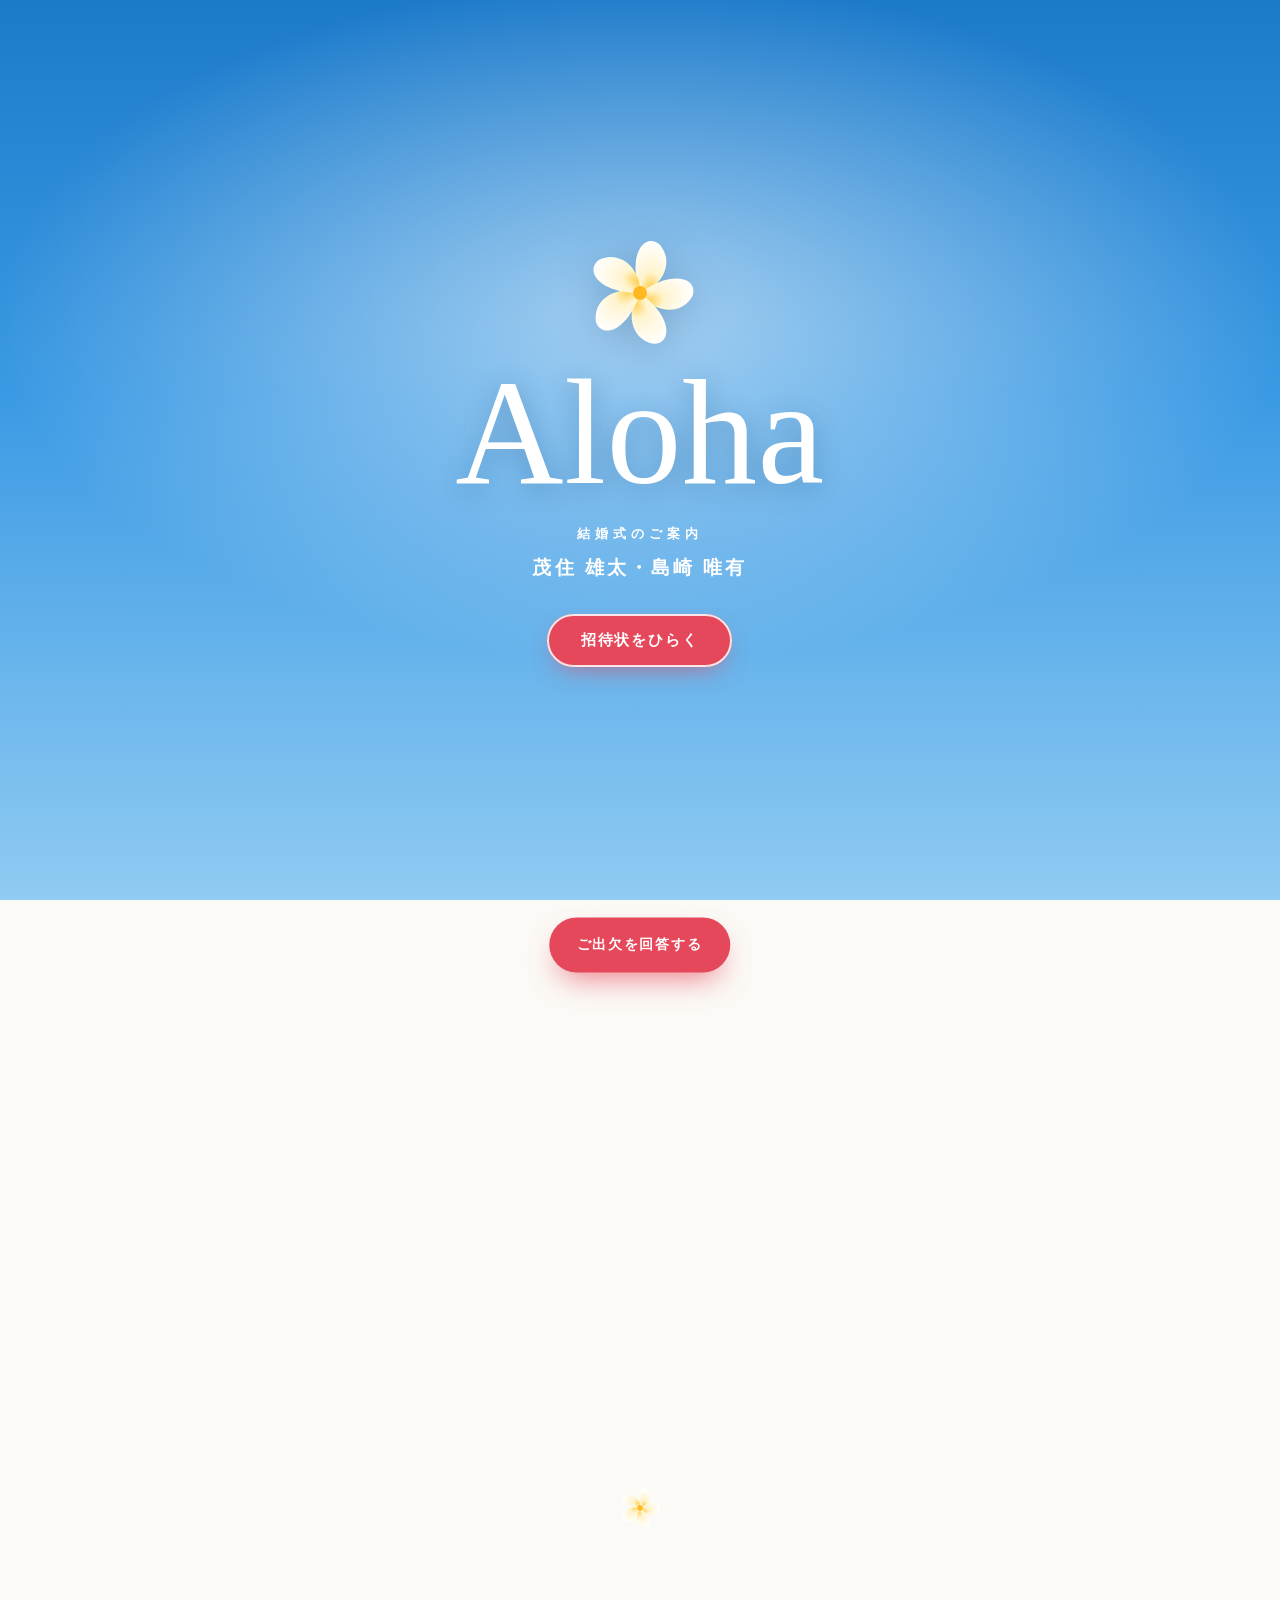
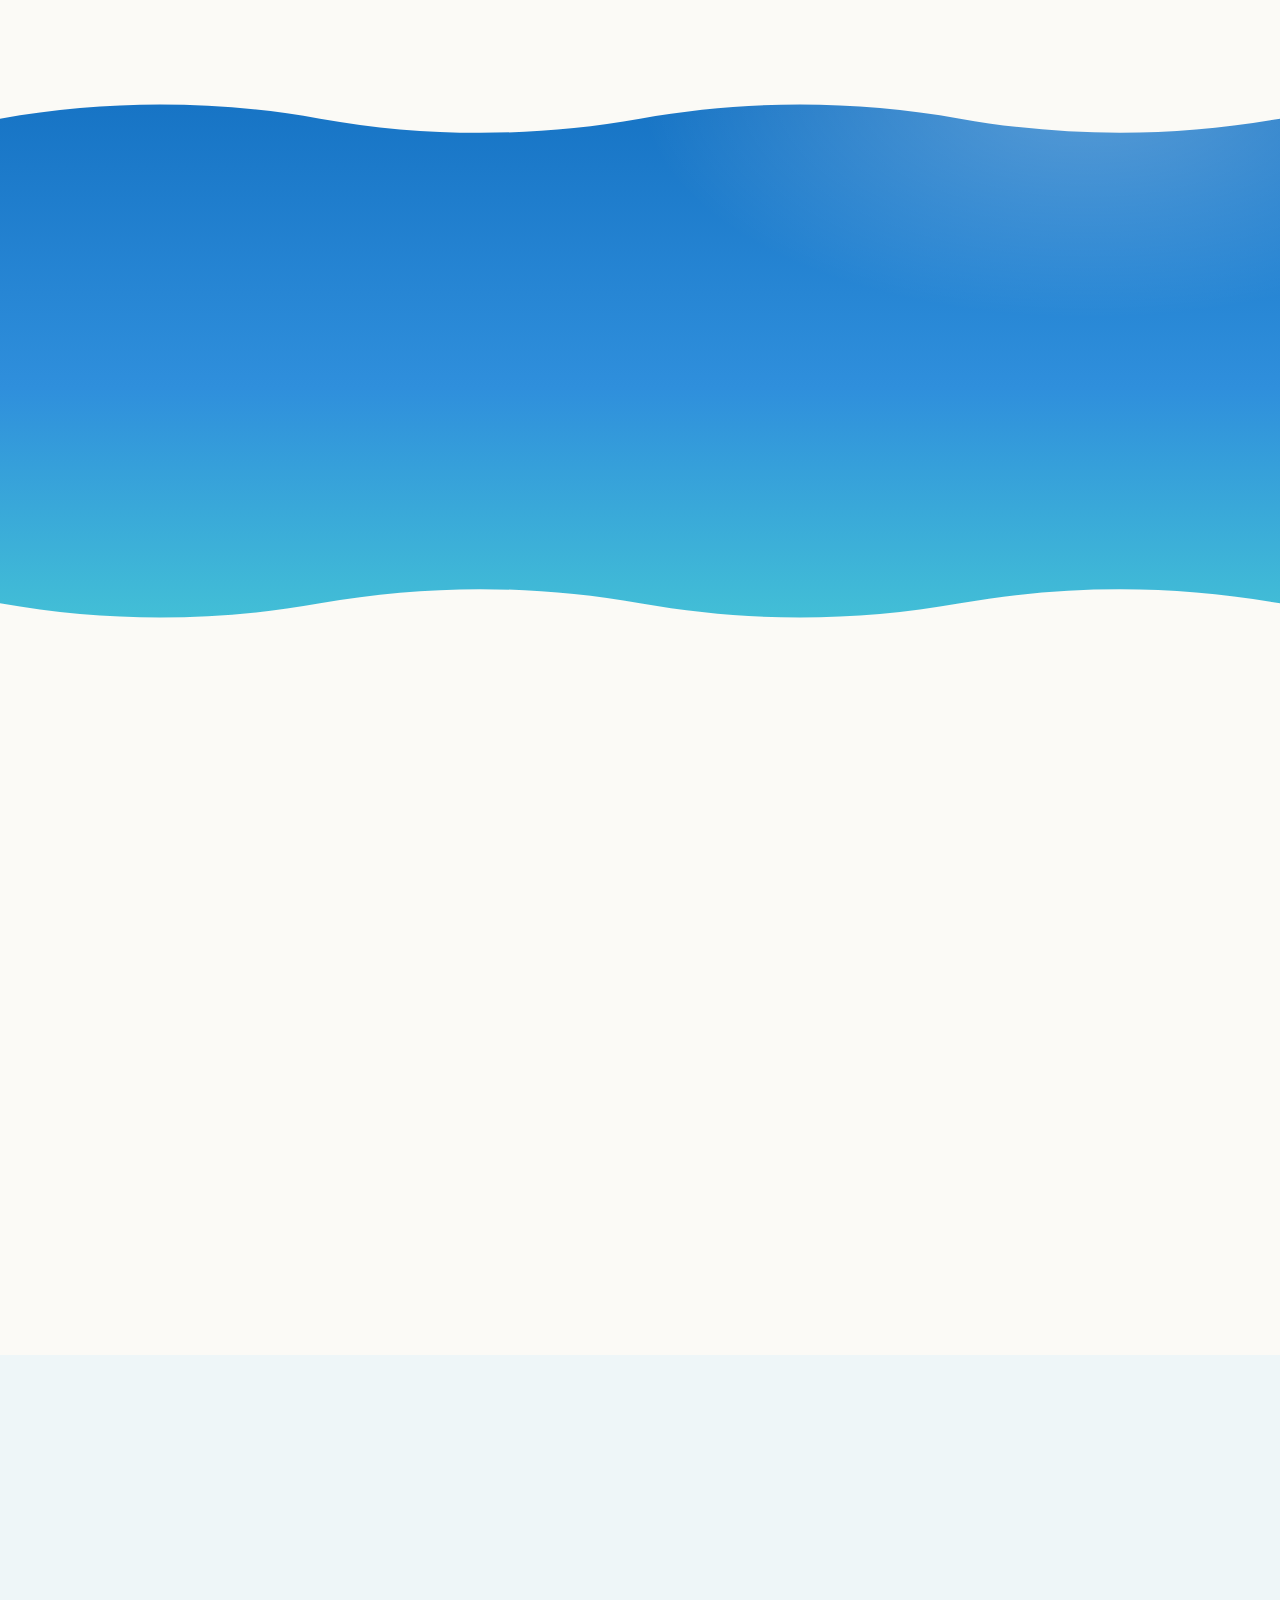
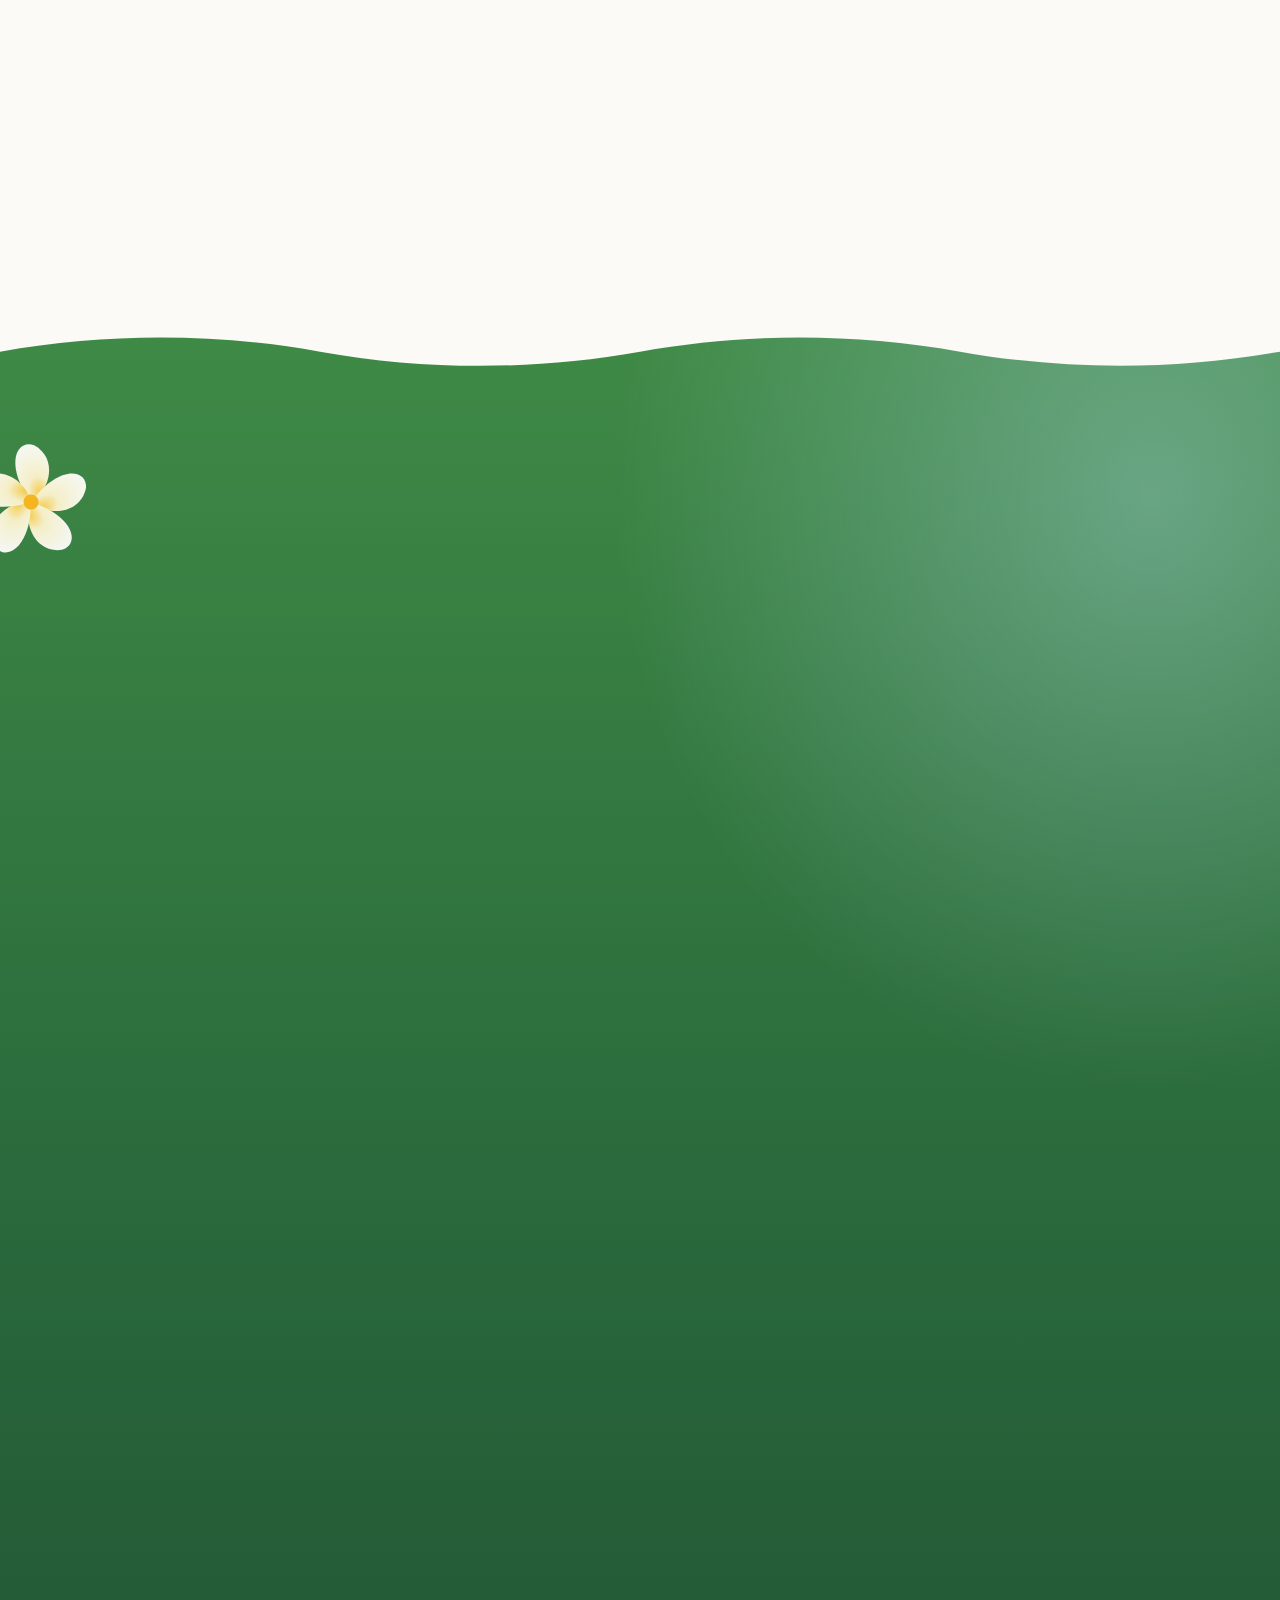
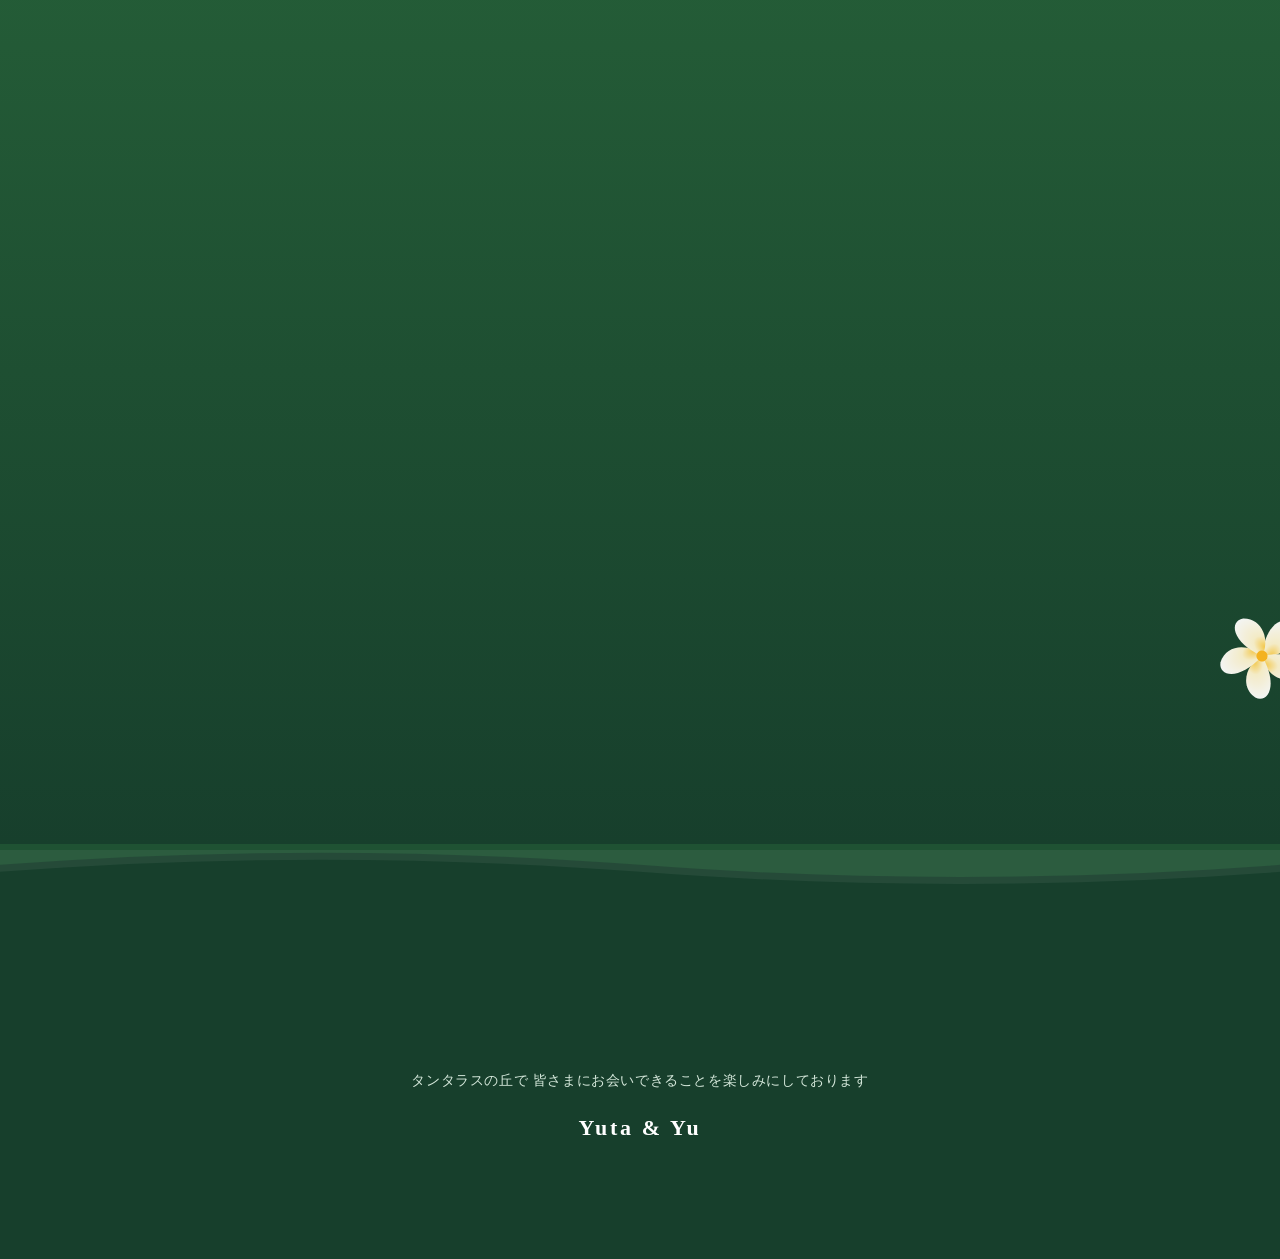
==== index.html @ c82bd4ef "全面リニューアル：すべての絵をベクター化し、動きを設計し直し - メインの風景をSVGで描き直し（雲・鳥・木・ヤシ・海が動き、スクロールで奥行き） - デモ写真をくっきりしたSVGイラストに置き換え " ====
<!DOCTYPE html>
<html lang="ja">
<head>
<meta charset="UTF-8">
<meta name="viewport" content="width=device-width, initial-scale=1, viewport-fit=cover">
<meta http-equiv="Content-Security-Policy" content="default-src 'self'; script-src 'self'; style-src 'self' https://fonts.googleapis.com; font-src https://fonts.gstatic.com; img-src 'self' data:; connect-src 'self' https://*.supabase.co; frame-src https://www.google.com; base-uri 'none'; form-action 'none'; object-src 'none'">
<meta name="referrer" content="strict-origin-when-cross-origin">
<meta name="robots" content="noindex, nofollow">
<meta name="theme-color" content="#1673c4">
<title>Wedding Invitation</title>
<link rel="preconnect" href="https://fonts.googleapis.com">
<link rel="preconnect" href="https://fonts.gstatic.com" crossorigin>
<link rel="stylesheet" href="https://fonts.googleapis.com/css2?family=Parisienne&family=Cormorant+Garamond:wght@500;600&family=Zen+Maru+Gothic:wght@400;500;700&display=swap">
<link rel="stylesheet" href="css/style.css?v=5">
</head>
<body class="is-locked">

<div class="progress" aria-hidden="true"><span id="progressBar"></span></div>

<!-- 再利用する絵 -->
<svg class="sprite" aria-hidden="true" focusable="false">
  <defs>
    <radialGradient id="petalG" cx=".5" cy=".95" r=".95"><stop offset="0" stop-color="#ffcb3d"/><stop offset=".38" stop-color="#fff4cf"/><stop offset="1" stop-color="#ffffff"/></radialGradient>
  </defs>
  <symbol id="flower" viewBox="-60 -60 120 120">
    <g class="fl-petals">
      <path class="fl-p fl-p1" d="M0 0 C21 -5 36 -31 19 -49 C5 -60 -13 -40 0 0 Z" fill="url(#petalG)"/>
      <path class="fl-p fl-p2" transform="rotate(72)" d="M0 0 C21 -5 36 -31 19 -49 C5 -60 -13 -40 0 0 Z" fill="url(#petalG)"/>
      <path class="fl-p fl-p3" transform="rotate(144)" d="M0 0 C21 -5 36 -31 19 -49 C5 -60 -13 -40 0 0 Z" fill="url(#petalG)"/>
      <path class="fl-p fl-p4" transform="rotate(216)" d="M0 0 C21 -5 36 -31 19 -49 C5 -60 -13 -40 0 0 Z" fill="url(#petalG)"/>
      <path class="fl-p fl-p5" transform="rotate(288)" d="M0 0 C21 -5 36 -31 19 -49 C5 -60 -13 -40 0 0 Z" fill="url(#petalG)"/>
    </g>
    <circle r="7" fill="#ffb81f"/>
  </symbol>
  <symbol id="wave" viewBox="0 0 1440 80" preserveAspectRatio="none">
    <path d="M0 42 C120 70 240 70 360 42 C480 14 600 14 720 42 C840 70 960 70 1080 42 C1200 14 1320 14 1440 42 L1440 80 L0 80 Z"/>
  </symbol>
  <symbol id="i-pin" viewBox="0 0 24 24"><path d="M12 2a7 7 0 0 0-7 7c0 5.2 7 13 7 13s7-7.8 7-13a7 7 0 0 0-7-7Zm0 9.5A2.5 2.5 0 1 1 12 6.5a2.5 2.5 0 0 1 0 5Z"/></symbol>
  <symbol id="i-cal" viewBox="0 0 24 24"><path d="M7 2v2H5a2 2 0 0 0-2 2v13a2 2 0 0 0 2 2h14a2 2 0 0 0 2-2V6a2 2 0 0 0-2-2h-2V2h-2v2H9V2H7Zm12 8v9H5v-9h14Z"/></symbol>
  <symbol id="i-shirt" viewBox="0 0 24 24"><path d="M8 3 3 6l2 5 2-1v11h10V10l2 1 2-5-5-3c-.6 1.6-2.2 2.7-4 2.7S8.6 4.6 8 3Z"/></symbol>
  <symbol id="i-kid" viewBox="0 0 24 24"><circle cx="12" cy="5" r="3"/><path d="M8 10h8l-1 6h-2v6h-2v-6H9l-1-6Z"/></symbol>
  <symbol id="i-car" viewBox="0 0 24 24"><path d="M5 11 6.6 6.4A2 2 0 0 1 8.5 5h7a2 2 0 0 1 1.9 1.4L19 11h1v6h-2v2h-2v-2H8v2H6v-2H4v-6h1Zm2.2 0h9.6l-1.2-3.6H8.4L7.2 11ZM7 15a1.3 1.3 0 1 0 0-2.6A1.3 1.3 0 0 0 7 15Zm10 0a1.3 1.3 0 1 0 0-2.6 1.3 1.3 0 0 0 0 2.6Z"/></symbol>
</svg>

<!-- ===== オープニング ===== -->
<div class="opening" id="opening">
  <div class="opening__bg"></div>
  <div class="opening__petals" aria-hidden="true"></div>
  <div class="opening__inner">
    <svg class="opening__flower" aria-hidden="true"><use href="#flower" width="100%" height="100%"/></svg>
    <p class="opening__aloha"><span>Aloha</span></p>
    <p class="opening__lead">結婚式のご案内</p>
    <p class="opening__names" data-bind="signature"></p>
    <button type="button" class="btn btn--primary btn--pulse" id="openBtn">招待状をひらく</button>
  </div>
</div>

<main id="main">

  <!-- ===== メインビジュアル ===== -->
  <header class="hero" id="top">
    <div class="hero__art">
<svg class="scene" viewBox="0 0 1600 1000" preserveAspectRatio="xMidYMax slice" aria-hidden="true" focusable="false"><defs>
<linearGradient id="sky" x1="0" y1="0" x2="0" y2="1"><stop offset="0" stop-color="#1673c4"/><stop offset=".55" stop-color="#4aa6ea"/><stop offset="1" stop-color="#bfe3fa"/></linearGradient>
<linearGradient id="sea" x1="0" y1="0" x2="0" y2="1"><stop offset="0" stop-color="#43c1d6"/><stop offset="1" stop-color="#1597b8"/></linearGradient>
<linearGradient id="lawn" x1="0" y1="0" x2="0" y2="1"><stop offset="0" stop-color="#86c24b"/><stop offset="1" stop-color="#5d9f34"/></linearGradient>
<linearGradient id="glass" x1="0" y1="0" x2="1" y2="1"><stop offset="0" stop-color="#d8eefb"/><stop offset="1" stop-color="#8fc6e6"/></linearGradient>
<radialGradient id="petal" cx=".5" cy=".9" r=".9"><stop offset="0" stop-color="#ffd257"/><stop offset=".35" stop-color="#fff6d8"/><stop offset="1" stop-color="#ffffff"/></radialGradient>
<radialGradient id="sunGlow" cx=".5" cy=".5" r=".5"><stop offset="0" stop-color="#fffbe8"/><stop offset=".35" stop-color="#fff3c2" stop-opacity=".95"/><stop offset="1" stop-color="#fff3c2" stop-opacity="0"/></radialGradient>
</defs><rect width="1600" height="1000" fill="url(#sky)"/><g class="sun" transform="translate(1320 150)"><g class="sun__rays"><path d="M-14 -96 L0 -250 L14 -96 Z" transform="rotate(0)" fill="rgba(255,250,220,.16)"/><path d="M-14 -96 L0 -250 L14 -96 Z" transform="rotate(30)" fill="rgba(255,250,220,.16)"/><path d="M-14 -96 L0 -250 L14 -96 Z" transform="rotate(60)" fill="rgba(255,250,220,.16)"/><path d="M-14 -96 L0 -250 L14 -96 Z" transform="rotate(90)" fill="rgba(255,250,220,.16)"/><path d="M-14 -96 L0 -250 L14 -96 Z" transform="rotate(120)" fill="rgba(255,250,220,.16)"/><path d="M-14 -96 L0 -250 L14 -96 Z" transform="rotate(150)" fill="rgba(255,250,220,.16)"/><path d="M-14 -96 L0 -250 L14 -96 Z" transform="rotate(180)" fill="rgba(255,250,220,.16)"/><path d="M-14 -96 L0 -250 L14 -96 Z" transform="rotate(210)" fill="rgba(255,250,220,.16)"/><path d="M-14 -96 L0 -250 L14 -96 Z" transform="rotate(240)" fill="rgba(255,250,220,.16)"/><path d="M-14 -96 L0 -250 L14 -96 Z" transform="rotate(270)" fill="rgba(255,250,220,.16)"/><path d="M-14 -96 L0 -250 L14 -96 Z" transform="rotate(300)" fill="rgba(255,250,220,.16)"/><path d="M-14 -96 L0 -250 L14 -96 Z" transform="rotate(330)" fill="rgba(255,250,220,.16)"/></g><circle r="150" fill="url(#sunGlow)"/><circle r="54" fill="#fffbea"/></g><g class="layer layer--clouds-far"><g class="cloud cloud--a"><g fill="#d6e9f7"><circle cx="218.6" cy="180.1" r="20.7"/><circle cx="239.3" cy="164" r="27.6"/><circle cx="264.6" cy="156.2" r="33.1"/><circle cx="289.9" cy="167.2" r="25.3"/><circle cx="308.3" cy="181" r="17.5"/><rect x="200.2" y="175.5" width="126.5" height="23" rx="11.5"/></g><g fill="#ffffff"><circle cx="218.6" cy="174.6" r="20.7"/><circle cx="239.3" cy="158.5" r="27.6"/><circle cx="264.6" cy="150.7" r="33.1"/><circle cx="289.9" cy="161.7" r="25.3"/><circle cx="308.3" cy="175.5" r="17.5"/><rect x="200.2" y="170" width="126.5" height="23" rx="11.5"/></g></g><g class="cloud cloud--b"><g fill="#d6e9f7"><circle cx="945.8" cy="128.4" r="17.1"/><circle cx="962.9" cy="115.1" r="22.8"/><circle cx="983.8" cy="108.6" r="27.4"/><circle cx="1004.7" cy="117.7" r="20.9"/><circle cx="1019.9" cy="129.1" r="14.4"/><rect x="930.6" y="124.6" width="104.5" height="19" rx="9.5"/></g><g fill="#ffffff"><circle cx="945.8" cy="123.8" r="17.1"/><circle cx="962.9" cy="110.5" r="22.8"/><circle cx="983.8" cy="104" r="27.4"/><circle cx="1004.7" cy="113.2" r="20.9"/><circle cx="1019.9" cy="124.6" r="14.4"/><rect x="930.6" y="120" width="104.5" height="19" rx="9.5"/></g></g><g class="cloud cloud--c"><g fill="#d6e9f7"><circle cx="1419.4" cy="307.5" r="15.3"/><circle cx="1434.7" cy="295.6" r="20.4"/><circle cx="1453.4" cy="289.8" r="24.5"/><circle cx="1472.1" cy="298" r="18.7"/><circle cx="1485.7" cy="308.2" r="12.9"/><rect x="1405.8" y="304.1" width="93.5" height="17" rx="8.5"/></g><g fill="#ffffff"><circle cx="1419.4" cy="303.4" r="15.3"/><circle cx="1434.7" cy="291.5" r="20.4"/><circle cx="1453.4" cy="285.7" r="24.5"/><circle cx="1472.1" cy="293.9" r="18.7"/><circle cx="1485.7" cy="304.1" r="12.9"/><rect x="1405.8" y="300" width="93.5" height="17" rx="8.5"/></g></g></g><g class="layer layer--clouds-near"><g class="cloud cloud--d"><g fill="#d6e9f7"><circle cx="497" cy="265.4" r="31.5"/><circle cx="528.5" cy="240.9" r="42"/><circle cx="567" cy="229" r="50.4"/><circle cx="605.5" cy="245.8" r="38.5"/><circle cx="633.5" cy="266.8" r="26.6"/><rect x="469" y="258.4" width="192.5" height="35" rx="17.5"/></g><g fill="#ffffff"><circle cx="497" cy="257" r="31.5"/><circle cx="528.5" cy="232.5" r="42"/><circle cx="567" cy="220.6" r="50.4"/><circle cx="605.5" cy="237.4" r="38.5"/><circle cx="633.5" cy="258.4" r="26.6"/><rect x="469" y="250" width="192.5" height="35" rx="17.5"/></g></g><g class="cloud cloud--e"><g fill="#d6e9f7"><circle cx="1129.6" cy="392.3" r="25.2"/><circle cx="1154.8" cy="372.7" r="33.6"/><circle cx="1185.6" cy="363.2" r="40.3"/><circle cx="1216.4" cy="376.6" r="30.8"/><circle cx="1238.8" cy="393.4" r="21.3"/><rect x="1107.2" y="386.7" width="154" height="28" rx="14"/></g><g fill="#ffffff"><circle cx="1129.6" cy="385.6" r="25.2"/><circle cx="1154.8" cy="366" r="33.6"/><circle cx="1185.6" cy="356.5" r="40.3"/><circle cx="1216.4" cy="369.9" r="30.8"/><circle cx="1238.8" cy="386.7" r="21.3"/><rect x="1107.2" y="380" width="154" height="28" rx="14"/></g></g></g><g class="birds"><path class="bird bird--0" d="M0 0 q9 -9 18 0 q9 -9 18 0" transform="translate(300 330) scale(0.9)" fill="none" stroke="#17323a" stroke-width="2.4" stroke-linecap="round"/><path class="bird bird--1" d="M0 0 q9 -9 18 0 q9 -9 18 0" transform="translate(345 310) scale(0.7)" fill="none" stroke="#17323a" stroke-width="2.4" stroke-linecap="round"/><path class="bird bird--2" d="M0 0 q9 -9 18 0 q9 -9 18 0" transform="translate(380 345) scale(0.6)" fill="none" stroke="#17323a" stroke-width="2.4" stroke-linecap="round"/></g><g class="layer layer--sea"><rect x="0" y="600" width="1600" height="200" fill="url(#sea)"/><path d="M1020 604 C1060 560 1110 548 1150 556 C1190 520 1250 520 1290 552 C1330 548 1380 570 1420 604 Z" fill="#7fa9a3"/><path class="shimmer shimmer--0" d="M487 690 h99" stroke="rgba(255,255,255,.55)" stroke-width="2" stroke-linecap="round"/><path class="shimmer shimmer--1" d="M267 662 h107" stroke="rgba(255,255,255,.55)" stroke-width="2" stroke-linecap="round"/><path class="shimmer shimmer--2" d="M970 689 h38" stroke="rgba(255,255,255,.55)" stroke-width="2" stroke-linecap="round"/><path class="shimmer shimmer--0" d="M1240 616 h90" stroke="rgba(255,255,255,.55)" stroke-width="2" stroke-linecap="round"/><path class="shimmer shimmer--1" d="M531 685 h59" stroke="rgba(255,255,255,.55)" stroke-width="2" stroke-linecap="round"/><path class="shimmer shimmer--2" d="M392 675 h99" stroke="rgba(255,255,255,.55)" stroke-width="2" stroke-linecap="round"/><path class="shimmer shimmer--0" d="M1125 675 h80" stroke="rgba(255,255,255,.55)" stroke-width="2" stroke-linecap="round"/><path class="shimmer shimmer--1" d="M1308 634 h59" stroke="rgba(255,255,255,.55)" stroke-width="2" stroke-linecap="round"/><path class="shimmer shimmer--2" d="M1300 634 h96" stroke="rgba(255,255,255,.55)" stroke-width="2" stroke-linecap="round"/><path class="shimmer shimmer--0" d="M798 616 h38" stroke="rgba(255,255,255,.55)" stroke-width="2" stroke-linecap="round"/><path class="shimmer shimmer--1" d="M326 690 h35" stroke="rgba(255,255,255,.55)" stroke-width="2" stroke-linecap="round"/><path class="shimmer shimmer--2" d="M616 618 h64" stroke="rgba(255,255,255,.55)" stroke-width="2" stroke-linecap="round"/><path class="shimmer shimmer--0" d="M968 664 h84" stroke="rgba(255,255,255,.55)" stroke-width="2" stroke-linecap="round"/><path class="shimmer shimmer--1" d="M808 688 h86" stroke="rgba(255,255,255,.55)" stroke-width="2" stroke-linecap="round"/><path class="shimmer shimmer--2" d="M274 661 h42" stroke="rgba(255,255,255,.55)" stroke-width="2" stroke-linecap="round"/><path class="shimmer shimmer--0" d="M73 632 h93" stroke="rgba(255,255,255,.55)" stroke-width="2" stroke-linecap="round"/><path class="shimmer shimmer--1" d="M444 648 h85" stroke="rgba(255,255,255,.55)" stroke-width="2" stroke-linecap="round"/><path class="shimmer shimmer--2" d="M1283 653 h83" stroke="rgba(255,255,255,.55)" stroke-width="2" stroke-linecap="round"/><path class="shimmer shimmer--0" d="M1038 664 h103" stroke="rgba(255,255,255,.55)" stroke-width="2" stroke-linecap="round"/><path class="shimmer shimmer--1" d="M718 683 h104" stroke="rgba(255,255,255,.55)" stroke-width="2" stroke-linecap="round"/><path class="shimmer shimmer--2" d="M834 689 h59" stroke="rgba(255,255,255,.55)" stroke-width="2" stroke-linecap="round"/><path class="shimmer shimmer--0" d="M689 618 h65" stroke="rgba(255,255,255,.55)" stroke-width="2" stroke-linecap="round"/><path class="shimmer shimmer--1" d="M1240 635 h71" stroke="rgba(255,255,255,.55)" stroke-width="2" stroke-linecap="round"/><path class="shimmer shimmer--2" d="M1109 688 h102" stroke="rgba(255,255,255,.55)" stroke-width="2" stroke-linecap="round"/><path class="shimmer shimmer--0" d="M213 642 h103" stroke="rgba(255,255,255,.55)" stroke-width="2" stroke-linecap="round"/><path class="shimmer shimmer--1" d="M546 651 h45" stroke="rgba(255,255,255,.55)" stroke-width="2" stroke-linecap="round"/></g><g class="layer layer--ridge"><path class="" d="M0 1000 L0 650 C133.3 650 133.3 610 266.7 610 C400 610 400 640 533.3 640 C666.7 640 666.7 580 800 580 C933.3 580 933.3 620 1066.7 620 C1200 620 1200 660 1333.3 660 C1466.7 660 1466.7 630 1600 630 L1600 1000 Z" fill="#5f9c6b"/></g><g class="layer layer--ridge2"><path class="" d="M0 1000 L0 730 C160 730 160 690 320 690 C480 690 480 720 640 720 C800 720 800 670 960 670 C1120 670 1120 700 1280 700 C1440 700 1440 730 1600 730 L1600 1000 Z" fill="#3f7f4f"/></g><g class="layer layer--trees"><g class="tree tree--1"><path d="M147.6 900 C156.6 644 158.6 548 159.5 452 L170.7 452 C176.5 548 183.4 644 192.4 900 Z" fill="#e6dccb"/><path d="M174.5 900 C176.7 644 169.8 548 170.7 452 L170.7 452 C176.5 548 183.4 644 192.4 900 Z" fill="#c9bba3"/><path d="M167.3 528.8 Q219.2 496.8 271.1 439.2" stroke="#e6dccb" stroke-width="12.3" fill="none" stroke-linecap="round"/><path d="M166.8 490.4 Q105.7 458.4 44.7 400.8" stroke="#e6dccb" stroke-width="12.3" fill="none" stroke-linecap="round"/><path d="M166.3 452 Q215.9 420 265.4 362.4" stroke="#e6dccb" stroke-width="12.3" fill="none" stroke-linecap="round"/><g fill="#2f6b3a"><circle cx="26.3" cy="381.5" r="86.8"/><circle cx="16" cy="333.4" r="88.7"/><circle cx="42.1" cy="294.2" r="79.9"/><circle cx="318.4" cy="404.6" r="69"/><circle cx="368.7" cy="323.3" r="93.1"/><circle cx="200.9" cy="426.4" r="69.7"/><circle cx="201.3" cy="384.6" r="86.7"/><circle cx="-8.8" cy="375.5" r="94.1"/><circle cx="4.7" cy="336.9" r="78.9"/><circle cx="374.5" cy="334.7" r="96.9"/><circle cx="126.5" cy="410.5" r="70.1"/><circle cx="177.6" cy="194.7" r="83.4"/><circle cx="346.2" cy="324.3" r="76"/><circle cx="276.8" cy="252.5" r="83.9"/><circle cx="304.6" cy="396.7" r="78.5"/><circle cx="260.7" cy="418" r="99"/></g><g fill="#4c8f43"><circle cx="212.5" cy="350.4" r="57.2"/><circle cx="173.8" cy="230.8" r="70.5"/><circle cx="203.5" cy="365.5" r="77.3"/><circle cx="228.7" cy="357" r="64.4"/><circle cx="298.6" cy="305.4" r="85.6"/><circle cx="176.8" cy="431.9" r="77.2"/><circle cx="290.6" cy="352.3" r="64"/><circle cx="165.5" cy="251.7" r="57.6"/><circle cx="255.4" cy="350.7" r="75.8"/><circle cx="78.9" cy="409.6" r="71.8"/><circle cx="13.2" cy="292.2" r="60.4"/><circle cx="278.6" cy="283.7" r="61.6"/><circle cx="141.6" cy="260.3" r="87.8"/><circle cx="244.4" cy="264.9" r="58.7"/></g><g fill="#7cb653"><circle cx="249.1" cy="301.9" r="53.2"/><circle cx="135.5" cy="355.1" r="43.7"/><circle cx="181.9" cy="319.3" r="42.2"/><circle cx="43.5" cy="268.6" r="43.4"/><circle cx="184.3" cy="278.4" r="43.2"/><circle cx="102.7" cy="304.5" r="45.5"/><circle cx="99.2" cy="270.7" r="57.5"/><circle cx="227" cy="283.6" r="50.5"/><circle cx="163.8" cy="313.2" r="58"/></g></g><g class="tree tree--2"><path d="M413.6 860 C420.1 672 422.5 601.5 424 531 L432.2 531 C435.6 601.5 439.9 672 446.4 860 Z" fill="#e6dccb"/><path d="M433.3 860 C434.9 672 430.7 601.5 432.2 531 L432.2 531 C435.6 601.5 439.9 672 446.4 860 Z" fill="#c9bba3"/><path d="M428.9 587.4 Q467.8 563.9 506.6 521.6" stroke="#e6dccb" stroke-width="9" fill="none" stroke-linecap="round"/><path d="M428.8 559.2 Q389.8 535.7 350.8 493.4" stroke="#e6dccb" stroke-width="9" fill="none" stroke-linecap="round"/><path d="M428.6 531 Q458.1 507.5 487.7 465.2" stroke="#e6dccb" stroke-width="9" fill="none" stroke-linecap="round"/><g fill="#2f6b3a"><circle cx="315.5" cy="460.7" r="52.3"/><circle cx="512.2" cy="450.3" r="72.3"/><circle cx="388.6" cy="370.8" r="67.8"/><circle cx="483.9" cy="484.9" r="75.2"/><circle cx="550.2" cy="461.4" r="68.6"/><circle cx="382.6" cy="535.7" r="48.6"/><circle cx="559" cy="475.1" r="50.7"/><circle cx="572" cy="442.8" r="60.7"/><circle cx="479.5" cy="511.2" r="52.9"/><circle cx="411.6" cy="399.8" r="72.5"/><circle cx="355.9" cy="495.7" r="62.3"/><circle cx="392" cy="509.4" r="77"/><circle cx="541.5" cy="436.8" r="58.9"/><circle cx="385.6" cy="404.9" r="55"/><circle cx="363.6" cy="523.5" r="63"/><circle cx="557.4" cy="458.8" r="63.6"/></g><g fill="#4c8f43"><circle cx="431.9" cy="486.6" r="58.3"/><circle cx="486.4" cy="456.9" r="56.5"/><circle cx="478.2" cy="444.3" r="55"/><circle cx="491.5" cy="446.1" r="46.3"/><circle cx="301" cy="441.4" r="62.9"/><circle cx="476.8" cy="478.8" r="44"/><circle cx="418" cy="402.9" r="46"/><circle cx="427.7" cy="387.5" r="39.6"/><circle cx="506.5" cy="456" r="63.9"/><circle cx="380.1" cy="431.2" r="58.7"/><circle cx="464.4" cy="393.7" r="52.3"/><circle cx="329.1" cy="438.9" r="62.6"/><circle cx="459.1" cy="402.4" r="60.8"/><circle cx="398.2" cy="494.9" r="56.5"/></g><g fill="#7cb653"><circle cx="399.7" cy="382.5" r="30.6"/><circle cx="383.7" cy="390.3" r="41"/><circle cx="376.2" cy="432.3" r="42.6"/><circle cx="353.5" cy="391.1" r="42.3"/><circle cx="413.3" cy="367.6" r="41.3"/><circle cx="424.3" cy="379.5" r="32.5"/><circle cx="405" cy="393.4" r="38.1"/><circle cx="468.4" cy="379.4" r="41.4"/><circle cx="341.5" cy="405.5" r="28"/></g></g><g class="tree tree--3"><path d="M1521.8 880 C1529.1 672 1522.7 594 1515.4 516 L1524.5 516 C1537.3 594 1550.9 672 1558.2 880 Z" fill="#e6dccb"/><path d="M1543.6 880 C1545.5 672 1531.8 594 1524.5 516 L1524.5 516 C1537.3 594 1550.9 672 1558.2 880 Z" fill="#c9bba3"/><path d="M1529 578.4 Q1568.3 552.4 1607.6 505.6" stroke="#e6dccb" stroke-width="10" fill="none" stroke-linecap="round"/><path d="M1527 547.2 Q1487.7 521.2 1448.3 474.4" stroke="#e6dccb" stroke-width="10" fill="none" stroke-linecap="round"/><path d="M1525 516 Q1567.3 490 1609.5 443.2" stroke="#e6dccb" stroke-width="10" fill="none" stroke-linecap="round"/><g fill="#2f6b3a"><circle cx="1513.3" cy="523.5" r="73.5"/><circle cx="1547.1" cy="470.6" r="54.8"/><circle cx="1514.1" cy="335.5" r="54.4"/><circle cx="1494.9" cy="533.1" r="66.3"/><circle cx="1593.6" cy="427.1" r="74.1"/><circle cx="1567.5" cy="316.2" r="70.3"/><circle cx="1641.8" cy="402.9" r="73.5"/><circle cx="1396.1" cy="429.9" r="60.9"/><circle cx="1460.7" cy="473.3" r="51.5"/><circle cx="1574.5" cy="305.8" r="68.7"/><circle cx="1403.5" cy="405.3" r="68.3"/><circle cx="1460.4" cy="442.4" r="63.7"/><circle cx="1518" cy="516.5" r="59.9"/><circle cx="1585.7" cy="466.7" r="55.1"/><circle cx="1548.5" cy="465.3" r="67.5"/><circle cx="1602.3" cy="392.4" r="76"/></g><g fill="#4c8f43"><circle cx="1558.3" cy="431.5" r="60"/><circle cx="1478.4" cy="358.6" r="60.7"/><circle cx="1591" cy="375.9" r="60.4"/><circle cx="1441.3" cy="436.7" r="63.3"/><circle cx="1432.1" cy="377.9" r="54.5"/><circle cx="1434.2" cy="378.2" r="57.3"/><circle cx="1477.1" cy="444" r="56.2"/><circle cx="1553.8" cy="430.9" r="55.2"/><circle cx="1432.4" cy="394.7" r="50.2"/><circle cx="1486.2" cy="433.7" r="63.9"/><circle cx="1556.4" cy="442.8" r="54.1"/><circle cx="1579.3" cy="434.5" r="59.9"/><circle cx="1576.6" cy="409.3" r="63.2"/><circle cx="1433.6" cy="398.2" r="46.7"/></g><g fill="#7cb653"><circle cx="1554.6" cy="399.3" r="38.6"/><circle cx="1498.6" cy="449.9" r="30.7"/><circle cx="1463.4" cy="368.3" r="31.1"/><circle cx="1514.8" cy="408.4" r="33"/><circle cx="1560.5" cy="412.7" r="26.5"/><circle cx="1507.3" cy="341" r="35.6"/><circle cx="1481.3" cy="423.5" r="28.7"/><circle cx="1522.4" cy="338.6" r="30"/><circle cx="1486.4" cy="407.8" r="28.5"/></g></g><g class="palm palm--hero" fill="#1f4a33"><path d="M1179.9 845 Q1192.1 614 1227.4 425 L1236.6 425 Q1205.5 614 1200.1 845 Z"/><path d="M1182 806.8 q9.3 2.9 18.6 0" stroke="rgba(255,255,255,.14)" stroke-width="1.3" fill="none"/><path d="M1184 769.2 q8.9 2.9 17.8 0" stroke="rgba(255,255,255,.14)" stroke-width="1.3" fill="none"/><path d="M1186.5 732.1 q8.5 2.9 17 0" stroke="rgba(255,255,255,.14)" stroke-width="1.3" fill="none"/><path d="M1189.3 695.7 q8.1 2.9 16.2 0" stroke="rgba(255,255,255,.14)" stroke-width="1.3" fill="none"/><path d="M1192.6 659.8 q7.7 2.9 15.5 0" stroke="rgba(255,255,255,.14)" stroke-width="1.3" fill="none"/><path d="M1196.3 624.5 q7.4 2.9 14.7 0" stroke="rgba(255,255,255,.14)" stroke-width="1.3" fill="none"/><path d="M1200.4 589.8 q7 2.9 13.9 0" stroke="rgba(255,255,255,.14)" stroke-width="1.3" fill="none"/><path d="M1204.9 555.7 q6.6 2.9 13.2 0" stroke="rgba(255,255,255,.14)" stroke-width="1.3" fill="none"/><path d="M1209.8 522.1 q6.2 2.9 12.4 0" stroke="rgba(255,255,255,.14)" stroke-width="1.3" fill="none"/><path d="M1215.1 489.2 q5.8 2.9 11.6 0" stroke="rgba(255,255,255,.14)" stroke-width="1.3" fill="none"/><path d="M1220.8 456.8 q5.4 2.9 10.8 0" stroke="rgba(255,255,255,.14)" stroke-width="1.3" fill="none"/><g class="palm__fronds"><path d="M1232 425 Q1120.8 396.5 1029.9 528.3" stroke="#1f4a33" stroke-width="6.9" fill="none" stroke-linecap="round"/><path d="M1206.1 420.5 Q1192 409.2 1184.8 400.7 M1206.1 420.5 Q1195.3 431.6 1191.4 445.6 M1193.4 419.9 Q1172.7 406.3 1161.5 396.6 M1193.4 419.9 Q1179.8 435.6 1175.7 455.2 M1180.8 420.4 Q1153.8 405.9 1138.5 396.3 M1180.8 420.4 Q1165.5 440.4 1161.9 465.3 M1168.4 422.1 Q1135.9 408 1116.8 399.6 M1168.4 422.1 Q1152.5 445.8 1149.9 475.2 M1156.1 424.8 Q1119.4 412.3 1097 406.1 M1156.1 424.8 Q1140.6 451.6 1139.6 484.6 M1143.9 428.7 Q1104.5 418.5 1079.8 414.9 M1143.9 428.7 Q1129.8 457.5 1130.5 492.8 M1131.9 433.7 Q1091.4 426.2 1065.5 425.5 M1131.9 433.7 Q1119.7 463.4 1122.2 499.8 M1120 439.7 Q1080.1 435.1 1054.1 437 M1120 439.7 Q1110.2 469.3 1114.2 505.4 M1108.2 446.9 Q1070.6 444.8 1045.5 449 M1108.2 446.9 Q1100.9 475.2 1106.1 509.7 M1096.6 455.2 Q1062.5 455.2 1039.4 461 M1096.6 455.2 Q1091.6 481.1 1097.5 512.7 M1085.1 464.6 Q1055.8 466.1 1035.5 472.7 M1085.1 464.6 Q1082.2 487.2 1088.3 514.8 M1073.8 475.1 Q1050.1 477.5 1033.4 484 M1073.8 475.1 Q1072.4 493.6 1078.2 516.3 M1062.6 486.8 Q1045.1 489.3 1032.5 494.9 M1062.6 486.8 Q1062.3 500.6 1067.1 517.6 M1051.6 499.5 Q1040.5 501.5 1032.5 505.6 M1051.6 499.5 Q1051.8 508.3 1055.2 519.2 M1040.7 513.3 Q1036.2 514.4 1032.8 516.2 M1040.7 513.3 Q1041 517 1042.4 521.5" stroke="#1f4a33" stroke-width="4.6" fill="none" stroke-linecap="round"/><path d="M1232 425 Q1141.7 334.7 1067.9 480.7" stroke="#1f4a33" stroke-width="6.9" fill="none" stroke-linecap="round"/><path d="M1211 407 Q1207.9 391.9 1210.3 379.4 M1211 407 Q1197.2 413.8 1188.7 423.3 M1200.7 400.5 Q1193 380.2 1193.2 363.8 M1200.7 400.5 Q1182.6 410.9 1172.4 425.1 M1190.4 395.6 Q1176.4 372 1172.6 353 M1190.4 395.6 Q1169.5 410.1 1158.8 429.2 M1180.3 392.3 Q1158.8 367.8 1149.7 348.6 M1180.3 392.3 Q1158.1 411 1148.3 434.9 M1170.3 390.7 Q1141.6 368 1126.9 351.2 M1170.3 390.7 Q1148.6 413.1 1140.9 441.5 M1160.5 390.7 Q1126.1 372.1 1106.6 359.7 M1160.5 390.7 Q1140.9 416.2 1136.2 447.8 M1150.7 392.3 Q1113.3 379 1090.6 372 M1150.7 392.3 Q1134.5 419.6 1133.1 453.2 M1141 395.6 Q1103.2 387.7 1079.3 386 M1141 395.6 Q1128.9 423.3 1130.7 457.2 M1131.5 400.5 Q1095.6 397.3 1072 400 M1131.5 400.5 Q1123.5 427.2 1127.6 459.9 M1122.1 407.1 Q1089.9 407.4 1067.9 413.1 M1122.1 407.1 Q1117.6 431.6 1123.4 461.5 M1112.8 415.2 Q1085.4 417.8 1066.2 425.2 M1112.8 415.2 Q1111.1 436.6 1117.6 462.6 M1103.6 425.1 Q1081.7 428.7 1066 436.3 M1103.6 425.1 Q1103.7 442.4 1110 463.7 M1094.5 436.5 Q1078.6 440.2 1066.8 446.9 M1094.5 436.5 Q1095.6 449.4 1101 465.3 M1085.5 449.6 Q1075.6 452.5 1068.2 457.2 M1085.5 449.6 Q1086.8 457.8 1090.5 467.9 M1076.6 464.3 Q1072.6 465.7 1069.6 467.8 M1076.6 464.3 Q1077.4 467.7 1079 471.9" stroke="#1f4a33" stroke-width="4.6" fill="none" stroke-linecap="round"/><path d="M1232 425 Q1157.2 290.4 1096 460.7" stroke="#1f4a33" stroke-width="6.9" fill="none" stroke-linecap="round"/><path d="M1214.6 397.5 Q1219.2 382.8 1228.2 371 M1214.6 397.5 Q1198.5 401.4 1186.7 408.2 M1206 387 Q1209.3 365.8 1219.1 348.6 M1206 387 Q1184.5 393.7 1169.4 404.4 M1197.6 378.5 Q1196.6 351.3 1204.6 329.1 M1197.6 378.5 Q1171.7 389 1154.9 404.4 M1189.2 372.2 Q1180.2 340.6 1183 314.8 M1189.2 372.2 Q1160.7 387.3 1144 408.1 M1180.9 368 Q1160.9 335.7 1155.1 309.9 M1180.9 368 Q1152.3 388.2 1137.9 414.7 M1172.7 365.8 Q1141.4 338.3 1126.1 317.4 M1172.7 365.8 Q1146.8 390.9 1136.9 422.7 M1164.6 365.8 Q1125.8 347 1103.3 335 M1164.6 365.8 Q1144.1 394.4 1139.9 429.9 M1156.6 367.9 Q1115.8 358.5 1090.1 355.7 M1156.6 367.9 Q1142.8 397.8 1144.1 434.4 M1148.7 372.1 Q1110.1 370.1 1084.3 374.6 M1148.7 372.1 Q1141.3 401.1 1146.7 436.5 M1140.9 378.5 Q1106.9 381.4 1083.1 390.2 M1140.9 378.5 Q1138.5 404.9 1146.3 437.2 M1133.2 386.9 Q1104.8 392.4 1084.2 403 M1133.2 386.9 Q1134.1 409.6 1142.8 437.5 M1125.6 397.4 Q1103.3 403.7 1086.6 414.2 M1125.6 397.4 Q1128.3 415.8 1136.5 438.4 M1118 410.1 Q1102 415.8 1089.6 424.7 M1118 410.1 Q1121.2 423.7 1128.1 440.4 M1110.6 424.9 Q1100.7 429 1092.9 435.2 M1110.6 424.9 Q1113.2 433.4 1117.9 444 M1103.3 441.7 Q1099.3 443.6 1096.1 446.3 M1103.3 441.7 Q1104.5 445.2 1106.6 449.6" stroke="#1f4a33" stroke-width="4.6" fill="none" stroke-linecap="round"/><path d="M1232 425 Q1211.8 266.8 1195.3 378.3" stroke="#1f4a33" stroke-width="6.9" fill="none" stroke-linecap="round"/><path d="M1227.3 391.5 Q1239.4 384.2 1252.5 379.6 M1227.3 391.5 Q1212.9 388.8 1199.6 388.9 M1225 377.6 Q1241.1 367.2 1258.8 360.6 M1225 377.6 Q1205.4 374.3 1187.3 374.8 M1222.7 365.5 Q1242 352 1263.6 343.3 M1222.7 365.5 Q1198.3 362.1 1176.2 363.3 M1220.4 355.3 Q1242 338.7 1266.5 327.5 M1220.4 355.3 Q1192 352.3 1166.7 354.8 M1218.2 346.9 Q1240.4 327 1266.7 312.9 M1218.2 346.9 Q1186.6 345.2 1159 349.5 M1216 340.4 Q1236.7 316.5 1262.9 298.9 M1216 340.4 Q1182.1 341.3 1153.8 348.4 M1213.8 335.8 Q1228.7 306.7 1251.4 284 M1213.8 335.8 Q1179.1 341.2 1152.2 353 M1211.6 333.1 Q1209.3 298.6 1218.6 270.4 M1211.6 333.1 Q1179.2 346.7 1158.2 366.6 M1209.5 332.2 Q1177.5 312.3 1159.8 298.5 M1209.5 332.2 Q1189.4 356.3 1183.7 386.4 M1207.4 333.2 Q1175.5 335.4 1153.3 343.2 M1207.4 333.2 Q1204.7 357.8 1211.7 388 M1205.3 336 Q1181.2 344.6 1162.6 357.9 M1205.3 336 Q1210.1 356.4 1220.4 381.7 M1203.3 340.7 Q1185.3 350 1170.6 363.1 M1203.3 340.7 Q1209.9 356.7 1219.8 376.7 M1201.2 347.3 Q1188.6 355.1 1177.9 365.8 M1201.2 347.3 Q1207.4 358.9 1215.4 373.5 M1199.2 355.8 Q1191.5 361.1 1184.7 368.3 M1199.2 355.8 Q1203.6 363.1 1209 372.2 M1197.2 366.1 Q1194.1 368.4 1191.4 371.5 M1197.2 366.1 Q1199.2 369.1 1201.5 372.8" stroke="#1f4a33" stroke-width="4.6" fill="none" stroke-linecap="round"/><path d="M1232 425 Q1249.3 277.8 1263.4 381.4" stroke="#1f4a33" stroke-width="6.9" fill="none" stroke-linecap="round"/><path d="M1236 393.8 Q1249.3 391.2 1261.7 391.1 M1236 393.8 Q1224.7 387.2 1212.5 383.2 M1238 380.8 Q1256.1 377.6 1272.9 377.8 M1238 380.8 Q1222.9 371.5 1206.4 365.7 M1240 369.6 Q1262.5 366.1 1283.1 366.9 M1240 369.6 Q1221.7 357.5 1201.6 349.8 M1241.9 360.1 Q1268.1 356.9 1291.8 358.7 M1241.9 360.1 Q1221.5 345.2 1198.5 335.3 M1243.8 352.3 Q1273 350.2 1298.8 353.5 M1243.8 352.3 Q1222.6 334.5 1197.9 322.1 M1245.7 346.3 Q1277 346.3 1303.6 352.1 M1245.7 346.3 Q1225.6 325 1200.7 309.4 M1247.6 342 Q1279.8 346 1305.2 356 M1247.6 342 Q1232.3 316 1210.2 295.9 M1249.4 339.4 Q1279.9 351.1 1300.1 368.7 M1249.4 339.4 Q1249.3 307.7 1238.9 281.8 M1251.2 338.6 Q1270 360.9 1275.3 388.8 M1251.2 338.6 Q1280.9 320.1 1297.2 307.1 M1253 339.5 Q1254.6 362.3 1247.5 390.2 M1253 339.5 Q1282.3 342.5 1302.8 350.6 M1254.8 342.1 Q1249.7 360.9 1239.8 384.1 M1254.8 342.1 Q1276.8 350.6 1293.9 363.6 M1256.6 346.5 Q1250 361.2 1240.6 379.6 M1256.6 346.5 Q1272.9 355.4 1286.4 367.9 M1258.3 352.6 Q1252.4 363.3 1244.8 376.8 M1258.3 352.6 Q1269.8 360 1279.7 370.1 M1260 360.5 Q1255.8 367.2 1250.8 375.6 M1260 360.5 Q1267.1 365.5 1273.3 372.3 M1261.7 370.1 Q1259.9 372.8 1257.7 376.3 M1261.7 370.1 Q1264.6 372.2 1267.1 375.1" stroke="#1f4a33" stroke-width="4.6" fill="none" stroke-linecap="round"/><path d="M1232 425 Q1281.8 287.6 1322.6 390.1" stroke="#1f4a33" stroke-width="6.9" fill="none" stroke-linecap="round"/><path d="M1243.6 396 Q1258.1 396.9 1270 400.5 M1243.6 396 Q1235.4 385.2 1224.6 377.1 M1249.3 384 Q1269.1 386 1284.9 391.7 M1249.3 384 Q1239.3 368.5 1225.3 356.6 M1254.9 373.6 Q1279.3 377.4 1298.2 385.6 M1254.9 373.6 Q1244.5 353.3 1228.6 337.4 M1260.5 364.9 Q1288.5 371.1 1309.3 382.4 M1260.5 364.9 Q1251.5 339.7 1235.4 319.7 M1266 357.9 Q1296.4 367.2 1317.7 382.1 M1266 357.9 Q1261.1 328.2 1247 304.1 M1271.5 352.5 Q1302.6 365.6 1322.5 384.8 M1271.5 352.5 Q1273.9 319.5 1265.3 292.5 M1276.9 348.8 Q1306.4 366.2 1322.8 389.8 M1276.9 348.8 Q1290.2 315.7 1290.5 288.7 M1282.2 346.8 Q1307.3 368.2 1318.3 395.7 M1282.2 346.8 Q1307.2 319.2 1317.9 297.6 M1287.5 346.4 Q1305.7 370.1 1310.1 399.6 M1287.5 346.4 Q1319.5 329 1337.6 317.5 M1292.7 347.6 Q1303.3 371 1302.2 399.7 M1292.7 347.6 Q1324.7 340.4 1344.8 338.5 M1297.8 350.5 Q1302.3 371.4 1297.8 396.8 M1297.8 350.5 Q1325.4 350.1 1344 354.2 M1302.9 355.1 Q1303.4 372.1 1297.7 392.9 M1302.9 355.1 Q1324.5 358 1339.8 364.7 M1307.9 361.4 Q1306.6 373.9 1301.2 389.3 M1307.9 361.4 Q1323.3 365.2 1334.6 371.9 M1312.9 369.3 Q1311.2 377.1 1307.3 386.8 M1312.9 369.3 Q1322.2 372.5 1329.4 377.5 M1317.8 378.8 Q1316.8 382 1315 386 M1317.8 378.8 Q1321.5 380.4 1324.4 382.7" stroke="#1f4a33" stroke-width="4.6" fill="none" stroke-linecap="round"/><path d="M1232 425 Q1312.7 344.8 1378.8 475" stroke="#1f4a33" stroke-width="6.9" fill="none" stroke-linecap="round"/><path d="M1250.8 409 Q1263.1 415.1 1270.6 423.6 M1250.8 409 Q1253.6 395.5 1251.6 384.4 M1260 403.2 Q1276.1 412.6 1285.2 425.3 M1260 403.2 Q1267 385.2 1266.9 370.5 M1269.2 398.9 Q1287.8 411.9 1297.3 429 M1269.2 398.9 Q1281.8 377.9 1285.3 361 M1278.2 396 Q1298 412.7 1306.7 434.1 M1278.2 396 Q1297.5 374.2 1305.7 357.2 M1287.2 394.6 Q1306.5 414.7 1313.3 440 M1287.2 394.6 Q1312.9 374.4 1326.1 359.5 M1296 394.6 Q1313.4 417.4 1317.6 445.7 M1296 394.6 Q1326.7 378.1 1344.1 367.1 M1304.7 396.1 Q1319.1 420.4 1320.3 450.5 M1304.7 396.1 Q1338.1 384.2 1358.4 378.1 M1313.4 399 Q1324.1 423.7 1322.6 454.1 M1313.4 399 Q1347.1 392 1368.5 390.5 M1321.9 403.4 Q1329.1 427.3 1325.3 456.4 M1321.9 403.4 Q1353.9 400.5 1375 403 M1330.3 409.3 Q1334.3 431.1 1329.2 457.9 M1330.3 409.3 Q1359.1 409.5 1378.7 414.7 M1338.6 416.6 Q1340.2 435.6 1334.4 458.9 M1338.6 416.6 Q1363.1 418.9 1380.2 425.4 M1346.9 425.3 Q1346.7 440.9 1341.1 459.9 M1346.9 425.3 Q1366.4 428.6 1380.4 435.4 M1355 435.6 Q1354 447.1 1349.2 461.3 M1355 435.6 Q1369.2 438.9 1379.7 444.8 M1363 447.2 Q1361.9 454.6 1358.6 463.6 M1363 447.2 Q1371.9 449.8 1378.5 454 M1370.9 460.4 Q1370.3 463.4 1368.8 467.1 M1370.9 460.4 Q1374.5 461.6 1377.3 463.5" stroke="#1f4a33" stroke-width="4.6" fill="none" stroke-linecap="round"/><path d="M1232 425 Q1330.1 394.1 1410.3 512.8" stroke="#1f4a33" stroke-width="6.9" fill="none" stroke-linecap="round"/><path d="M1254.8 419.8 Q1264.8 429.4 1268.7 441.5 M1254.8 419.8 Q1266.7 409.1 1272.5 401 M1266.1 418.7 Q1278.6 432.4 1282.8 449.5 M1266.1 418.7 Q1283.8 405.8 1293 396.4 M1277.2 418.7 Q1291.3 436.2 1295.2 458 M1277.2 418.7 Q1300.5 404.9 1313.5 395.4 M1288.2 419.7 Q1302.9 440.6 1305.7 466.4 M1288.2 419.7 Q1316.5 406.3 1333 397.9 M1299 421.8 Q1313.3 445.4 1314.8 474.4 M1299 421.8 Q1331.3 409.9 1350.8 403.4 M1309.8 424.9 Q1322.8 450.3 1322.6 481.5 M1309.8 424.9 Q1344.6 415.2 1366.2 411.2 M1320.4 429 Q1331.6 455.3 1329.7 487.6 M1320.4 429 Q1356.2 421.9 1379.1 420.7 M1330.9 434.2 Q1339.9 460.4 1336.5 492.4 M1330.9 434.2 Q1366.2 429.7 1389.2 431 M1341.2 440.4 Q1347.9 465.4 1343.5 496 M1341.2 440.4 Q1374.6 438.3 1396.9 441.8 M1351.5 447.6 Q1356 470.6 1350.8 498.6 M1351.5 447.6 Q1381.7 447.5 1402.2 452.5 M1361.6 455.9 Q1364.2 475.9 1358.8 500.4 M1361.6 455.9 Q1387.6 457.2 1405.6 463 M1371.6 465.2 Q1372.8 481.6 1367.7 501.7 M1371.6 465.2 Q1392.6 467.3 1407.4 473.1 M1381.5 475.5 Q1381.6 487.8 1377.4 502.9 M1381.5 475.5 Q1397 477.8 1408.1 482.9 M1391.2 486.9 Q1390.9 494.8 1387.9 504.4 M1391.2 486.9 Q1401 488.8 1408.1 492.4 M1400.8 499.3 Q1400.6 502.6 1399.2 506.5 M1400.8 499.3 Q1404.8 500.3 1407.8 501.9" stroke="#1f4a33" stroke-width="4.6" fill="none" stroke-linecap="round"/></g><circle cx="1224.3" cy="433.8" r="6.7"/><circle cx="1238.6" cy="434.9" r="6.7"/><circle cx="1232" cy="442.7" r="6.7"/></g></g><g class="layer layer--house"><g class="house"><path d="M650 673 L917.5 603 L1210 673 L1200 685.5 L917.5 620.5 L660 685.5 Z" fill="#3b3f3d"/><path d="M685 683 L917.5 623 L1175 683 Z" fill="#4f3322"/><rect x="692.5" y="683" width="475" height="90" fill="#7a5034"/><rect x="710" y="690.5" width="65" height="75" fill="url(#glass)"/><path d="M717.5 695.5 l20 0 l-15 65 l-5 0 Z" fill="rgba(255,255,255,.45)"/><rect x="785" y="690.5" width="65" height="75" fill="url(#glass)"/><path d="M792.5 695.5 l20 0 l-15 65 l-5 0 Z" fill="rgba(255,255,255,.45)"/><rect x="860" y="690.5" width="65" height="75" fill="url(#glass)"/><path d="M867.5 695.5 l20 0 l-15 65 l-5 0 Z" fill="rgba(255,255,255,.45)"/><rect x="935" y="690.5" width="65" height="75" fill="url(#glass)"/><path d="M942.5 695.5 l20 0 l-15 65 l-5 0 Z" fill="rgba(255,255,255,.45)"/><rect x="1010" y="690.5" width="65" height="75" fill="url(#glass)"/><path d="M1017.5 695.5 l20 0 l-15 65 l-5 0 Z" fill="rgba(255,255,255,.45)"/><rect x="1085" y="690.5" width="65" height="75" fill="url(#glass)"/><path d="M1092.5 695.5 l20 0 l-15 65 l-5 0 Z" fill="rgba(255,255,255,.45)"/><rect x="675" y="770.5" width="510" height="8.8" fill="#4f3322"/><rect x="680" y="753" width="3" height="17.5" fill="#4f3322"/><rect x="705" y="753" width="3" height="17.5" fill="#4f3322"/><rect x="730" y="753" width="3" height="17.5" fill="#4f3322"/><rect x="755" y="753" width="3" height="17.5" fill="#4f3322"/><rect x="780" y="753" width="3" height="17.5" fill="#4f3322"/><rect x="805" y="753" width="3" height="17.5" fill="#4f3322"/><rect x="830" y="753" width="3" height="17.5" fill="#4f3322"/><rect x="855" y="753" width="3" height="17.5" fill="#4f3322"/><rect x="880" y="753" width="3" height="17.5" fill="#4f3322"/><rect x="905" y="753" width="3" height="17.5" fill="#4f3322"/><rect x="930" y="753" width="3" height="17.5" fill="#4f3322"/><rect x="955" y="753" width="3" height="17.5" fill="#4f3322"/><rect x="980" y="753" width="3" height="17.5" fill="#4f3322"/><rect x="1005" y="753" width="3" height="17.5" fill="#4f3322"/><rect x="1030" y="753" width="3" height="17.5" fill="#4f3322"/><rect x="1055" y="753" width="3" height="17.5" fill="#4f3322"/><rect x="1080" y="753" width="3" height="17.5" fill="#4f3322"/><rect x="1105" y="753" width="3" height="17.5" fill="#4f3322"/><rect x="1130" y="753" width="3" height="17.5" fill="#4f3322"/><rect x="1155" y="753" width="3" height="17.5" fill="#4f3322"/><rect x="1180" y="753" width="3" height="17.5" fill="#4f3322"/><rect x="675" y="750.5" width="510" height="3.5" fill="#4f3322"/><rect x="792.5" y="779.2" width="362.5" height="48.8" fill="#7a5034"/><rect class="house__glow" x="810" y="785.5" width="72.5" height="37.5" fill="#ffd89a"/><rect class="house__glow" x="895" y="785.5" width="72.5" height="37.5" fill="#ffd89a"/><rect class="house__glow" x="980" y="785.5" width="72.5" height="37.5" fill="#ffd89a"/><rect class="house__glow" x="1065" y="785.5" width="72.5" height="37.5" fill="#ffd89a"/><rect x="700" y="778" width="7.5" height="50" fill="#4f3322"/></g></g><g class="layer layer--lawn"><path class="" d="M0 1000 L0 850 C160 850 160 830 320 830 C480 830 480 820 640 820 C800 820 800 810 960 810 C1120 810 1120 824 1280 824 C1440 824 1440 844 1600 844 L1600 1000 Z" fill="url(#lawn)"/><g class="couple"><circle cx="841.6" cy="762.2" r="6.9" fill="#2b211c"/><path d="M832.4 771.4 Q841.6 767.7 850.8 771.4 L849.9 810 L848 845 L842.5 845 L841.6 811.9 L839.8 845 L834.2 845 L832.4 810 Z" fill="#1f2f4d"/><path d="M839.8 771.4 L841.6 780.6 L843.4 771.4 Z" fill="#fff"/><path d="M861.8 765.9 Q878.4 762.2 878.4 780.6 Q887.6 812.8 896.8 845 L861.8 845 Z" fill="rgba(255,255,255,.55)"/><circle cx="867.4" cy="764" r="6.4" fill="#4a3226"/><path d="M861.8 771.4 L872.9 771.4 L872 794.4 Q887.6 835.8 889.4 845 L850.8 845 Q854.5 826.6 862.8 794.4 Z" fill="#ffffff"/><circle cx="872" cy="759.4" r="2.3" fill="#ffcf4a"/></g><path class="" d="M0 1000 L0 955 C200 955 200 943 400 943 C600 943 600 959 800 959 C1000 959 1000 947 1200 947 C1400 947 1400 965 1600 965 L1600 1000 Z" fill="#5d9f34"/><g class="plumeria plumeria--lawn"><path transform="rotate(10 120 955)" d="M120 955 C129.2 952.8 135.8 941.4 128.4 933.4 C122.2 929 114.3 937.4 120 955 Z" fill="url(#petal)"/><path transform="rotate(82 120 955)" d="M120 955 C129.2 952.8 135.8 941.4 128.4 933.4 C122.2 929 114.3 937.4 120 955 Z" fill="url(#petal)"/><path transform="rotate(154 120 955)" d="M120 955 C129.2 952.8 135.8 941.4 128.4 933.4 C122.2 929 114.3 937.4 120 955 Z" fill="url(#petal)"/><path transform="rotate(226 120 955)" d="M120 955 C129.2 952.8 135.8 941.4 128.4 933.4 C122.2 929 114.3 937.4 120 955 Z" fill="url(#petal)"/><path transform="rotate(298 120 955)" d="M120 955 C129.2 952.8 135.8 941.4 128.4 933.4 C122.2 929 114.3 937.4 120 955 Z" fill="url(#petal)"/><circle cx="120" cy="955" r="3.5" fill="#ffbf2e"/></g><g class="plumeria plumeria--lawn"><path transform="rotate(40 175 975)" d="M175 975 C181.7 973.4 186.5 965.1 181.1 959.3 C176.6 956.1 170.8 962.2 175 975 Z" fill="url(#petal)"/><path transform="rotate(112 175 975)" d="M175 975 C181.7 973.4 186.5 965.1 181.1 959.3 C176.6 956.1 170.8 962.2 175 975 Z" fill="url(#petal)"/><path transform="rotate(184 175 975)" d="M175 975 C181.7 973.4 186.5 965.1 181.1 959.3 C176.6 956.1 170.8 962.2 175 975 Z" fill="url(#petal)"/><path transform="rotate(256 175 975)" d="M175 975 C181.7 973.4 186.5 965.1 181.1 959.3 C176.6 956.1 170.8 962.2 175 975 Z" fill="url(#petal)"/><path transform="rotate(328 175 975)" d="M175 975 C181.7 973.4 186.5 965.1 181.1 959.3 C176.6 956.1 170.8 962.2 175 975 Z" fill="url(#petal)"/><circle cx="175" cy="975" r="2.6" fill="#ffbf2e"/></g><g class="plumeria plumeria--lawn"><path transform="rotate(25 1480 965)" d="M1480 965 C1488.4 963 1494.4 952.6 1487.6 945.4 C1482 941.4 1474.8 949 1480 965 Z" fill="url(#petal)"/><path transform="rotate(97 1480 965)" d="M1480 965 C1488.4 963 1494.4 952.6 1487.6 945.4 C1482 941.4 1474.8 949 1480 965 Z" fill="url(#petal)"/><path transform="rotate(169 1480 965)" d="M1480 965 C1488.4 963 1494.4 952.6 1487.6 945.4 C1482 941.4 1474.8 949 1480 965 Z" fill="url(#petal)"/><path transform="rotate(241 1480 965)" d="M1480 965 C1488.4 963 1494.4 952.6 1487.6 945.4 C1482 941.4 1474.8 949 1480 965 Z" fill="url(#petal)"/><path transform="rotate(313 1480 965)" d="M1480 965 C1488.4 963 1494.4 952.6 1487.6 945.4 C1482 941.4 1474.8 949 1480 965 Z" fill="url(#petal)"/><circle cx="1480" cy="965" r="3.2" fill="#ffbf2e"/></g><g class="plumeria plumeria--lawn"><path transform="rotate(60 1530 945)" d="M1530 945 C1535.9 943.6 1540.1 936.3 1535.3 931.3 C1531.4 928.5 1526.4 933.8 1530 945 Z" fill="url(#petal)"/><path transform="rotate(132 1530 945)" d="M1530 945 C1535.9 943.6 1540.1 936.3 1535.3 931.3 C1531.4 928.5 1526.4 933.8 1530 945 Z" fill="url(#petal)"/><path transform="rotate(204 1530 945)" d="M1530 945 C1535.9 943.6 1540.1 936.3 1535.3 931.3 C1531.4 928.5 1526.4 933.8 1530 945 Z" fill="url(#petal)"/><path transform="rotate(276 1530 945)" d="M1530 945 C1535.9 943.6 1540.1 936.3 1535.3 931.3 C1531.4 928.5 1526.4 933.8 1530 945 Z" fill="url(#petal)"/><path transform="rotate(348 1530 945)" d="M1530 945 C1535.9 943.6 1540.1 936.3 1535.3 931.3 C1531.4 928.5 1526.4 933.8 1530 945 Z" fill="url(#petal)"/><circle cx="1530" cy="945" r="2.2" fill="#ffbf2e"/></g></g></svg>
    </div>
    <div class="hero__photo" id="heroPhoto" hidden></div>
    <div class="hero__veil"></div>
    <div class="hero__text">
      <p class="hero__sub">We're getting married in Hawaiʻi</p>
      <h1 class="hero__names" id="heroNames" aria-label=""></h1>
      <div class="hero__chips">
        <span class="chip"><svg class="chip__icon" aria-hidden="true"><use href="#i-cal" width="100%" height="100%"/></svg><span data-bind="dateLabel"></span></span>
        <span class="chip"><svg class="chip__icon" aria-hidden="true"><use href="#i-pin" width="100%" height="100%"/></svg><span data-bind="venue.placeLine"></span></span>
      </div>
    </div>
    <a class="hero__scroll" href="#greeting" aria-label="下へスクロール"><span class="hero__mouse"><span></span></span></a>
    <svg class="hero__wave" aria-hidden="true"><use href="#wave" width="100%" height="100%"/></svg>
  </header>

  <!-- ===== ご挨拶 ===== -->
  <section class="sec greeting" id="greeting" aria-labelledby="hGreeting">
    <h2 class="head" id="hGreeting" data-reveal="head"><span class="head__script">Aloha</span><span class="head__ja">ご挨拶</span></h2>
    <div class="greeting__body" data-list="greeting" data-reveal-children></div>
    <svg class="divider-flower" data-reveal="bloom" aria-hidden="true"><use href="#flower" width="100%" height="100%"/></svg>
    <p class="greeting__sign" data-bind="signature" data-reveal></p>
  </section>

  <!-- ===== カウントダウン ===== -->
  <section class="countdown" id="countdown" aria-labelledby="hCount">
    <svg class="edge edge--top" aria-hidden="true"><use href="#wave" width="100%" height="100%"/></svg>
    <h2 class="head head--light" id="hCount" data-reveal="head"><span class="head__script">Countdown</span><span class="head__ja">挙式まで</span></h2>
    <div class="cd" data-reveal>
      <div class="cd__cell cd__cell--main"><span class="cd__num" id="cdDays">--</span><span class="cd__unit">日</span></div>
      <div class="cd__cell"><span class="cd__num" id="cdHours">--</span><span class="cd__unit">時間</span></div>
      <div class="cd__cell"><span class="cd__num" id="cdMins">--</span><span class="cd__unit">分</span></div>
      <div class="cd__cell"><span class="cd__num" id="cdSecs">--</span><span class="cd__unit">秒</span></div>
    </div>
    <p class="cd__note" data-reveal>ハワイ時間 <strong id="cdLocal"></strong> の挙式に向けて</p>
    <p class="cd__after" id="cdAfter" hidden>ご列席いただき ありがとうございました</p>
    <svg class="edge edge--bottom" aria-hidden="true"><use href="#wave" width="100%" height="100%"/></svg>
  </section>

  <!-- ===== ふたりについて ===== -->
  <section class="sec people" id="profile" aria-labelledby="hProfile">
    <h2 class="head" id="hProfile" data-reveal="head"><span class="head__script">About us</span><span class="head__ja">ふたりについて</span></h2>
    <div class="people__grid">
      <article class="person" data-person="groom" data-reveal></article>
      <article class="person" data-person="bride" data-reveal></article>
    </div>
  </section>

  <!-- ===== 写真 ===== -->
  <section class="sec gallery" id="gallery" aria-labelledby="hGallery">
    <h2 class="head" id="hGallery" data-reveal="head"><span class="head__script">Gallery</span><span class="head__ja">写真</span></h2>
    <div class="gallery__wrap" data-reveal>
      <div class="gallery__strip" id="galleryGrid" tabindex="0" aria-label="写真一覧（横にスワイプ）"></div>
      <div class="gallery__ctrl">
        <button type="button" class="round-btn" id="galPrev" aria-label="前の写真">‹</button>
        <div class="gallery__dots" id="galDots" aria-hidden="true"></div>
        <button type="button" class="round-btn" id="galNext" aria-label="次の写真">›</button>
      </div>
    </div>
  </section>

  <!-- ===== ご案内 ===== -->
  <section class="sec info" id="information" aria-labelledby="hInfo">
    <h2 class="head" id="hInfo" data-reveal="head"><span class="head__script">Information</span><span class="head__ja">ご案内</span></h2>

    <div class="bento">
      <article class="card card--date" data-reveal>
        <div class="card__icon"><svg aria-hidden="true"><use href="#i-cal" width="100%" height="100%"/></svg></div>
        <h3 class="card__title">日時</h3>
        <p class="card__date" data-bind="dateLabel"></p>
        <p class="card__jst" id="jstLine"></p>
        <ol class="timeline" id="schedule"></ol>
      </article>

      <article class="card card--venue" data-reveal>
        <div class="card__icon"><svg aria-hidden="true"><use href="#i-pin" width="100%" height="100%"/></svg></div>
        <h3 class="card__title">会場</h3>
        <p class="card__venue" data-bind="venue.name"></p>
        <p class="card__addr" data-bind="venue.address"></p>
        <p class="card__addr" id="telLine">TEL <a data-tel="venue.tel"></a></p>
        <ul class="card__list" data-list="venue.access"></ul>
      </article>

      <article class="card card--map" data-reveal>
        <div class="map" id="mapWrap">
          <svg class="map__pin" aria-hidden="true"><use href="#i-pin" width="100%" height="100%"/></svg>
          <span class="map__ring" aria-hidden="true"></span>
        </div>
        <a class="map__link" id="mapLink" target="_blank" rel="noopener noreferrer">Googleマップで開く</a>
      </article>

      <article class="card card--notes" id="notesBlock" data-reveal>
        <h3 class="card__title">そのほかのご案内</h3>
        <div class="notes" id="notes"></div>
      </article>
    </div>
  </section>

  <!-- ===== ご出欠 ===== -->
  <section class="rsvp" id="rsvp" aria-labelledby="hRsvp">
    <svg class="edge edge--top" aria-hidden="true"><use href="#wave" width="100%" height="100%"/></svg>
    <svg class="rsvp__flower rsvp__flower--a" aria-hidden="true"><use href="#flower" width="100%" height="100%"/></svg>
    <svg class="rsvp__flower rsvp__flower--b" aria-hidden="true"><use href="#flower" width="100%" height="100%"/></svg>
    <h2 class="head head--light" id="hRsvp" data-reveal="head"><span class="head__script">RSVP</span><span class="head__ja">ご出欠のご返信</span></h2>
    <p class="rsvp__lead" data-reveal><strong data-bind="rsvpDeadlineLabel"></strong>までに<br>ご返信をお願いいたします</p>
    <p class="demo-banner" id="demoBanner" hidden>現在はお試し表示です。送信しても回答は保存されません。</p>

    <div class="glass rsvp-closed" id="rsvpClosed" hidden>
      <p>ご回答の受付は終了しました。<br>ご連絡は新郎新婦まで直接お願いいたします。</p>
    </div>

    <form class="glass form" id="rsvpForm" novalidate data-reveal>
      <div class="form__progress" aria-hidden="true">
        <span class="form__progress-label">必須項目 <b id="reqDone">0</b> / <b id="reqTotal">6</b></span>
        <span class="form__progress-bar"><span id="reqBar"></span></span>
      </div>

      <fieldset class="field">
        <legend class="field__label">ご出欠 <span class="req">必須</span></legend>
        <div class="choice choice--big">
          <label><input type="radio" name="attendance" value="attend" required><span>ご出席</span></label>
          <label><input type="radio" name="attendance" value="decline"><span>ご欠席</span></label>
        </div>
        <p class="field__err" data-err="attendance"></p>
      </fieldset>

      <fieldset class="field">
        <legend class="field__label">ゲスト区分 <span class="req">必須</span></legend>
        <div class="choice">
          <label><input type="radio" name="side" value="groom" required><span>新郎側</span></label>
          <label><input type="radio" name="side" value="bride"><span>新婦側</span></label>
        </div>
        <p class="field__err" data-err="side"></p>
      </fieldset>

      <div class="field">
        <span class="field__label">お名前 <span class="req">必須</span></span>
        <div class="row2">
          <input type="text" name="last_name" placeholder="姓" maxlength="30" autocomplete="family-name" required aria-label="姓">
          <input type="text" name="first_name" placeholder="名" maxlength="30" autocomplete="given-name" required aria-label="名">
        </div>
        <p class="field__err" data-err="name"></p>
      </div>

      <div class="field">
        <span class="field__label">ふりがな <span class="req">必須</span></span>
        <div class="row2">
          <input type="text" name="last_kana" placeholder="せい" maxlength="30" required aria-label="せい">
          <input type="text" name="first_kana" placeholder="めい" maxlength="30" required aria-label="めい">
        </div>
        <p class="field__err" data-err="kana"></p>
      </div>

      <div class="field">
        <label class="field__label" for="email">メールアドレス <span class="req">必須</span></label>
        <input type="email" id="email" name="email" maxlength="120" autocomplete="email" inputmode="email" required>
        <p class="field__err" data-err="email"></p>
      </div>

      <div class="field">
        <label class="field__label" for="phone">電話番号</label>
        <input type="tel" id="phone" name="phone" maxlength="20" autocomplete="tel" inputmode="tel" placeholder="090-0000-0000">
        <p class="field__err" data-err="phone"></p>
      </div>

      <div class="field">
        <span class="field__label">ご住所</span>
        <input type="text" name="postal_code" maxlength="8" autocomplete="postal-code" inputmode="numeric" placeholder="郵便番号" class="w-half" aria-label="郵便番号">
        <input type="text" name="address" maxlength="200" autocomplete="street-address" placeholder="都道府県・市区町村・番地・建物名" aria-label="住所">
        <p class="field__hint">当日のご案内やお礼状の送付に使わせていただきます</p>
        <p class="field__err" data-err="postal_code"></p>
      </div>

      <div id="attendOnly" class="collapse"><div class="collapse__in">
        <div class="field">
          <label class="field__label" for="allergy">アレルギー・苦手な食材</label>
          <textarea id="allergy" name="allergy" maxlength="300" rows="2" placeholder="例：えび・かに（なければ空欄で結構です）"></textarea>
        </div>

        <div class="field">
          <span class="field__label">ご一緒に出席される方</span>
          <p class="field__hint">ご家族などがいらっしゃる場合はお一人ずつ追加してください</p>
          <div id="companions"></div>
          <button type="button" class="btn btn--ghost btn--sm" id="addCompanion">＋ 同伴者を追加</button>
        </div>
      </div></div>

      <div class="field">
        <label class="field__label" for="message">ふたりへのメッセージ</label>
        <textarea id="message" name="message" maxlength="500" rows="4"></textarea>
        <p class="field__count"><span id="msgCount">0</span> / 500</p>
      </div>

      <div class="hp" aria-hidden="true">
        <label>この欄は空のままにしてください<input type="text" name="website" tabindex="-1" autocomplete="off"></label>
      </div>

      <p class="form__privacy">ご入力いただいた情報は、この結婚式のご案内と準備のためだけに使い、新郎新婦以外には公開しません。</p>

      <button type="submit" class="btn btn--primary btn--block">入力内容を確認する</button>
      <p class="field__err field__err--center" id="formErr"></p>
    </form>

    <div class="glass confirm" id="confirmView" hidden>
      <h3 class="confirm__title">この内容で送信します</h3>
      <dl class="confirm__list" id="confirmList"></dl>
      <div class="confirm__btns">
        <button type="button" class="btn btn--ghost" id="backBtn">修正する</button>
        <button type="button" class="btn btn--primary" id="sendBtn">この内容で送信する</button>
      </div>
      <p class="field__err field__err--center" id="sendErr"></p>
    </div>

    <div class="glass thanks" id="thanksView" hidden>
      <div class="thanks__burst" id="thanksBurst" aria-hidden="true"></div>
      <svg class="thanks__check" viewBox="0 0 52 52" aria-hidden="true"><circle cx="26" cy="26" r="24"/><path d="M15 27 l7 7 l15 -16"/></svg>
      <p class="thanks__word">Mahalo</p>
      <p class="thanks__msg" id="thanksMsg"></p>
    </div>
  </section>

  <footer class="footer">
    <svg class="footer__wave footer__wave--a" aria-hidden="true"><use href="#wave" width="100%" height="100%"/></svg>
    <svg class="footer__wave footer__wave--b" aria-hidden="true"><use href="#wave" width="100%" height="100%"/></svg>
    <p class="footer__mahalo" data-reveal="head"><span class="head__script">Mahalo</span></p>
    <p class="footer__closing" data-bind="closing"></p>
    <p class="footer__names"><span data-bind="groom.nameEn"></span> &amp; <span data-bind="bride.nameEn"></span></p>
  </footer>
</main>

<a class="cta" id="rsvpCta" href="#rsvp" hidden>ご出欠を回答する</a>

<script src="js/config.js?v=5"></script>
<script src="js/app.js?v=5"></script>
</body>
</html>
---- css/style.css ----
/* =========================================================
   Yuta & Yu — Liljestrand House, Tantalus, Oʻahu
   テーマ：昼下がりの丘（ハワイの青空・白い雲・芝生と大きな木・プルメリア）
   すべての絵はベクター（SVG）。動きは画面に入ったときと、ユーザーの操作に反応して起きる。
   ========================================================= */
:root {
  --sky-d: #1673c4;
  --sky: #2f8fdc;
  --sky-l: #bfe3fa;
  --sea: #1597b8;
  --lagoon: #43c1d6;
  --lawn: #78b843;
  --leaf: #2f6b3a;
  --forest: #173f2c;
  --sand: #fbfaf6;
  --mist: #eef6f8;
  --hibiscus: #e5485a;
  --hibiscus-d: #cc3446;
  --plumeria: #ffc93d;
  --ink: #17323a;
  --sub: #5b6f75;
  --line: #e3ebec;
  --script: "Parisienne", "Snell Roundhand", cursive;
  --serif: "Cormorant Garamond", "Times New Roman", serif;
  --ja: "Zen Maru Gothic", "Hiragino Maru Gothic ProN", "Hiragino Sans", "Yu Gothic", sans-serif;
  --r-xl: 32px;
  --r-lg: 24px;
  --r-md: 16px;
  --shadow: 0 1px 2px rgba(23,50,58,.06), 0 12px 32px -12px rgba(23,50,58,.18);
  --ease: cubic-bezier(.22,.8,.24,1);
  --ease-back: cubic-bezier(.34,1.56,.64,1);
}

*, *::before, *::after { box-sizing: border-box; }
html { scroll-behavior: smooth; -webkit-text-size-adjust: 100%; scroll-padding-top: 12px; }
body {
  margin: 0; background: var(--sand); color: var(--ink);
  font-family: var(--ja); font-size: 15px; line-height: 1.95; letter-spacing: .04em;
  font-feature-settings: "palt" 1; -webkit-font-smoothing: antialiased; text-rendering: optimizeLegibility;
}
body.is-locked { overflow: hidden; }
img { max-width: 100%; display: block; }
a { color: var(--sea); }
[hidden] { display: none !important; }
:focus-visible { outline: 3px solid var(--plumeria); outline-offset: 3px; border-radius: 6px; }
.sprite { position: absolute; width: 0; height: 0; overflow: hidden; }

/* ---------- 読み進み具合のバー ---------- */
.progress { position: fixed; left: 0; right: 0; top: 0; height: 3px; z-index: 60; pointer-events: none; }
.progress span { display: block; height: 100%; width: 100%; transform-origin: 0 50%; transform: scaleX(0); background: linear-gradient(90deg, var(--plumeria), var(--hibiscus)); }

/* ---------- ボタン ---------- */
.btn {
  position: relative; display: inline-flex; align-items: center; justify-content: center; gap: 8px;
  font-family: var(--ja); font-weight: 700; font-size: 15px; letter-spacing: .12em; cursor: pointer;
  border-radius: 999px; padding: 15px 32px; border: 2px solid transparent; text-decoration: none;
  transition: transform .2s var(--ease), box-shadow .2s var(--ease), background .2s, border-color .2s, color .2s;
}
.btn--primary { background: var(--hibiscus); color: #fff; box-shadow: 0 10px 24px -10px rgba(229,72,90,.7); }
.btn--primary:hover { background: var(--hibiscus-d); transform: translateY(-2px); box-shadow: 0 16px 30px -12px rgba(229,72,90,.75); }
.btn--primary:active { transform: translateY(0) scale(.98); }
.btn--ghost { background: transparent; color: #fff; border-color: rgba(255,255,255,.6); }
.btn--ghost:hover { border-color: #fff; background: rgba(255,255,255,.08); }
.btn--sm { font-size: 13px; padding: 9px 18px; letter-spacing: .06em; }
.btn--block { width: 100%; padding: 17px; font-size: 16px; }
.btn:disabled { opacity: .6; cursor: wait; transform: none; }
.btn--pulse::after {
  content: ""; position: absolute; inset: -2px; border-radius: inherit; border: 2px solid rgba(255,255,255,.85);
  animation: pulse 2.2s var(--ease) infinite;
}
@keyframes pulse { 0% { opacity: .9; transform: scale(1); } 100% { opacity: 0; transform: scale(1.35, 1.6); } }

/* =========================================================
   オープニング
   ========================================================= */
.opening { position: fixed; inset: 0; z-index: 100; display: grid; place-items: center; overflow: hidden; }
.opening__bg {
  position: absolute; inset: -10%;
  background:
    radial-gradient(60% 45% at 50% 38%, rgba(255,255,255,.55), transparent 70%),
    linear-gradient(180deg, #1673c4 0%, #3b9ae4 45%, #9fd4f5 100%);
  animation: bgIn 2.4s var(--ease) both;
}
@keyframes bgIn { from { transform: scale(1.12); filter: saturate(.6) brightness(.85); } to { transform: none; filter: none; } }
.opening__inner { position: relative; text-align: center; color: #fff; padding: 24px; }
.opening__flower { width: 120px; height: 120px; margin: 0 auto 4px; display: block; filter: drop-shadow(0 8px 18px rgba(10,60,110,.25)); }
.opening__flower .fl-p { transform-box: fill-box; transform-origin: 0% 100%; animation: bloom 1s var(--ease-back) both; }
.opening__flower .fl-p2 { animation-delay: .12s; } .opening__flower .fl-p3 { animation-delay: .24s; }
.opening__flower .fl-p4 { animation-delay: .36s; } .opening__flower .fl-p5 { animation-delay: .48s; }
@keyframes bloom { from { opacity: 0; scale: .2; } to { opacity: 1; scale: 1; } }
.opening__aloha { margin: 0; font-family: var(--script); font-size: clamp(88px, 22vw, 150px); line-height: 1; text-shadow: 0 6px 28px rgba(10,60,110,.3); }
/* 筆記体が左から書かれていくように現れる */
.opening__aloha span { display: inline-block; padding: 0 .12em; clip-path: inset(-20% 100% -20% 0); animation: write 1.6s .7s cubic-bezier(.65,0,.35,1) forwards; }
@keyframes write { to { clip-path: inset(-20% -5% -20% 0); } }
.opening__lead, .opening__names, .opening .btn { opacity: 0; animation: rise .9s var(--ease) forwards; }
.opening__lead { margin: 14px 0 0; font-size: 13px; font-weight: 700; letter-spacing: .38em; animation-delay: 1.9s; }
.opening__names { margin: 2px 0 28px; font-size: 19px; font-weight: 700; letter-spacing: .16em; animation-delay: 2.05s; }
.opening .btn { animation-delay: 2.3s; }
@keyframes rise { from { opacity: 0; transform: translateY(14px); } to { opacity: 1; transform: none; } }
.opening__petals { position: absolute; inset: 0; pointer-events: none; }
.petal {
  position: absolute; top: -8%; width: var(--s, 22px); height: var(--s, 22px);
  animation: fall var(--d, 9s) linear var(--delay, 0s) infinite;
}
.petal svg { width: 100%; height: 100%; animation: spin var(--spin, 6s) linear infinite; }
@keyframes fall { from { transform: translate(0, 0); } to { transform: translate(var(--dx, 40px), 115vh); } }
@keyframes spin { to { transform: rotate(360deg); } }
/* 開く：花びらが散り、画面が奥へ抜ける */
.opening.is-open { pointer-events: none; animation: openOut 1.15s var(--ease) forwards; }
.opening.is-open .opening__inner { animation: zoomOut 1s var(--ease) forwards; }
@keyframes openOut { 0% { opacity: 1; } 60% { opacity: 1; } 100% { opacity: 0; } }
@keyframes zoomOut { to { transform: scale(1.6); opacity: 0; filter: blur(6px); } }
.burst-petal { position: absolute; left: 50%; top: 45%; width: 26px; height: 26px; margin: -13px; animation: burst 1.1s var(--ease) forwards; }
.burst-petal svg { width: 100%; height: 100%; }
@keyframes burst { to { transform: translate(var(--bx), var(--by)) rotate(var(--br)); opacity: 0; } }

/* =========================================================
   メインビジュアル（ベクターの風景）
   ========================================================= */
.hero { position: relative; height: 100vh; height: 100svh; min-height: 620px; overflow: hidden; color: #fff; background: var(--sky-l); }
.hero__art, .hero__photo { position: absolute; inset: 0; }
.scene { width: 100%; height: 100%; display: block; }
.hero__photo { background-size: cover; background-position: center; }
.hero__veil { position: absolute; inset: 0; background: linear-gradient(180deg, rgba(10,60,110,.38) 0%, rgba(10,60,110,.08) 32%, rgba(10,60,110,0) 55%); pointer-events: none; }
.hero__text { position: absolute; left: 0; right: 0; top: clamp(70px, 12vh, 130px); text-align: center; padding: 0 20px; }
.hero__sub { margin: 0; font-family: var(--serif); font-style: italic; font-weight: 500; font-size: clamp(17px, 2vw, 22px); letter-spacing: .06em; text-shadow: 0 1px 12px rgba(10,50,90,.45); opacity: 0; }
.hero__names { margin: 0; font-family: var(--script); font-weight: 400; font-size: clamp(64px, 17vw, 150px); line-height: 1.08; text-shadow: 0 6px 30px rgba(10,50,90,.4); white-space: nowrap; }
.hero__names .ch { display: inline-block; opacity: 0; transform: translateY(.35em) rotate(6deg); }
.hero__names .amp { color: var(--plumeria); margin: 0 .18em; }
.hero__chips { display: flex; flex-wrap: wrap; justify-content: center; gap: 8px; margin-top: 10px; opacity: 0; }
.chip {
  display: inline-flex; align-items: center; gap: 6px; padding: 6px 14px; border-radius: 999px; font-size: 13px; font-weight: 700; letter-spacing: .08em;
  background: rgba(255,255,255,.2); border: 1px solid rgba(255,255,255,.45); backdrop-filter: blur(8px); -webkit-backdrop-filter: blur(8px);
}
.chip__icon { width: 15px; height: 15px; fill: currentColor; }
body.is-ready .hero__sub { animation: rise .9s .1s var(--ease) forwards; }
body.is-ready .hero__names .ch { animation: charIn .9s var(--ease-back) forwards; animation-delay: calc(.25s + var(--i) * 55ms); }
body.is-ready .hero__chips { animation: rise .9s 1.1s var(--ease) forwards; }
@keyframes charIn { to { opacity: 1; transform: none; } }
.hero__scroll { position: absolute; left: 50%; bottom: 66px; transform: translateX(-50%); z-index: 2; }
.hero__mouse { display: block; width: 26px; height: 42px; border: 2px solid rgba(255,255,255,.9); border-radius: 14px; position: relative; }
.hero__mouse span { position: absolute; left: 50%; top: 8px; width: 4px; height: 8px; margin-left: -2px; border-radius: 2px; background: #fff; animation: wheel 1.8s var(--ease) infinite; }
@keyframes wheel { 0% { opacity: 0; transform: translateY(-4px); } 30% { opacity: 1; } 100% { opacity: 0; transform: translateY(12px); } }
.hero__wave { position: absolute; left: 0; bottom: -1px; width: 100%; height: 54px; fill: var(--sand); z-index: 1; }

/* 風景の動き */
.scene .layer { will-change: transform; }
.scene .cloud { animation: drift linear infinite alternate; }
.scene .cloud--a { animation-duration: 38s; } .scene .cloud--b { animation-duration: 46s; animation-direction: alternate-reverse; }
.scene .cloud--c { animation-duration: 34s; } .scene .cloud--d { animation-duration: 28s; } .scene .cloud--e { animation-duration: 32s; animation-direction: alternate-reverse; }
@keyframes drift { from { transform: translateX(-60px); } to { transform: translateX(60px); } }
.scene .sun__rays { animation: rays 60s linear infinite; }
@keyframes rays { to { transform: rotate(360deg); } }
.scene .birds { animation: fly 22s linear infinite; }
@keyframes fly { from { transform: translate(-500px, 40px); } to { transform: translate(1900px, -120px); } }
.scene .bird { animation: flap .9s ease-in-out infinite alternate; transform-box: fill-box; transform-origin: center; }
.scene .bird--1 { animation-delay: .3s; } .scene .bird--2 { animation-delay: .6s; }
@keyframes flap { to { scale: 1 .55; } }
.scene .shimmer { animation: shimmer 4s ease-in-out infinite; }
.scene .shimmer--1 { animation-delay: 1.3s; } .scene .shimmer--2 { animation-delay: 2.6s; }
@keyframes shimmer { 0%, 100% { opacity: .1; } 50% { opacity: .9; } }
.scene .tree, .scene .palm--hero { transform-box: fill-box; transform-origin: 50% 100%; animation: sway 7s ease-in-out infinite alternate; }
.scene .tree--2 { animation-duration: 8.5s; } .scene .tree--3 { animation-duration: 6.4s; animation-direction: alternate-reverse; }
@keyframes sway { from { transform: rotate(-.8deg); } to { transform: rotate(.8deg); } }
.scene .palm__fronds { transform-box: fill-box; transform-origin: 50% 30%; animation: fronds 4.5s ease-in-out infinite alternate; }
@keyframes fronds { from { transform: rotate(-2.2deg); } to { transform: rotate(2.2deg) translateX(3px); } }
.scene .house__glow { animation: glow 5s ease-in-out infinite alternate; }
@keyframes glow { from { opacity: .75; } to { opacity: 1; } }
.scene .plumeria--lawn { transform-box: fill-box; transform-origin: center; animation: nod 5s ease-in-out infinite alternate; }
@keyframes nod { from { transform: rotate(-8deg); } to { transform: rotate(8deg); } }

/* =========================================================
   見出し・セクション共通
   ========================================================= */
.sec { padding: 96px 22px; position: relative; }
.head { margin: 0 0 40px; text-align: center; font-weight: 400; line-height: 1; }
.head__script { display: inline-block; font-family: var(--script); font-size: clamp(52px, 12vw, 76px); color: var(--leaf); padding: 0 .15em; }
.head__ja { display: block; margin-top: 12px; font-size: 13px; font-weight: 700; letter-spacing: .3em; color: var(--sub); }
.head--light .head__script { color: #fff; }
.head--light .head__ja { color: rgba(255,255,255,.85); }

/* 画面に入ったときの動き */
.js [data-reveal] { opacity: 0; transform: translateY(28px); transition: opacity .9s var(--ease), transform .9s var(--ease); transition-delay: var(--delay, 0s); }
.js [data-reveal].is-in { opacity: 1; transform: none; }
.js [data-reveal="head"] { opacity: 1; transform: none; }
.js [data-reveal="head"] .head__script { clip-path: inset(-25% 100% -25% 0); transition: clip-path 1.3s cubic-bezier(.65,0,.35,1); }
.js [data-reveal="head"] .head__ja { opacity: 0; transform: translateY(10px); transition: opacity .8s .5s var(--ease), transform .8s .5s var(--ease); }
.js [data-reveal="head"].is-in .head__script { clip-path: inset(-25% -5% -25% 0); }
.js [data-reveal="head"].is-in .head__ja { opacity: 1; transform: none; }
.js [data-reveal="bloom"] { opacity: 1; transform: none; }
.js [data-reveal="bloom"] .fl-p { transform-box: fill-box; transform-origin: 0% 100%; scale: 0; opacity: 0; transition: scale .8s var(--ease-back), opacity .4s; }
.js [data-reveal="bloom"].is-in .fl-p { scale: 1; opacity: 1; }
.js [data-reveal="bloom"].is-in .fl-p2 { transition-delay: .1s; } .js [data-reveal="bloom"].is-in .fl-p3 { transition-delay: .2s; }
.js [data-reveal="bloom"].is-in .fl-p4 { transition-delay: .3s; } .js [data-reveal="bloom"].is-in .fl-p5 { transition-delay: .4s; }
.js [data-reveal-children] > * { opacity: 0; transform: translateY(18px); transition: opacity .9s var(--ease), transform .9s var(--ease); }
.js [data-reveal-children].is-in > * { opacity: 1; transform: none; }

/* =========================================================
   ご挨拶
   ========================================================= */
.greeting { text-align: center; }
.greeting__body { max-width: 30em; margin: 0 auto; font-size: 15px; }
.greeting__body p { margin: 0 0 1.5em; white-space: pre-line; }
.divider-flower { display: block; width: 46px; height: 46px; margin: 8px auto 14px; }
.greeting__sign { margin: 0; font-weight: 700; letter-spacing: .2em; }

/* =========================================================
   カウントダウン
   ========================================================= */
.countdown {
  position: relative; padding: 120px 20px; text-align: center; color: #fff; overflow: hidden;
  background:
    radial-gradient(50% 60% at 85% 0%, rgba(255,255,255,.28), transparent 70%),
    linear-gradient(180deg, var(--sky-d) 0%, var(--sky) 55%, var(--lagoon) 100%);
}
.edge { position: absolute; left: 0; width: 100%; height: 54px; fill: var(--sand); }
.edge--top { top: -1px; transform: scaleY(-1); }
.edge--bottom { bottom: -1px; }
.cd { display: grid; grid-template-columns: 1.3fr 1fr 1fr 1fr; gap: 10px; max-width: 560px; margin: 0 auto; }
.cd__cell {
  position: relative; overflow: hidden; padding: 18px 0 12px; border-radius: var(--r-md);
  background: rgba(255,255,255,.16); border: 1px solid rgba(255,255,255,.42);
  backdrop-filter: blur(10px); -webkit-backdrop-filter: blur(10px);
  display: flex; flex-direction: column; align-items: center;
}
.cd__cell--main { background: rgba(255,255,255,.26); }
.cd__num { display: block; font-family: var(--serif); font-weight: 600; font-size: clamp(30px, 8vw, 46px); line-height: 1; font-variant-numeric: tabular-nums; }
.cd__cell--main .cd__num { color: #fff8dc; }
.cd__num.tick { animation: tick .5s var(--ease); }
@keyframes tick { 0% { transform: translateY(-60%) rotateX(70deg); opacity: 0; } 100% { transform: none; opacity: 1; } }
.cd__unit { font-size: 11px; font-weight: 700; margin-top: 8px; letter-spacing: .14em; opacity: .9; }
.cd__note { margin: 20px 0 0; font-size: 13px; opacity: .92; }
.cd__after { margin: 12px 0 0; }

/* =========================================================
   ふたりについて
   ========================================================= */
.people__grid { display: grid; grid-template-columns: 1fr 1fr; gap: 18px; max-width: 760px; margin: 0 auto; }
.people__grid .person:nth-child(2) { --delay: .15s; }
.person { text-align: center; }
.person__frame { position: relative; width: 100%; max-width: 230px; margin: 0 auto 16px; aspect-ratio: 1; }
.person__ring { position: absolute; inset: -8px; width: calc(100% + 16px); height: calc(100% + 16px); animation: rays 40s linear infinite; }
.person__ring circle { fill: none; stroke: var(--lawn); stroke-width: 1.6; stroke-dasharray: 2 10; stroke-linecap: round; }
.person__photo {
  position: absolute; inset: 0; border-radius: 50%; overflow: hidden;
  background-size: cover; background-position: center; background-color: var(--mist);
  border: 5px solid #fff; box-shadow: var(--shadow);
  transition: transform .5s var(--ease);
}
.person:hover .person__photo { transform: scale(1.03); }
.person__flower { position: absolute; width: 50px; height: 50px; right: -2px; bottom: 6px; filter: drop-shadow(0 4px 6px rgba(0,0,0,.12)); }
.person[data-person="bride"] .person__flower { right: auto; left: -2px; }
.person__role { margin: 0; font-size: 12px; color: var(--hibiscus); font-weight: 700; letter-spacing: .24em; }
.person__name { margin: 2px 0 0; font-size: clamp(17px, 4.6vw, 21px); font-weight: 700; letter-spacing: .12em; line-height: 1.5; }
.person__en { margin: 0 0 6px; font-family: var(--script); font-size: 30px; color: var(--sky); line-height: 1.25; }
.person__list { list-style: none; padding: 0; margin: 0; font-size: 13px; color: var(--sub); line-height: 1.8; }

/* =========================================================
   写真
   ========================================================= */
.gallery { padding-left: 0; padding-right: 0; background: var(--mist); }
.gallery__strip {
  display: flex; gap: 14px; overflow-x: auto; scroll-snap-type: x mandatory; scroll-behavior: smooth;
  padding: 12px calc(50% - min(36vw, 190px)) 22px; scrollbar-width: none;
}
.gallery__strip::-webkit-scrollbar { display: none; }
.gallery__item {
  flex: 0 0 min(72vw, 380px); aspect-ratio: 4 / 5; scroll-snap-align: center;
  border-radius: var(--r-lg); border: 0; padding: 0; cursor: zoom-in;
  background-size: cover; background-position: center; background-color: var(--sky-l);
  box-shadow: var(--shadow);
  transform: scale(.88); opacity: .6; transition: transform .6s var(--ease), opacity .6s var(--ease);
}
.gallery__item.is-active { transform: scale(1); opacity: 1; }
.gallery__ctrl { display: flex; align-items: center; justify-content: center; gap: 16px; }
.round-btn {
  width: 42px; height: 42px; border-radius: 50%; border: 0; cursor: pointer; font-size: 24px; line-height: 1;
  background: #fff; color: var(--ink); box-shadow: var(--shadow); transition: transform .2s var(--ease);
}
.round-btn:hover { transform: scale(1.08); }
.gallery__dots { display: flex; gap: 6px; }
.gallery__dots span { width: 7px; height: 7px; border-radius: 999px; background: #b9cfd5; transition: width .4s var(--ease), background .4s; }
.gallery__dots span.is-on { width: 22px; background: var(--leaf); }
.lightbox { position: fixed; inset: 0; z-index: 90; background: rgba(10,30,40,.92); display: grid; place-items: center; padding: 20px; cursor: zoom-out; animation: fadeIn .3s ease; }
.lightbox img { max-height: 88vh; max-width: 92vw; width: auto; border-radius: var(--r-md); animation: popIn .45s var(--ease-back); }
@keyframes fadeIn { from { opacity: 0; } }
@keyframes popIn { from { transform: scale(.85); opacity: 0; } }

/* =========================================================
   ご案内
   ========================================================= */
.bento { display: grid; gap: 14px; max-width: 1000px; margin: 0 auto; }
.card { position: relative; border-radius: var(--r-xl); padding: 28px 22px; background: #fff; box-shadow: var(--shadow); border: 1px solid var(--line); }
.card__icon { width: 42px; height: 42px; border-radius: 14px; display: grid; place-items: center; background: #e8f4ea; color: var(--leaf); margin-bottom: 14px; }
.card__icon svg { width: 22px; height: 22px; fill: currentColor; }
.card__title { margin: 0 0 6px; font-size: 12px; font-weight: 700; letter-spacing: .26em; color: var(--sub); }
.card--date { background: linear-gradient(155deg, #2f6b3a 0%, #1f5233 100%); color: #fff; border: 0; overflow: hidden; }
.card--date::after { content: ""; position: absolute; right: -60px; top: -60px; width: 200px; height: 200px; border-radius: 50%; background: radial-gradient(circle, rgba(255,201,61,.35), transparent 70%); pointer-events: none; }
.card--date .card__icon { background: rgba(255,255,255,.14); color: var(--plumeria); }
.card--date .card__title { color: rgba(255,255,255,.75); }
.card__date { margin: 0; white-space: nowrap; font-size: clamp(18px, 5vw, 23px); font-weight: 700; letter-spacing: .04em; line-height: 1.5; }
.card__jst { margin: 2px 0 20px; font-size: 12px; opacity: .85; }
/* 当日の流れ：線が伸びて、点が順に灯る */
.timeline { position: relative; list-style: none; margin: 0; padding: 0 0 0 26px; }
.timeline::before { content: ""; position: absolute; left: 6px; top: 12px; bottom: 12px; width: 2px; background: rgba(255,255,255,.3); transform-origin: top; transform: scaleY(0); transition: transform 1.4s .2s var(--ease); }
.timeline li { position: relative; display: flex; align-items: baseline; gap: 14px; padding: 7px 0; opacity: 0; transform: translateX(-10px); transition: opacity .6s var(--ease), transform .6s var(--ease); transition-delay: calc(.4s + var(--i) * .22s); }
.timeline li::before { content: ""; position: absolute; left: -25px; top: 50%; width: 12px; height: 12px; margin-top: -6px; border-radius: 50%; background: var(--plumeria); box-shadow: 0 0 0 4px rgba(255,201,61,.25); scale: 0; transition: scale .5s var(--ease-back); transition-delay: calc(.4s + var(--i) * .22s); }
.card.is-in .timeline::before { transform: none; }
.card.is-in .timeline li { opacity: 1; transform: none; }
.card.is-in .timeline li::before { scale: 1; }
.timeline__time { font-family: var(--serif); font-size: 26px; font-weight: 600; min-width: 3em; line-height: 1.1; }
.timeline__label { font-size: 14px; font-weight: 500; }
.card__venue { margin: 0 0 8px; font-size: 19px; font-weight: 700; line-height: 1.55; white-space: pre-line; }
.card__addr { margin: 0; font-size: 13px; color: var(--sub); }
.card__list { list-style: none; padding: 0; margin: 16px 0 0; font-size: 14px; }
.card__list li { padding-left: 1.3em; position: relative; margin-bottom: 6px; }
.card__list li::before { content: ""; position: absolute; left: 0; top: .72em; width: 7px; height: 7px; border-radius: 50%; background: var(--lawn); }
.card--map { padding: 10px; }
.map { position: relative; width: 100%; aspect-ratio: 4 / 3; border-radius: calc(var(--r-xl) - 10px); overflow: hidden; background: var(--mist); }
.map iframe { position: absolute; inset: 0; width: 100%; height: 100%; border: 0; }
/* 地図に落ちてくるピン（表示が終わると消える） */
.map__pin { position: absolute; left: 50%; top: 50%; width: 44px; height: 44px; margin: -44px 0 0 -22px; fill: var(--hibiscus); z-index: 2; filter: drop-shadow(0 6px 6px rgba(0,0,0,.25)); opacity: 0; pointer-events: none; }
.map__ring { position: absolute; left: 50%; top: 50%; width: 18px; height: 8px; margin: -4px 0 0 -9px; border-radius: 50%; border: 2px solid var(--hibiscus); z-index: 1; opacity: 0; pointer-events: none; }
.card--map.is-in .map__pin { animation: pinDrop 2.6s .3s var(--ease) both; }
.card--map.is-in .map__ring { animation: ring 2.6s .3s ease-out both; }
@keyframes pinDrop { 0% { opacity: 0; transform: translateY(-80px); } 25% { opacity: 1; transform: none; } 32% { transform: translateY(-10px); } 40% { transform: none; } 80% { opacity: 1; } 100% { opacity: 0; } }
@keyframes ring { 0%, 25% { opacity: 0; transform: scale(.5); } 35% { opacity: 1; } 100% { opacity: 0; transform: scale(4); } }
.map__link { display: block; text-align: center; padding: 12px 0 6px; font-size: 14px; font-weight: 700; }
.notes { margin: 0; display: grid; gap: 14px; }
.note { display: grid; grid-template-columns: 40px 1fr; gap: 12px; align-items: start; }
.note__icon { width: 40px; height: 40px; border-radius: 12px; display: grid; place-items: center; background: #fff3d6; color: #b27a00; }
.note__icon svg { width: 20px; height: 20px; fill: currentColor; }
.note__t { margin: 0; font-weight: 700; font-size: 14px; }
.note__b { margin: 0; font-size: 13px; color: var(--sub); line-height: 1.8; }
.bento .card:nth-child(2) { --delay: .1s; } .bento .card:nth-child(3) { --delay: .2s; } .bento .card:nth-child(4) { --delay: .3s; }
@media (min-width: 840px) {
  .bento { grid-template-columns: 1.05fr 1fr; grid-template-areas: "date venue" "notes map"; align-items: start; }
  .card--date { grid-area: date; } .card--venue { grid-area: venue; } .card--map { grid-area: map; } .card--notes { grid-area: notes; }
}

/* =========================================================
   ご出欠
   ========================================================= */
.rsvp {
  position: relative; padding: 120px 18px 100px; text-align: center; color: #fff; overflow: hidden;
  background:
    radial-gradient(60% 40% at 90% 8%, rgba(191,227,250,.35), transparent 70%),
    linear-gradient(180deg, #3f8a46 0%, #2a6a3c 40%, var(--forest) 100%);
}
.rsvp .edge--top { fill: var(--sand); }
.rsvp__flower { position: absolute; width: 130px; height: 130px; opacity: .95; animation: float 7s ease-in-out infinite alternate; }
.rsvp__flower--a { left: -34px; top: 110px; rotate: -18deg; }
.rsvp__flower--b { right: -30px; bottom: 140px; width: 96px; height: 96px; rotate: 24deg; animation-delay: -3s; }
@keyframes float { from { transform: translateY(-8px); } to { transform: translateY(10px); } }
.rsvp__lead { margin: -18px 0 30px; font-size: 14px; }
.rsvp__lead strong { color: var(--plumeria); font-size: 17px; }
.demo-banner { max-width: 560px; margin: 0 auto 18px; padding: 10px 14px; font-size: 12px; border-radius: 14px; background: rgba(255,201,61,.18); border: 1px solid rgba(255,201,61,.55); }
.glass {
  position: relative; max-width: 560px; margin: 0 auto; text-align: left; border-radius: var(--r-xl); padding: 28px 20px;
  background: rgba(255,255,255,.1); border: 1px solid rgba(255,255,255,.28);
  backdrop-filter: blur(16px); -webkit-backdrop-filter: blur(16px);
  box-shadow: 0 30px 60px -30px rgba(0,0,0,.5);
}
.glass.is-entering { animation: panelIn .6s var(--ease); }
@keyframes panelIn { from { opacity: 0; transform: translateY(16px) scale(.98); } }
.rsvp-closed { text-align: center; }

.form__progress { display: flex; align-items: center; gap: 12px; margin: -4px 0 24px; font-size: 12px; }
.form__progress-label b { font-family: var(--serif); font-size: 16px; }
.form__progress-bar { flex: 1; height: 6px; border-radius: 999px; background: rgba(255,255,255,.18); overflow: hidden; }
.form__progress-bar span { display: block; height: 100%; width: 100%; transform-origin: 0 50%; transform: scaleX(0); border-radius: inherit; background: linear-gradient(90deg, var(--plumeria), #ffe48f); transition: transform .5s var(--ease); }

.field { border: 0; margin: 0 0 24px; padding: 0; min-width: 0; }
.field__label { display: block; font-size: 14px; font-weight: 700; margin-bottom: 8px; padding: 0; letter-spacing: .06em; }
.req { font-size: 10px; color: var(--ink); background: var(--plumeria); border-radius: 999px; padding: 2px 8px; margin-left: 6px; vertical-align: 2px; letter-spacing: .08em; }
.field input[type="text"], .field input[type="email"], .field input[type="tel"], .field textarea, .field select {
  width: 100%; font: inherit; font-size: 16px; letter-spacing: .02em;
  padding: 13px 15px; border: 2px solid transparent; border-radius: 14px;
  background: rgba(255,255,255,.96); color: var(--ink);
  transition: border-color .2s, box-shadow .2s;
}
.field textarea { line-height: 1.7; resize: vertical; }
.field input + input { margin-top: 8px; }
.row2 { display: grid; grid-template-columns: 1fr 1fr; gap: 8px; }
.row2 input + input { margin-top: 0; }
.w-half { max-width: 200px; }
.field input:focus, .field textarea:focus, .field select:focus { outline: none; border-color: var(--plumeria); box-shadow: 0 0 0 4px rgba(255,201,61,.25); }
.field .is-invalid { border-color: #ff8f8f; animation: shake .35s; }
@keyframes shake { 25% { transform: translateX(-4px); } 75% { transform: translateX(4px); } }
.field__hint { font-size: 12px; opacity: .85; margin: 6px 0 0; line-height: 1.7; }
.field__err { color: #ffd4cf; font-size: 13px; font-weight: 700; margin: 6px 0 0; }
.field__err:empty { display: none; }
.field__err--center { text-align: center; }
.field__count { font-size: 11px; opacity: .8; text-align: right; margin: 4px 0 0; }

.choice { display: grid; grid-template-columns: 1fr 1fr; gap: 10px; }
.choice label { position: relative; cursor: pointer; }
.choice input { position: absolute; opacity: 0; inset: 0; margin: 0; cursor: pointer; }
.choice span {
  display: block; text-align: center; padding: 12px 6px; font-size: 15px; font-weight: 700; letter-spacing: .1em;
  border-radius: 999px; border: 2px solid rgba(255,255,255,.5); transition: background .25s, color .25s, border-color .25s, transform .25s var(--ease-back);
}
.choice--big span { font-size: 18px; padding: 18px 6px; letter-spacing: .24em; border-radius: var(--r-md); }
.choice label:hover span { border-color: #fff; }
.choice input:checked + span { background: #fff; border-color: #fff; color: var(--leaf); transform: scale(1.03); }
.choice input:focus-visible + span { outline: 3px solid var(--plumeria); outline-offset: 2px; }

/* 出席のときだけ表示する項目：高さを滑らかに開閉 */
.collapse { display: grid; grid-template-rows: 1fr; transition: grid-template-rows .45s var(--ease), opacity .35s; }
.collapse > .collapse__in { min-height: 0; overflow: hidden; }
.collapse.is-collapsed { grid-template-rows: 0fr; opacity: 0; }
.companion { border-radius: var(--r-md); background: rgba(255,255,255,.1); padding: 14px 14px 4px; margin-bottom: 10px; animation: panelIn .45s var(--ease); }
.companion__head { display: flex; justify-content: space-between; align-items: center; font-size: 13px; font-weight: 700; margin-bottom: 8px; color: var(--plumeria); }
.companion__remove { background: none; border: 0; color: #fff; font-size: 12px; cursor: pointer; text-decoration: underline; font-family: inherit; }
.companion .field { margin-bottom: 12px; }
.companion .field__label { font-size: 12px; margin-bottom: 4px; }

.hp { position: absolute; left: -9999px; width: 1px; height: 1px; overflow: hidden; }
.form__privacy { font-size: 12px; opacity: .85; line-height: 1.8; margin: 0 0 18px; }

.confirm__title { text-align: center; font-size: 16px; font-weight: 700; letter-spacing: .1em; margin: 0 0 16px; }
.confirm__list { margin: 0 0 24px; display: grid; grid-template-columns: 7em 1fr; }
.confirm__list dt, .confirm__list dd { padding: 10px 2px; border-bottom: 1px solid rgba(255,255,255,.22); margin: 0; font-size: 13px; line-height: 1.7; }
.confirm__list dt { opacity: .8; }
.confirm__list dd { white-space: pre-wrap; word-break: break-word; }
.confirm__btns { display: grid; gap: 10px; }
.confirm__btns .btn { width: 100%; padding: 15px; }
@media (min-width: 560px) { .confirm__btns { grid-template-columns: 1fr 2fr; } }

.thanks { text-align: center; padding: 48px 20px 40px; overflow: hidden; }
.thanks__check { width: 64px; height: 64px; margin: 0 auto 6px; display: block; }
.thanks__check circle { fill: none; stroke: var(--plumeria); stroke-width: 3; stroke-dasharray: 151; stroke-dashoffset: 151; animation: draw .7s var(--ease) forwards; }
.thanks__check path { fill: none; stroke: #fff; stroke-width: 4; stroke-linecap: round; stroke-linejoin: round; stroke-dasharray: 40; stroke-dashoffset: 40; animation: draw .45s .55s var(--ease) forwards; }
@keyframes draw { to { stroke-dashoffset: 0; } }
.thanks__word { font-family: var(--script); font-size: 72px; color: #fff; margin: 0; line-height: 1.1; animation: rise .8s .7s var(--ease) both; }
.thanks__msg { margin: 6px 0 0; white-space: pre-line; animation: rise .8s .9s var(--ease) both; }
.thanks__burst { position: absolute; inset: 0; pointer-events: none; }
.thanks__burst .burst-petal { top: 30%; }

/* =========================================================
   フッター
   ========================================================= */
.footer { position: relative; overflow: hidden; background: var(--forest); color: #d4e7da; text-align: center; padding: 90px 20px 110px; }
.footer__wave { position: absolute; left: 0; top: -1px; width: 200%; height: 46px; transform: scaleY(-1); }
.footer__wave--a { fill: #1f5233; animation: slide 16s linear infinite; }
.footer__wave--b { fill: rgba(255,255,255,.06); top: 6px; animation: slide 11s linear infinite reverse; }
@keyframes slide { from { translate: 0 0; } to { translate: -50% 0; } }
.footer__mahalo { position: relative; margin: 0; }
.footer__mahalo .head__script { color: #fff; font-size: 64px; }
.footer__closing { position: relative; margin: 8px 0 12px; font-size: 14px; }
.footer__names { position: relative; margin: 0; font-family: var(--serif); font-weight: 600; font-size: 22px; letter-spacing: .12em; color: #fff; }

/* ---------- 下に浮かぶ回答ボタン ---------- */
.cta {
  position: fixed; left: 50%; bottom: max(16px, env(safe-area-inset-bottom)); z-index: 50;
  transform: translate(-50%, 160%); transition: transform .5s var(--ease);
  padding: 14px 28px; border-radius: 999px; font-weight: 700; font-size: 14px; letter-spacing: .12em; text-decoration: none; white-space: nowrap;
  color: #fff; background: var(--hibiscus); box-shadow: 0 14px 30px -10px rgba(229,72,90,.75);
}
.cta.is-shown { transform: translate(-50%, 0); }

@media (min-width: 900px) {
  .sec { padding: 120px 40px; }
  .people__grid { gap: 60px; }
}

@media (prefers-reduced-motion: reduce) {
  *, *::before, *::after { animation-duration: .01ms !important; animation-iteration-count: 1 !important; transition-duration: .01ms !important; transition-delay: 0s !important; animation-delay: 0s !important; scroll-behavior: auto !important; }
  .js [data-reveal], .js [data-reveal-children] > *, .hero__names .ch, .hero__sub, .hero__chips { opacity: 1 !important; transform: none !important; }
  .js [data-reveal="head"] .head__script { clip-path: none !important; }
}
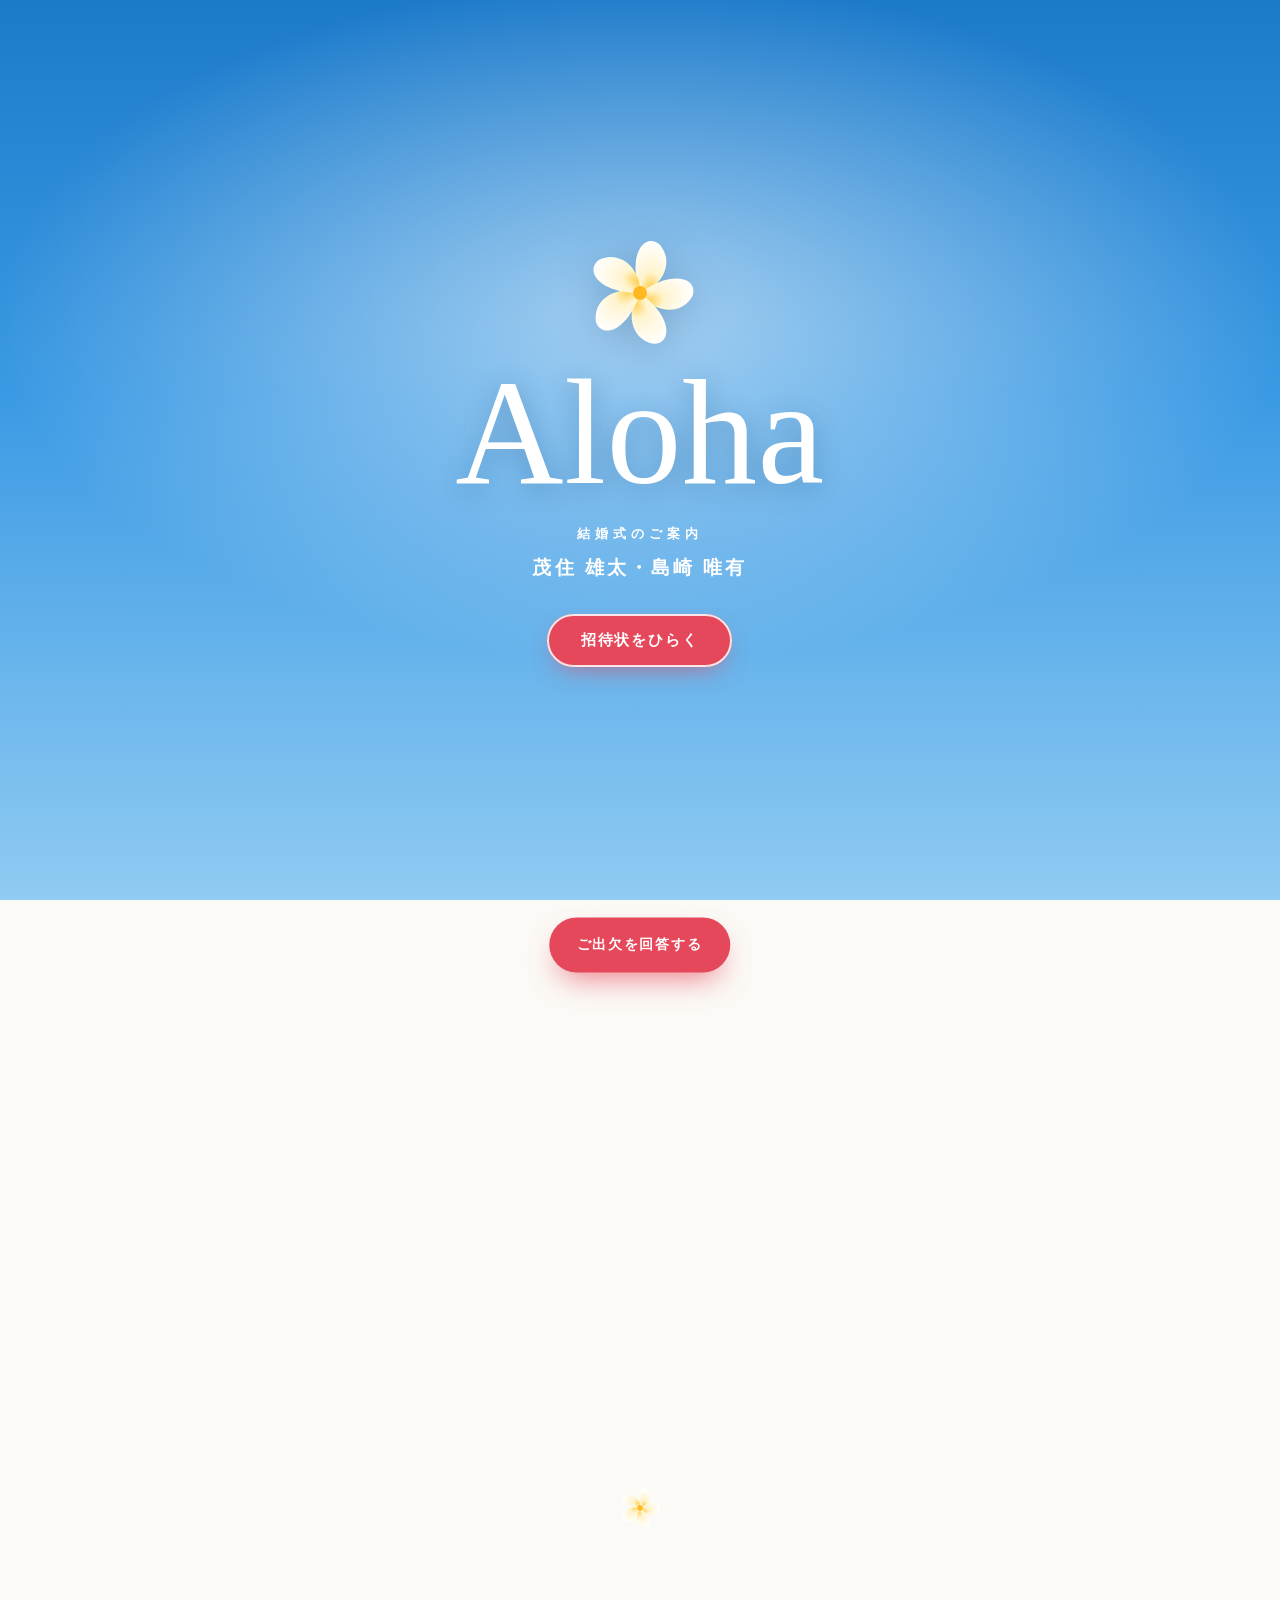
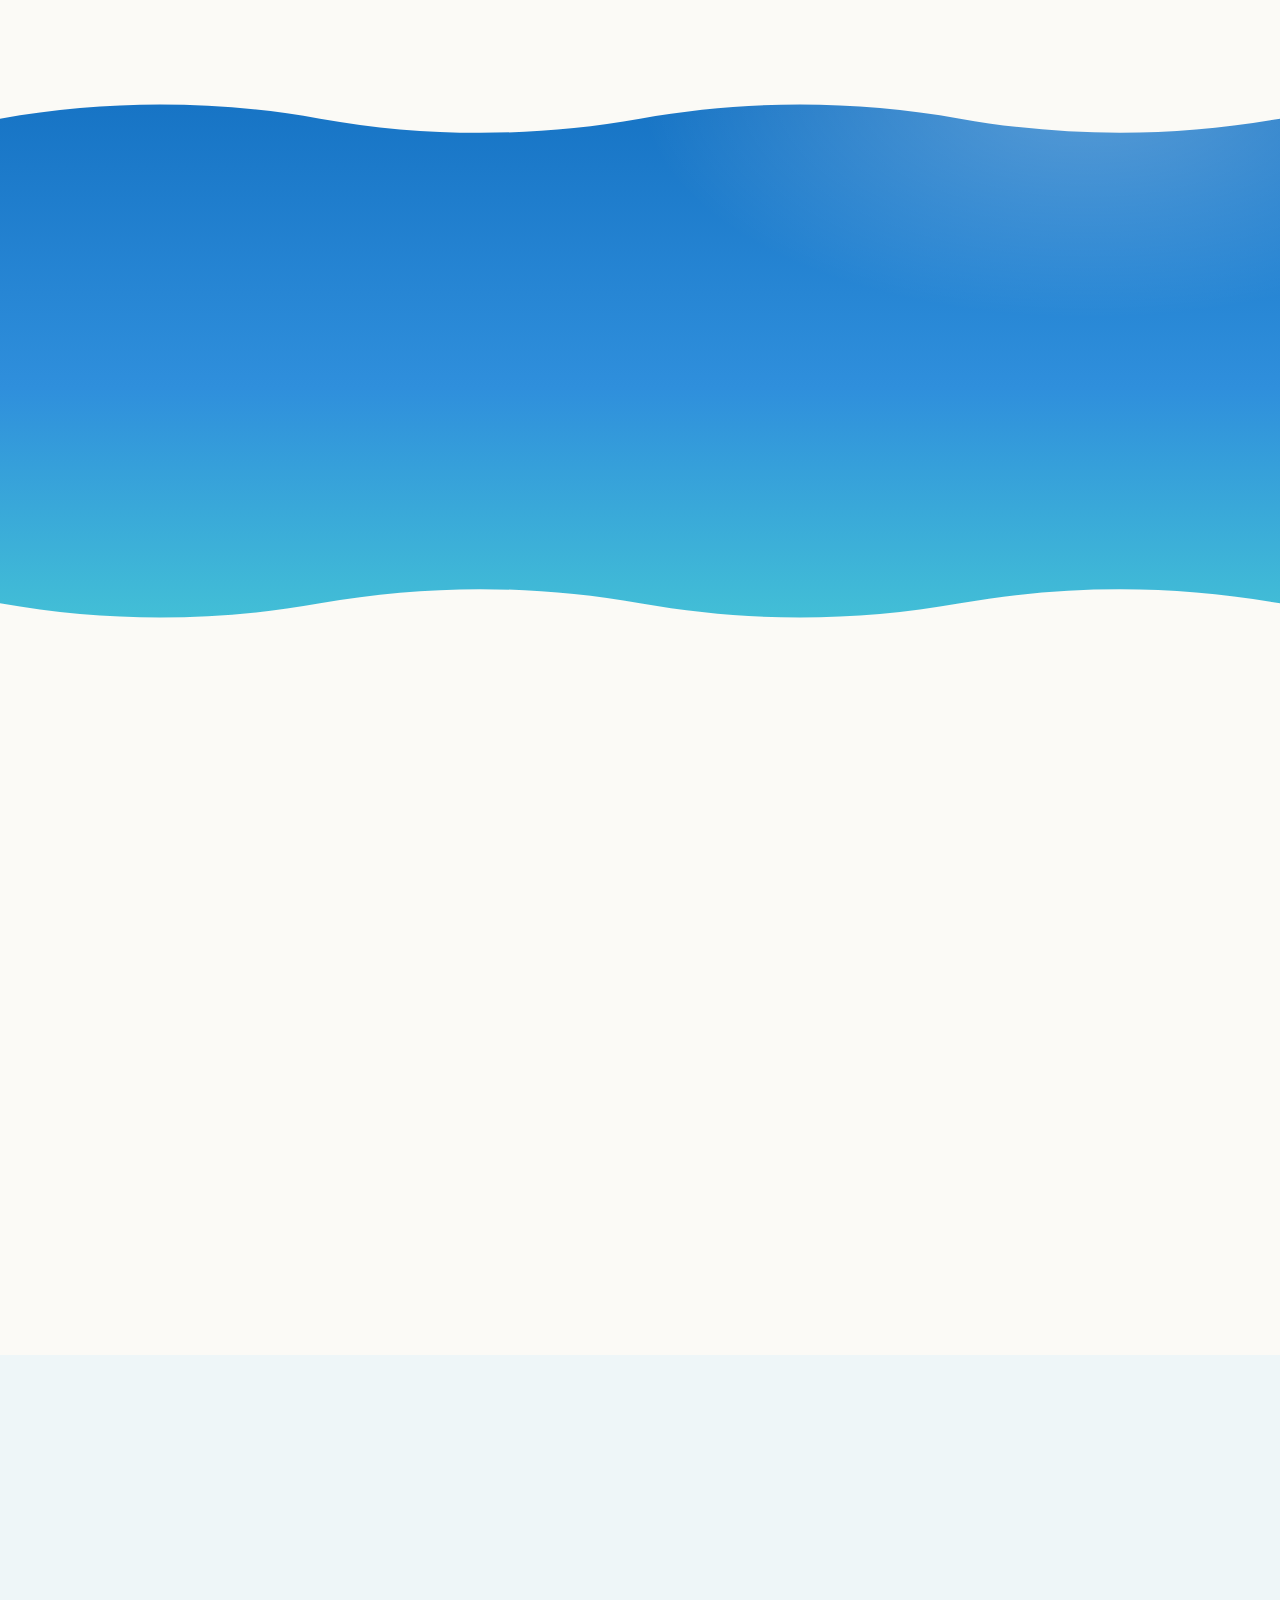
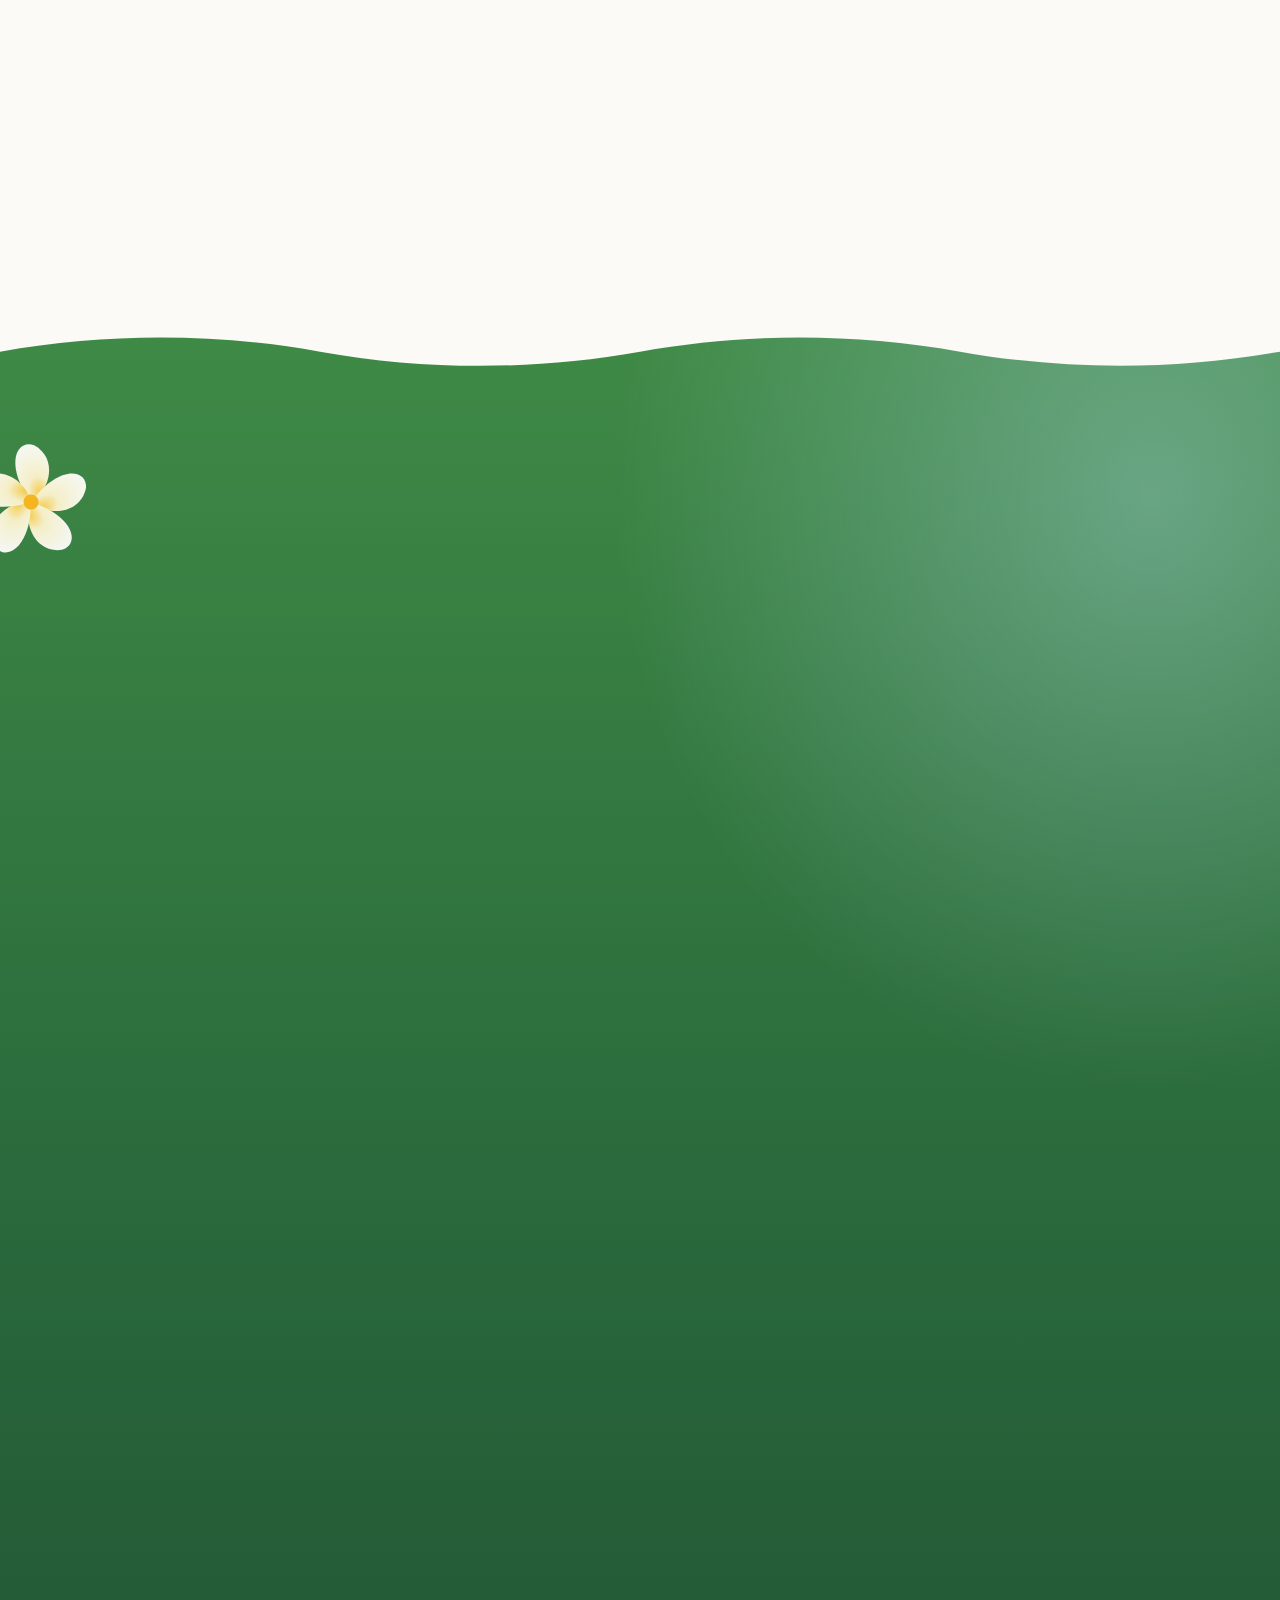
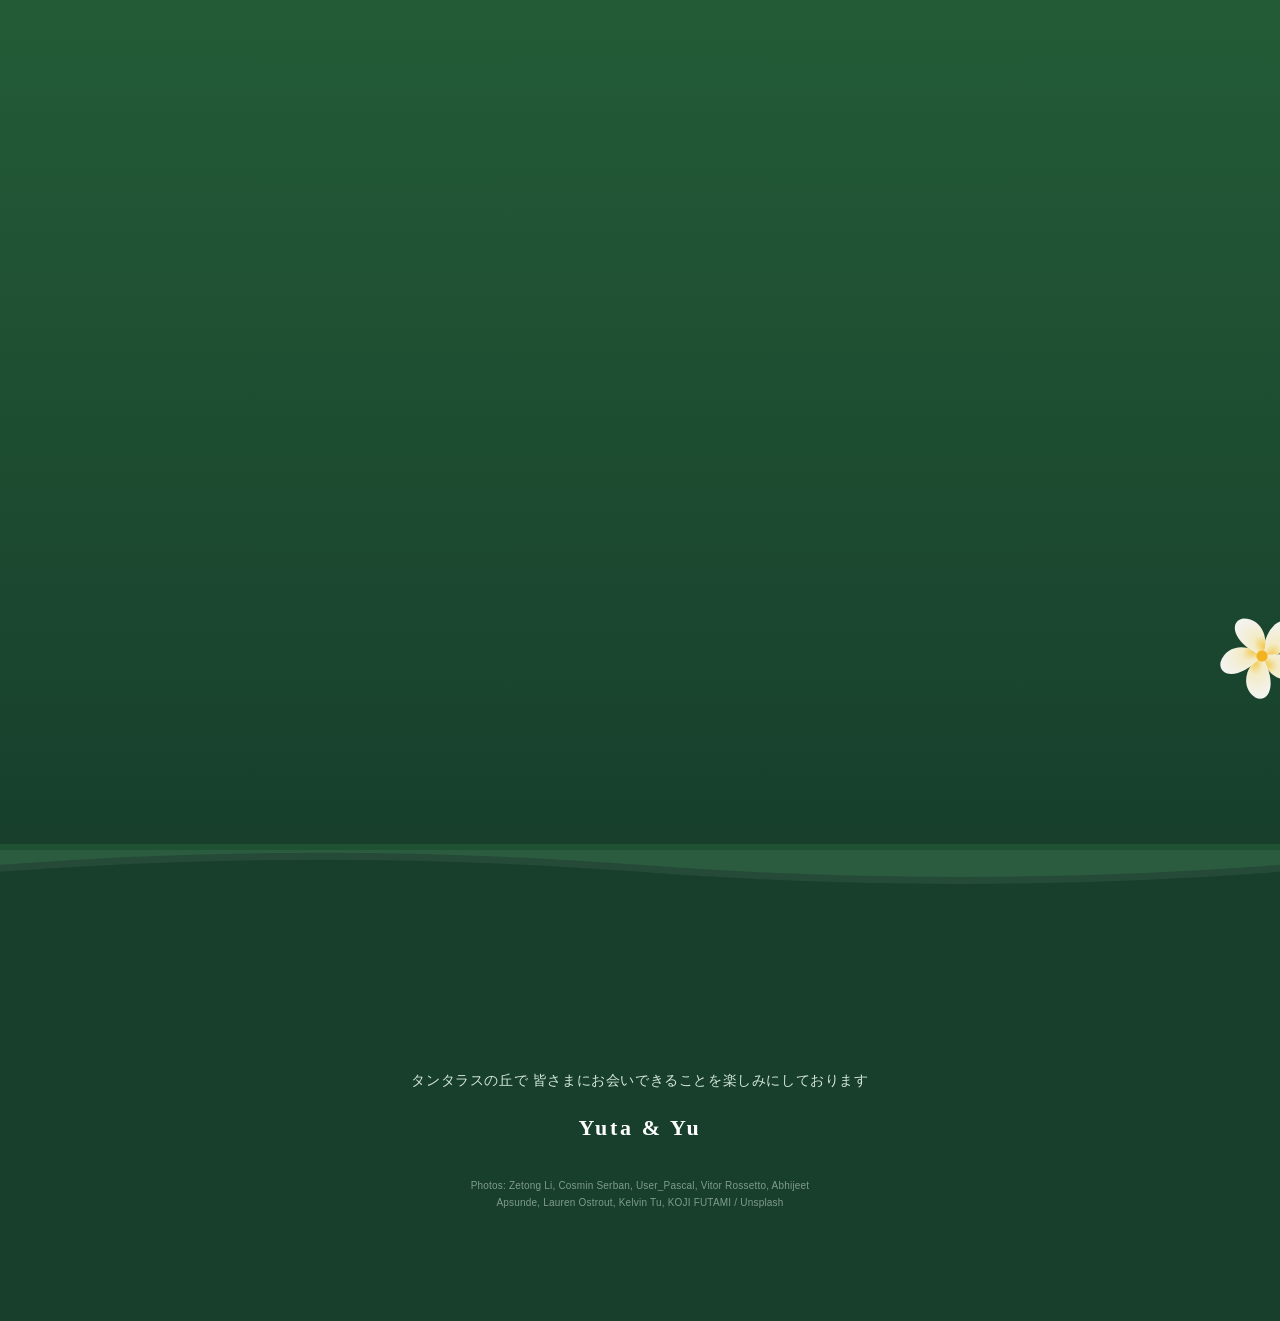
==== commit 3c00b08b: "イラストをやめて写真に切り替え（Unsplashの無料写真を仮で使用） - メイン：ワイキキとダイヤモンドヘッドの写真（ゆっくり寄るズームと奥行き） - ギャラリー：ハワイの写真7枚 - プロフィール" ====
--- a/index.html
+++ b/index.html
@@ -3,7 +3,7 @@
 <head>
 <meta charset="UTF-8">
 <meta name="viewport" content="width=device-width, initial-scale=1, viewport-fit=cover">
-<meta http-equiv="Content-Security-Policy" content="default-src 'self'; script-src 'self'; style-src 'self' https://fonts.googleapis.com; font-src https://fonts.gstatic.com; img-src 'self' data:; connect-src 'self' https://*.supabase.co; frame-src https://www.google.com; base-uri 'none'; form-action 'none'; object-src 'none'">
+<meta http-equiv="Content-Security-Policy" content="default-src 'self'; script-src 'self'; style-src 'self' https://fonts.googleapis.com; font-src https://fonts.gstatic.com; img-src 'self' data: https://images.unsplash.com; connect-src 'self' https://*.supabase.co; frame-src https://www.google.com; base-uri 'none'; form-action 'none'; object-src 'none'">
 <meta name="referrer" content="strict-origin-when-cross-origin">
 <meta name="robots" content="noindex, nofollow">
 <meta name="theme-color" content="#1673c4">
@@ -11,7 +11,7 @@
 <link rel="preconnect" href="https://fonts.googleapis.com">
 <link rel="preconnect" href="https://fonts.gstatic.com" crossorigin>
 <link rel="stylesheet" href="https://fonts.googleapis.com/css2?family=Parisienne&family=Cormorant+Garamond:wght@500;600&family=Zen+Maru+Gothic:wght@400;500;700&display=swap">
-<link rel="stylesheet" href="css/style.css?v=5">
+<link rel="stylesheet" href="css/style.css?v=6">
 </head>
 <body class="is-locked">
 
@@ -69,7 +69,7 @@
 <radialGradient id="sunGlow" cx=".5" cy=".5" r=".5"><stop offset="0" stop-color="#fffbe8"/><stop offset=".35" stop-color="#fff3c2" stop-opacity=".95"/><stop offset="1" stop-color="#fff3c2" stop-opacity="0"/></radialGradient>
 </defs><rect width="1600" height="1000" fill="url(#sky)"/><g class="sun" transform="translate(1320 150)"><g class="sun__rays"><path d="M-14 -96 L0 -250 L14 -96 Z" transform="rotate(0)" fill="rgba(255,250,220,.16)"/><path d="M-14 -96 L0 -250 L14 -96 Z" transform="rotate(30)" fill="rgba(255,250,220,.16)"/><path d="M-14 -96 L0 -250 L14 -96 Z" transform="rotate(60)" fill="rgba(255,250,220,.16)"/><path d="M-14 -96 L0 -250 L14 -96 Z" transform="rotate(90)" fill="rgba(255,250,220,.16)"/><path d="M-14 -96 L0 -250 L14 -96 Z" transform="rotate(120)" fill="rgba(255,250,220,.16)"/><path d="M-14 -96 L0 -250 L14 -96 Z" transform="rotate(150)" fill="rgba(255,250,220,.16)"/><path d="M-14 -96 L0 -250 L14 -96 Z" transform="rotate(180)" fill="rgba(255,250,220,.16)"/><path d="M-14 -96 L0 -250 L14 -96 Z" transform="rotate(210)" fill="rgba(255,250,220,.16)"/><path d="M-14 -96 L0 -250 L14 -96 Z" transform="rotate(240)" fill="rgba(255,250,220,.16)"/><path d="M-14 -96 L0 -250 L14 -96 Z" transform="rotate(270)" fill="rgba(255,250,220,.16)"/><path d="M-14 -96 L0 -250 L14 -96 Z" transform="rotate(300)" fill="rgba(255,250,220,.16)"/><path d="M-14 -96 L0 -250 L14 -96 Z" transform="rotate(330)" fill="rgba(255,250,220,.16)"/></g><circle r="150" fill="url(#sunGlow)"/><circle r="54" fill="#fffbea"/></g><g class="layer layer--clouds-far"><g class="cloud cloud--a"><g fill="#d6e9f7"><circle cx="218.6" cy="180.1" r="20.7"/><circle cx="239.3" cy="164" r="27.6"/><circle cx="264.6" cy="156.2" r="33.1"/><circle cx="289.9" cy="167.2" r="25.3"/><circle cx="308.3" cy="181" r="17.5"/><rect x="200.2" y="175.5" width="126.5" height="23" rx="11.5"/></g><g fill="#ffffff"><circle cx="218.6" cy="174.6" r="20.7"/><circle cx="239.3" cy="158.5" r="27.6"/><circle cx="264.6" cy="150.7" r="33.1"/><circle cx="289.9" cy="161.7" r="25.3"/><circle cx="308.3" cy="175.5" r="17.5"/><rect x="200.2" y="170" width="126.5" height="23" rx="11.5"/></g></g><g class="cloud cloud--b"><g fill="#d6e9f7"><circle cx="945.8" cy="128.4" r="17.1"/><circle cx="962.9" cy="115.1" r="22.8"/><circle cx="983.8" cy="108.6" r="27.4"/><circle cx="1004.7" cy="117.7" r="20.9"/><circle cx="1019.9" cy="129.1" r="14.4"/><rect x="930.6" y="124.6" width="104.5" height="19" rx="9.5"/></g><g fill="#ffffff"><circle cx="945.8" cy="123.8" r="17.1"/><circle cx="962.9" cy="110.5" r="22.8"/><circle cx="983.8" cy="104" r="27.4"/><circle cx="1004.7" cy="113.2" r="20.9"/><circle cx="1019.9" cy="124.6" r="14.4"/><rect x="930.6" y="120" width="104.5" height="19" rx="9.5"/></g></g><g class="cloud cloud--c"><g fill="#d6e9f7"><circle cx="1419.4" cy="307.5" r="15.3"/><circle cx="1434.7" cy="295.6" r="20.4"/><circle cx="1453.4" cy="289.8" r="24.5"/><circle cx="1472.1" cy="298" r="18.7"/><circle cx="1485.7" cy="308.2" r="12.9"/><rect x="1405.8" y="304.1" width="93.5" height="17" rx="8.5"/></g><g fill="#ffffff"><circle cx="1419.4" cy="303.4" r="15.3"/><circle cx="1434.7" cy="291.5" r="20.4"/><circle cx="1453.4" cy="285.7" r="24.5"/><circle cx="1472.1" cy="293.9" r="18.7"/><circle cx="1485.7" cy="304.1" r="12.9"/><rect x="1405.8" y="300" width="93.5" height="17" rx="8.5"/></g></g></g><g class="layer layer--clouds-near"><g class="cloud cloud--d"><g fill="#d6e9f7"><circle cx="497" cy="265.4" r="31.5"/><circle cx="528.5" cy="240.9" r="42"/><circle cx="567" cy="229" r="50.4"/><circle cx="605.5" cy="245.8" r="38.5"/><circle cx="633.5" cy="266.8" r="26.6"/><rect x="469" y="258.4" width="192.5" height="35" rx="17.5"/></g><g fill="#ffffff"><circle cx="497" cy="257" r="31.5"/><circle cx="528.5" cy="232.5" r="42"/><circle cx="567" cy="220.6" r="50.4"/><circle cx="605.5" cy="237.4" r="38.5"/><circle cx="633.5" cy="258.4" r="26.6"/><rect x="469" y="250" width="192.5" height="35" rx="17.5"/></g></g><g class="cloud cloud--e"><g fill="#d6e9f7"><circle cx="1129.6" cy="392.3" r="25.2"/><circle cx="1154.8" cy="372.7" r="33.6"/><circle cx="1185.6" cy="363.2" r="40.3"/><circle cx="1216.4" cy="376.6" r="30.8"/><circle cx="1238.8" cy="393.4" r="21.3"/><rect x="1107.2" y="386.7" width="154" height="28" rx="14"/></g><g fill="#ffffff"><circle cx="1129.6" cy="385.6" r="25.2"/><circle cx="1154.8" cy="366" r="33.6"/><circle cx="1185.6" cy="356.5" r="40.3"/><circle cx="1216.4" cy="369.9" r="30.8"/><circle cx="1238.8" cy="386.7" r="21.3"/><rect x="1107.2" y="380" width="154" height="28" rx="14"/></g></g></g><g class="birds"><path class="bird bird--0" d="M0 0 q9 -9 18 0 q9 -9 18 0" transform="translate(300 330) scale(0.9)" fill="none" stroke="#17323a" stroke-width="2.4" stroke-linecap="round"/><path class="bird bird--1" d="M0 0 q9 -9 18 0 q9 -9 18 0" transform="translate(345 310) scale(0.7)" fill="none" stroke="#17323a" stroke-width="2.4" stroke-linecap="round"/><path class="bird bird--2" d="M0 0 q9 -9 18 0 q9 -9 18 0" transform="translate(380 345) scale(0.6)" fill="none" stroke="#17323a" stroke-width="2.4" stroke-linecap="round"/></g><g class="layer layer--sea"><rect x="0" y="600" width="1600" height="200" fill="url(#sea)"/><path d="M1020 604 C1060 560 1110 548 1150 556 C1190 520 1250 520 1290 552 C1330 548 1380 570 1420 604 Z" fill="#7fa9a3"/><path class="shimmer shimmer--0" d="M487 690 h99" stroke="rgba(255,255,255,.55)" stroke-width="2" stroke-linecap="round"/><path class="shimmer shimmer--1" d="M267 662 h107" stroke="rgba(255,255,255,.55)" stroke-width="2" stroke-linecap="round"/><path class="shimmer shimmer--2" d="M970 689 h38" stroke="rgba(255,255,255,.55)" stroke-width="2" stroke-linecap="round"/><path class="shimmer shimmer--0" d="M1240 616 h90" stroke="rgba(255,255,255,.55)" stroke-width="2" stroke-linecap="round"/><path class="shimmer shimmer--1" d="M531 685 h59" stroke="rgba(255,255,255,.55)" stroke-width="2" stroke-linecap="round"/><path class="shimmer shimmer--2" d="M392 675 h99" stroke="rgba(255,255,255,.55)" stroke-width="2" stroke-linecap="round"/><path class="shimmer shimmer--0" d="M1125 675 h80" stroke="rgba(255,255,255,.55)" stroke-width="2" stroke-linecap="round"/><path class="shimmer shimmer--1" d="M1308 634 h59" stroke="rgba(255,255,255,.55)" stroke-width="2" stroke-linecap="round"/><path class="shimmer shimmer--2" d="M1300 634 h96" stroke="rgba(255,255,255,.55)" stroke-width="2" stroke-linecap="round"/><path class="shimmer shimmer--0" d="M798 616 h38" stroke="rgba(255,255,255,.55)" stroke-width="2" stroke-linecap="round"/><path class="shimmer shimmer--1" d="M326 690 h35" stroke="rgba(255,255,255,.55)" stroke-width="2" stroke-linecap="round"/><path class="shimmer shimmer--2" d="M616 618 h64" stroke="rgba(255,255,255,.55)" stroke-width="2" stroke-linecap="round"/><path class="shimmer shimmer--0" d="M968 664 h84" stroke="rgba(255,255,255,.55)" stroke-width="2" stroke-linecap="round"/><path class="shimmer shimmer--1" d="M808 688 h86" stroke="rgba(255,255,255,.55)" stroke-width="2" stroke-linecap="round"/><path class="shimmer shimmer--2" d="M274 661 h42" stroke="rgba(255,255,255,.55)" stroke-width="2" stroke-linecap="round"/><path class="shimmer shimmer--0" d="M73 632 h93" stroke="rgba(255,255,255,.55)" stroke-width="2" stroke-linecap="round"/><path class="shimmer shimmer--1" d="M444 648 h85" stroke="rgba(255,255,255,.55)" stroke-width="2" stroke-linecap="round"/><path class="shimmer shimmer--2" d="M1283 653 h83" stroke="rgba(255,255,255,.55)" stroke-width="2" stroke-linecap="round"/><path class="shimmer shimmer--0" d="M1038 664 h103" stroke="rgba(255,255,255,.55)" stroke-width="2" stroke-linecap="round"/><path class="shimmer shimmer--1" d="M718 683 h104" stroke="rgba(255,255,255,.55)" stroke-width="2" stroke-linecap="round"/><path class="shimmer shimmer--2" d="M834 689 h59" stroke="rgba(255,255,255,.55)" stroke-width="2" stroke-linecap="round"/><path class="shimmer shimmer--0" d="M689 618 h65" stroke="rgba(255,255,255,.55)" stroke-width="2" stroke-linecap="round"/><path class="shimmer shimmer--1" d="M1240 635 h71" stroke="rgba(255,255,255,.55)" stroke-width="2" stroke-linecap="round"/><path class="shimmer shimmer--2" d="M1109 688 h102" stroke="rgba(255,255,255,.55)" stroke-width="2" stroke-linecap="round"/><path class="shimmer shimmer--0" d="M213 642 h103" stroke="rgba(255,255,255,.55)" stroke-width="2" stroke-linecap="round"/><path class="shimmer shimmer--1" d="M546 651 h45" stroke="rgba(255,255,255,.55)" stroke-width="2" stroke-linecap="round"/></g><g class="layer layer--ridge"><path class="" d="M0 1000 L0 650 C133.3 650 133.3 610 266.7 610 C400 610 400 640 533.3 640 C666.7 640 666.7 580 800 580 C933.3 580 933.3 620 1066.7 620 C1200 620 1200 660 1333.3 660 C1466.7 660 1466.7 630 1600 630 L1600 1000 Z" fill="#5f9c6b"/></g><g class="layer layer--ridge2"><path class="" d="M0 1000 L0 730 C160 730 160 690 320 690 C480 690 480 720 640 720 C800 720 800 670 960 670 C1120 670 1120 700 1280 700 C1440 700 1440 730 1600 730 L1600 1000 Z" fill="#3f7f4f"/></g><g class="layer layer--trees"><g class="tree tree--1"><path d="M147.6 900 C156.6 644 158.6 548 159.5 452 L170.7 452 C176.5 548 183.4 644 192.4 900 Z" fill="#e6dccb"/><path d="M174.5 900 C176.7 644 169.8 548 170.7 452 L170.7 452 C176.5 548 183.4 644 192.4 900 Z" fill="#c9bba3"/><path d="M167.3 528.8 Q219.2 496.8 271.1 439.2" stroke="#e6dccb" stroke-width="12.3" fill="none" stroke-linecap="round"/><path d="M166.8 490.4 Q105.7 458.4 44.7 400.8" stroke="#e6dccb" stroke-width="12.3" fill="none" stroke-linecap="round"/><path d="M166.3 452 Q215.9 420 265.4 362.4" stroke="#e6dccb" stroke-width="12.3" fill="none" stroke-linecap="round"/><g fill="#2f6b3a"><circle cx="26.3" cy="381.5" r="86.8"/><circle cx="16" cy="333.4" r="88.7"/><circle cx="42.1" cy="294.2" r="79.9"/><circle cx="318.4" cy="404.6" r="69"/><circle cx="368.7" cy="323.3" r="93.1"/><circle cx="200.9" cy="426.4" r="69.7"/><circle cx="201.3" cy="384.6" r="86.7"/><circle cx="-8.8" cy="375.5" r="94.1"/><circle cx="4.7" cy="336.9" r="78.9"/><circle cx="374.5" cy="334.7" r="96.9"/><circle cx="126.5" cy="410.5" r="70.1"/><circle cx="177.6" cy="194.7" r="83.4"/><circle cx="346.2" cy="324.3" r="76"/><circle cx="276.8" cy="252.5" r="83.9"/><circle cx="304.6" cy="396.7" r="78.5"/><circle cx="260.7" cy="418" r="99"/></g><g fill="#4c8f43"><circle cx="212.5" cy="350.4" r="57.2"/><circle cx="173.8" cy="230.8" r="70.5"/><circle cx="203.5" cy="365.5" r="77.3"/><circle cx="228.7" cy="357" r="64.4"/><circle cx="298.6" cy="305.4" r="85.6"/><circle cx="176.8" cy="431.9" r="77.2"/><circle cx="290.6" cy="352.3" r="64"/><circle cx="165.5" cy="251.7" r="57.6"/><circle cx="255.4" cy="350.7" r="75.8"/><circle cx="78.9" cy="409.6" r="71.8"/><circle cx="13.2" cy="292.2" r="60.4"/><circle cx="278.6" cy="283.7" r="61.6"/><circle cx="141.6" cy="260.3" r="87.8"/><circle cx="244.4" cy="264.9" r="58.7"/></g><g fill="#7cb653"><circle cx="249.1" cy="301.9" r="53.2"/><circle cx="135.5" cy="355.1" r="43.7"/><circle cx="181.9" cy="319.3" r="42.2"/><circle cx="43.5" cy="268.6" r="43.4"/><circle cx="184.3" cy="278.4" r="43.2"/><circle cx="102.7" cy="304.5" r="45.5"/><circle cx="99.2" cy="270.7" r="57.5"/><circle cx="227" cy="283.6" r="50.5"/><circle cx="163.8" cy="313.2" r="58"/></g></g><g class="tree tree--2"><path d="M413.6 860 C420.1 672 422.5 601.5 424 531 L432.2 531 C435.6 601.5 439.9 672 446.4 860 Z" fill="#e6dccb"/><path d="M433.3 860 C434.9 672 430.7 601.5 432.2 531 L432.2 531 C435.6 601.5 439.9 672 446.4 860 Z" fill="#c9bba3"/><path d="M428.9 587.4 Q467.8 563.9 506.6 521.6" stroke="#e6dccb" stroke-width="9" fill="none" stroke-linecap="round"/><path d="M428.8 559.2 Q389.8 535.7 350.8 493.4" stroke="#e6dccb" stroke-width="9" fill="none" stroke-linecap="round"/><path d="M428.6 531 Q458.1 507.5 487.7 465.2" stroke="#e6dccb" stroke-width="9" fill="none" stroke-linecap="round"/><g fill="#2f6b3a"><circle cx="315.5" cy="460.7" r="52.3"/><circle cx="512.2" cy="450.3" r="72.3"/><circle cx="388.6" cy="370.8" r="67.8"/><circle cx="483.9" cy="484.9" r="75.2"/><circle cx="550.2" cy="461.4" r="68.6"/><circle cx="382.6" cy="535.7" r="48.6"/><circle cx="559" cy="475.1" r="50.7"/><circle cx="572" cy="442.8" r="60.7"/><circle cx="479.5" cy="511.2" r="52.9"/><circle cx="411.6" cy="399.8" r="72.5"/><circle cx="355.9" cy="495.7" r="62.3"/><circle cx="392" cy="509.4" r="77"/><circle cx="541.5" cy="436.8" r="58.9"/><circle cx="385.6" cy="404.9" r="55"/><circle cx="363.6" cy="523.5" r="63"/><circle cx="557.4" cy="458.8" r="63.6"/></g><g fill="#4c8f43"><circle cx="431.9" cy="486.6" r="58.3"/><circle cx="486.4" cy="456.9" r="56.5"/><circle cx="478.2" cy="444.3" r="55"/><circle cx="491.5" cy="446.1" r="46.3"/><circle cx="301" cy="441.4" r="62.9"/><circle cx="476.8" cy="478.8" r="44"/><circle cx="418" cy="402.9" r="46"/><circle cx="427.7" cy="387.5" r="39.6"/><circle cx="506.5" cy="456" r="63.9"/><circle cx="380.1" cy="431.2" r="58.7"/><circle cx="464.4" cy="393.7" r="52.3"/><circle cx="329.1" cy="438.9" r="62.6"/><circle cx="459.1" cy="402.4" r="60.8"/><circle cx="398.2" cy="494.9" r="56.5"/></g><g fill="#7cb653"><circle cx="399.7" cy="382.5" r="30.6"/><circle cx="383.7" cy="390.3" r="41"/><circle cx="376.2" cy="432.3" r="42.6"/><circle cx="353.5" cy="391.1" r="42.3"/><circle cx="413.3" cy="367.6" r="41.3"/><circle cx="424.3" cy="379.5" r="32.5"/><circle cx="405" cy="393.4" r="38.1"/><circle cx="468.4" cy="379.4" r="41.4"/><circle cx="341.5" cy="405.5" r="28"/></g></g><g class="tree tree--3"><path d="M1521.8 880 C1529.1 672 1522.7 594 1515.4 516 L1524.5 516 C1537.3 594 1550.9 672 1558.2 880 Z" fill="#e6dccb"/><path d="M1543.6 880 C1545.5 672 1531.8 594 1524.5 516 L1524.5 516 C1537.3 594 1550.9 672 1558.2 880 Z" fill="#c9bba3"/><path d="M1529 578.4 Q1568.3 552.4 1607.6 505.6" stroke="#e6dccb" stroke-width="10" fill="none" stroke-linecap="round"/><path d="M1527 547.2 Q1487.7 521.2 1448.3 474.4" stroke="#e6dccb" stroke-width="10" fill="none" stroke-linecap="round"/><path d="M1525 516 Q1567.3 490 1609.5 443.2" stroke="#e6dccb" stroke-width="10" fill="none" stroke-linecap="round"/><g fill="#2f6b3a"><circle cx="1513.3" cy="523.5" r="73.5"/><circle cx="1547.1" cy="470.6" r="54.8"/><circle cx="1514.1" cy="335.5" r="54.4"/><circle cx="1494.9" cy="533.1" r="66.3"/><circle cx="1593.6" cy="427.1" r="74.1"/><circle cx="1567.5" cy="316.2" r="70.3"/><circle cx="1641.8" cy="402.9" r="73.5"/><circle cx="1396.1" cy="429.9" r="60.9"/><circle cx="1460.7" cy="473.3" r="51.5"/><circle cx="1574.5" cy="305.8" r="68.7"/><circle cx="1403.5" cy="405.3" r="68.3"/><circle cx="1460.4" cy="442.4" r="63.7"/><circle cx="1518" cy="516.5" r="59.9"/><circle cx="1585.7" cy="466.7" r="55.1"/><circle cx="1548.5" cy="465.3" r="67.5"/><circle cx="1602.3" cy="392.4" r="76"/></g><g fill="#4c8f43"><circle cx="1558.3" cy="431.5" r="60"/><circle cx="1478.4" cy="358.6" r="60.7"/><circle cx="1591" cy="375.9" r="60.4"/><circle cx="1441.3" cy="436.7" r="63.3"/><circle cx="1432.1" cy="377.9" r="54.5"/><circle cx="1434.2" cy="378.2" r="57.3"/><circle cx="1477.1" cy="444" r="56.2"/><circle cx="1553.8" cy="430.9" r="55.2"/><circle cx="1432.4" cy="394.7" r="50.2"/><circle cx="1486.2" cy="433.7" r="63.9"/><circle cx="1556.4" cy="442.8" r="54.1"/><circle cx="1579.3" cy="434.5" r="59.9"/><circle cx="1576.6" cy="409.3" r="63.2"/><circle cx="1433.6" cy="398.2" r="46.7"/></g><g fill="#7cb653"><circle cx="1554.6" cy="399.3" r="38.6"/><circle cx="1498.6" cy="449.9" r="30.7"/><circle cx="1463.4" cy="368.3" r="31.1"/><circle cx="1514.8" cy="408.4" r="33"/><circle cx="1560.5" cy="412.7" r="26.5"/><circle cx="1507.3" cy="341" r="35.6"/><circle cx="1481.3" cy="423.5" r="28.7"/><circle cx="1522.4" cy="338.6" r="30"/><circle cx="1486.4" cy="407.8" r="28.5"/></g></g><g class="palm palm--hero" fill="#1f4a33"><path d="M1179.9 845 Q1192.1 614 1227.4 425 L1236.6 425 Q1205.5 614 1200.1 845 Z"/><path d="M1182 806.8 q9.3 2.9 18.6 0" stroke="rgba(255,255,255,.14)" stroke-width="1.3" fill="none"/><path d="M1184 769.2 q8.9 2.9 17.8 0" stroke="rgba(255,255,255,.14)" stroke-width="1.3" fill="none"/><path d="M1186.5 732.1 q8.5 2.9 17 0" stroke="rgba(255,255,255,.14)" stroke-width="1.3" fill="none"/><path d="M1189.3 695.7 q8.1 2.9 16.2 0" stroke="rgba(255,255,255,.14)" stroke-width="1.3" fill="none"/><path d="M1192.6 659.8 q7.7 2.9 15.5 0" stroke="rgba(255,255,255,.14)" stroke-width="1.3" fill="none"/><path d="M1196.3 624.5 q7.4 2.9 14.7 0" stroke="rgba(255,255,255,.14)" stroke-width="1.3" fill="none"/><path d="M1200.4 589.8 q7 2.9 13.9 0" stroke="rgba(255,255,255,.14)" stroke-width="1.3" fill="none"/><path d="M1204.9 555.7 q6.6 2.9 13.2 0" stroke="rgba(255,255,255,.14)" stroke-width="1.3" fill="none"/><path d="M1209.8 522.1 q6.2 2.9 12.4 0" stroke="rgba(255,255,255,.14)" stroke-width="1.3" fill="none"/><path d="M1215.1 489.2 q5.8 2.9 11.6 0" stroke="rgba(255,255,255,.14)" stroke-width="1.3" fill="none"/><path d="M1220.8 456.8 q5.4 2.9 10.8 0" stroke="rgba(255,255,255,.14)" stroke-width="1.3" fill="none"/><g class="palm__fronds"><path d="M1232 425 Q1120.8 396.5 1029.9 528.3" stroke="#1f4a33" stroke-width="6.9" fill="none" stroke-linecap="round"/><path d="M1206.1 420.5 Q1192 409.2 1184.8 400.7 M1206.1 420.5 Q1195.3 431.6 1191.4 445.6 M1193.4 419.9 Q1172.7 406.3 1161.5 396.6 M1193.4 419.9 Q1179.8 435.6 1175.7 455.2 M1180.8 420.4 Q1153.8 405.9 1138.5 396.3 M1180.8 420.4 Q1165.5 440.4 1161.9 465.3 M1168.4 422.1 Q1135.9 408 1116.8 399.6 M1168.4 422.1 Q1152.5 445.8 1149.9 475.2 M1156.1 424.8 Q1119.4 412.3 1097 406.1 M1156.1 424.8 Q1140.6 451.6 1139.6 484.6 M1143.9 428.7 Q1104.5 418.5 1079.8 414.9 M1143.9 428.7 Q1129.8 457.5 1130.5 492.8 M1131.9 433.7 Q1091.4 426.2 1065.5 425.5 M1131.9 433.7 Q1119.7 463.4 1122.2 499.8 M1120 439.7 Q1080.1 435.1 1054.1 437 M1120 439.7 Q1110.2 469.3 1114.2 505.4 M1108.2 446.9 Q1070.6 444.8 1045.5 449 M1108.2 446.9 Q1100.9 475.2 1106.1 509.7 M1096.6 455.2 Q1062.5 455.2 1039.4 461 M1096.6 455.2 Q1091.6 481.1 1097.5 512.7 M1085.1 464.6 Q1055.8 466.1 1035.5 472.7 M1085.1 464.6 Q1082.2 487.2 1088.3 514.8 M1073.8 475.1 Q1050.1 477.5 1033.4 484 M1073.8 475.1 Q1072.4 493.6 1078.2 516.3 M1062.6 486.8 Q1045.1 489.3 1032.5 494.9 M1062.6 486.8 Q1062.3 500.6 1067.1 517.6 M1051.6 499.5 Q1040.5 501.5 1032.5 505.6 M1051.6 499.5 Q1051.8 508.3 1055.2 519.2 M1040.7 513.3 Q1036.2 514.4 1032.8 516.2 M1040.7 513.3 Q1041 517 1042.4 521.5" stroke="#1f4a33" stroke-width="4.6" fill="none" stroke-linecap="round"/><path d="M1232 425 Q1141.7 334.7 1067.9 480.7" stroke="#1f4a33" stroke-width="6.9" fill="none" stroke-linecap="round"/><path d="M1211 407 Q1207.9 391.9 1210.3 379.4 M1211 407 Q1197.2 413.8 1188.7 423.3 M1200.7 400.5 Q1193 380.2 1193.2 363.8 M1200.7 400.5 Q1182.6 410.9 1172.4 425.1 M1190.4 395.6 Q1176.4 372 1172.6 353 M1190.4 395.6 Q1169.5 410.1 1158.8 429.2 M1180.3 392.3 Q1158.8 367.8 1149.7 348.6 M1180.3 392.3 Q1158.1 411 1148.3 434.9 M1170.3 390.7 Q1141.6 368 1126.9 351.2 M1170.3 390.7 Q1148.6 413.1 1140.9 441.5 M1160.5 390.7 Q1126.1 372.1 1106.6 359.7 M1160.5 390.7 Q1140.9 416.2 1136.2 447.8 M1150.7 392.3 Q1113.3 379 1090.6 372 M1150.7 392.3 Q1134.5 419.6 1133.1 453.2 M1141 395.6 Q1103.2 387.7 1079.3 386 M1141 395.6 Q1128.9 423.3 1130.7 457.2 M1131.5 400.5 Q1095.6 397.3 1072 400 M1131.5 400.5 Q1123.5 427.2 1127.6 459.9 M1122.1 407.1 Q1089.9 407.4 1067.9 413.1 M1122.1 407.1 Q1117.6 431.6 1123.4 461.5 M1112.8 415.2 Q1085.4 417.8 1066.2 425.2 M1112.8 415.2 Q1111.1 436.6 1117.6 462.6 M1103.6 425.1 Q1081.7 428.7 1066 436.3 M1103.6 425.1 Q1103.7 442.4 1110 463.7 M1094.5 436.5 Q1078.6 440.2 1066.8 446.9 M1094.5 436.5 Q1095.6 449.4 1101 465.3 M1085.5 449.6 Q1075.6 452.5 1068.2 457.2 M1085.5 449.6 Q1086.8 457.8 1090.5 467.9 M1076.6 464.3 Q1072.6 465.7 1069.6 467.8 M1076.6 464.3 Q1077.4 467.7 1079 471.9" stroke="#1f4a33" stroke-width="4.6" fill="none" stroke-linecap="round"/><path d="M1232 425 Q1157.2 290.4 1096 460.7" stroke="#1f4a33" stroke-width="6.9" fill="none" stroke-linecap="round"/><path d="M1214.6 397.5 Q1219.2 382.8 1228.2 371 M1214.6 397.5 Q1198.5 401.4 1186.7 408.2 M1206 387 Q1209.3 365.8 1219.1 348.6 M1206 387 Q1184.5 393.7 1169.4 404.4 M1197.6 378.5 Q1196.6 351.3 1204.6 329.1 M1197.6 378.5 Q1171.7 389 1154.9 404.4 M1189.2 372.2 Q1180.2 340.6 1183 314.8 M1189.2 372.2 Q1160.7 387.3 1144 408.1 M1180.9 368 Q1160.9 335.7 1155.1 309.9 M1180.9 368 Q1152.3 388.2 1137.9 414.7 M1172.7 365.8 Q1141.4 338.3 1126.1 317.4 M1172.7 365.8 Q1146.8 390.9 1136.9 422.7 M1164.6 365.8 Q1125.8 347 1103.3 335 M1164.6 365.8 Q1144.1 394.4 1139.9 429.9 M1156.6 367.9 Q1115.8 358.5 1090.1 355.7 M1156.6 367.9 Q1142.8 397.8 1144.1 434.4 M1148.7 372.1 Q1110.1 370.1 1084.3 374.6 M1148.7 372.1 Q1141.3 401.1 1146.7 436.5 M1140.9 378.5 Q1106.9 381.4 1083.1 390.2 M1140.9 378.5 Q1138.5 404.9 1146.3 437.2 M1133.2 386.9 Q1104.8 392.4 1084.2 403 M1133.2 386.9 Q1134.1 409.6 1142.8 437.5 M1125.6 397.4 Q1103.3 403.7 1086.6 414.2 M1125.6 397.4 Q1128.3 415.8 1136.5 438.4 M1118 410.1 Q1102 415.8 1089.6 424.7 M1118 410.1 Q1121.2 423.7 1128.1 440.4 M1110.6 424.9 Q1100.7 429 1092.9 435.2 M1110.6 424.9 Q1113.2 433.4 1117.9 444 M1103.3 441.7 Q1099.3 443.6 1096.1 446.3 M1103.3 441.7 Q1104.5 445.2 1106.6 449.6" stroke="#1f4a33" stroke-width="4.6" fill="none" stroke-linecap="round"/><path d="M1232 425 Q1211.8 266.8 1195.3 378.3" stroke="#1f4a33" stroke-width="6.9" fill="none" stroke-linecap="round"/><path d="M1227.3 391.5 Q1239.4 384.2 1252.5 379.6 M1227.3 391.5 Q1212.9 388.8 1199.6 388.9 M1225 377.6 Q1241.1 367.2 1258.8 360.6 M1225 377.6 Q1205.4 374.3 1187.3 374.8 M1222.7 365.5 Q1242 352 1263.6 343.3 M1222.7 365.5 Q1198.3 362.1 1176.2 363.3 M1220.4 355.3 Q1242 338.7 1266.5 327.5 M1220.4 355.3 Q1192 352.3 1166.7 354.8 M1218.2 346.9 Q1240.4 327 1266.7 312.9 M1218.2 346.9 Q1186.6 345.2 1159 349.5 M1216 340.4 Q1236.7 316.5 1262.9 298.9 M1216 340.4 Q1182.1 341.3 1153.8 348.4 M1213.8 335.8 Q1228.7 306.7 1251.4 284 M1213.8 335.8 Q1179.1 341.2 1152.2 353 M1211.6 333.1 Q1209.3 298.6 1218.6 270.4 M1211.6 333.1 Q1179.2 346.7 1158.2 366.6 M1209.5 332.2 Q1177.5 312.3 1159.8 298.5 M1209.5 332.2 Q1189.4 356.3 1183.7 386.4 M1207.4 333.2 Q1175.5 335.4 1153.3 343.2 M1207.4 333.2 Q1204.7 357.8 1211.7 388 M1205.3 336 Q1181.2 344.6 1162.6 357.9 M1205.3 336 Q1210.1 356.4 1220.4 381.7 M1203.3 340.7 Q1185.3 350 1170.6 363.1 M1203.3 340.7 Q1209.9 356.7 1219.8 376.7 M1201.2 347.3 Q1188.6 355.1 1177.9 365.8 M1201.2 347.3 Q1207.4 358.9 1215.4 373.5 M1199.2 355.8 Q1191.5 361.1 1184.7 368.3 M1199.2 355.8 Q1203.6 363.1 1209 372.2 M1197.2 366.1 Q1194.1 368.4 1191.4 371.5 M1197.2 366.1 Q1199.2 369.1 1201.5 372.8" stroke="#1f4a33" stroke-width="4.6" fill="none" stroke-linecap="round"/><path d="M1232 425 Q1249.3 277.8 1263.4 381.4" stroke="#1f4a33" stroke-width="6.9" fill="none" stroke-linecap="round"/><path d="M1236 393.8 Q1249.3 391.2 1261.7 391.1 M1236 393.8 Q1224.7 387.2 1212.5 383.2 M1238 380.8 Q1256.1 377.6 1272.9 377.8 M1238 380.8 Q1222.9 371.5 1206.4 365.7 M1240 369.6 Q1262.5 366.1 1283.1 366.9 M1240 369.6 Q1221.7 357.5 1201.6 349.8 M1241.9 360.1 Q1268.1 356.9 1291.8 358.7 M1241.9 360.1 Q1221.5 345.2 1198.5 335.3 M1243.8 352.3 Q1273 350.2 1298.8 353.5 M1243.8 352.3 Q1222.6 334.5 1197.9 322.1 M1245.7 346.3 Q1277 346.3 1303.6 352.1 M1245.7 346.3 Q1225.6 325 1200.7 309.4 M1247.6 342 Q1279.8 346 1305.2 356 M1247.6 342 Q1232.3 316 1210.2 295.9 M1249.4 339.4 Q1279.9 351.1 1300.1 368.7 M1249.4 339.4 Q1249.3 307.7 1238.9 281.8 M1251.2 338.6 Q1270 360.9 1275.3 388.8 M1251.2 338.6 Q1280.9 320.1 1297.2 307.1 M1253 339.5 Q1254.6 362.3 1247.5 390.2 M1253 339.5 Q1282.3 342.5 1302.8 350.6 M1254.8 342.1 Q1249.7 360.9 1239.8 384.1 M1254.8 342.1 Q1276.8 350.6 1293.9 363.6 M1256.6 346.5 Q1250 361.2 1240.6 379.6 M1256.6 346.5 Q1272.9 355.4 1286.4 367.9 M1258.3 352.6 Q1252.4 363.3 1244.8 376.8 M1258.3 352.6 Q1269.8 360 1279.7 370.1 M1260 360.5 Q1255.8 367.2 1250.8 375.6 M1260 360.5 Q1267.1 365.5 1273.3 372.3 M1261.7 370.1 Q1259.9 372.8 1257.7 376.3 M1261.7 370.1 Q1264.6 372.2 1267.1 375.1" stroke="#1f4a33" stroke-width="4.6" fill="none" stroke-linecap="round"/><path d="M1232 425 Q1281.8 287.6 1322.6 390.1" stroke="#1f4a33" stroke-width="6.9" fill="none" stroke-linecap="round"/><path d="M1243.6 396 Q1258.1 396.9 1270 400.5 M1243.6 396 Q1235.4 385.2 1224.6 377.1 M1249.3 384 Q1269.1 386 1284.9 391.7 M1249.3 384 Q1239.3 368.5 1225.3 356.6 M1254.9 373.6 Q1279.3 377.4 1298.2 385.6 M1254.9 373.6 Q1244.5 353.3 1228.6 337.4 M1260.5 364.9 Q1288.5 371.1 1309.3 382.4 M1260.5 364.9 Q1251.5 339.7 1235.4 319.7 M1266 357.9 Q1296.4 367.2 1317.7 382.1 M1266 357.9 Q1261.1 328.2 1247 304.1 M1271.5 352.5 Q1302.6 365.6 1322.5 384.8 M1271.5 352.5 Q1273.9 319.5 1265.3 292.5 M1276.9 348.8 Q1306.4 366.2 1322.8 389.8 M1276.9 348.8 Q1290.2 315.7 1290.5 288.7 M1282.2 346.8 Q1307.3 368.2 1318.3 395.7 M1282.2 346.8 Q1307.2 319.2 1317.9 297.6 M1287.5 346.4 Q1305.7 370.1 1310.1 399.6 M1287.5 346.4 Q1319.5 329 1337.6 317.5 M1292.7 347.6 Q1303.3 371 1302.2 399.7 M1292.7 347.6 Q1324.7 340.4 1344.8 338.5 M1297.8 350.5 Q1302.3 371.4 1297.8 396.8 M1297.8 350.5 Q1325.4 350.1 1344 354.2 M1302.9 355.1 Q1303.4 372.1 1297.7 392.9 M1302.9 355.1 Q1324.5 358 1339.8 364.7 M1307.9 361.4 Q1306.6 373.9 1301.2 389.3 M1307.9 361.4 Q1323.3 365.2 1334.6 371.9 M1312.9 369.3 Q1311.2 377.1 1307.3 386.8 M1312.9 369.3 Q1322.2 372.5 1329.4 377.5 M1317.8 378.8 Q1316.8 382 1315 386 M1317.8 378.8 Q1321.5 380.4 1324.4 382.7" stroke="#1f4a33" stroke-width="4.6" fill="none" stroke-linecap="round"/><path d="M1232 425 Q1312.7 344.8 1378.8 475" stroke="#1f4a33" stroke-width="6.9" fill="none" stroke-linecap="round"/><path d="M1250.8 409 Q1263.1 415.1 1270.6 423.6 M1250.8 409 Q1253.6 395.5 1251.6 384.4 M1260 403.2 Q1276.1 412.6 1285.2 425.3 M1260 403.2 Q1267 385.2 1266.9 370.5 M1269.2 398.9 Q1287.8 411.9 1297.3 429 M1269.2 398.9 Q1281.8 377.9 1285.3 361 M1278.2 396 Q1298 412.7 1306.7 434.1 M1278.2 396 Q1297.5 374.2 1305.7 357.2 M1287.2 394.6 Q1306.5 414.7 1313.3 440 M1287.2 394.6 Q1312.9 374.4 1326.1 359.5 M1296 394.6 Q1313.4 417.4 1317.6 445.7 M1296 394.6 Q1326.7 378.1 1344.1 367.1 M1304.7 396.1 Q1319.1 420.4 1320.3 450.5 M1304.7 396.1 Q1338.1 384.2 1358.4 378.1 M1313.4 399 Q1324.1 423.7 1322.6 454.1 M1313.4 399 Q1347.1 392 1368.5 390.5 M1321.9 403.4 Q1329.1 427.3 1325.3 456.4 M1321.9 403.4 Q1353.9 400.5 1375 403 M1330.3 409.3 Q1334.3 431.1 1329.2 457.9 M1330.3 409.3 Q1359.1 409.5 1378.7 414.7 M1338.6 416.6 Q1340.2 435.6 1334.4 458.9 M1338.6 416.6 Q1363.1 418.9 1380.2 425.4 M1346.9 425.3 Q1346.7 440.9 1341.1 459.9 M1346.9 425.3 Q1366.4 428.6 1380.4 435.4 M1355 435.6 Q1354 447.1 1349.2 461.3 M1355 435.6 Q1369.2 438.9 1379.7 444.8 M1363 447.2 Q1361.9 454.6 1358.6 463.6 M1363 447.2 Q1371.9 449.8 1378.5 454 M1370.9 460.4 Q1370.3 463.4 1368.8 467.1 M1370.9 460.4 Q1374.5 461.6 1377.3 463.5" stroke="#1f4a33" stroke-width="4.6" fill="none" stroke-linecap="round"/><path d="M1232 425 Q1330.1 394.1 1410.3 512.8" stroke="#1f4a33" stroke-width="6.9" fill="none" stroke-linecap="round"/><path d="M1254.8 419.8 Q1264.8 429.4 1268.7 441.5 M1254.8 419.8 Q1266.7 409.1 1272.5 401 M1266.1 418.7 Q1278.6 432.4 1282.8 449.5 M1266.1 418.7 Q1283.8 405.8 1293 396.4 M1277.2 418.7 Q1291.3 436.2 1295.2 458 M1277.2 418.7 Q1300.5 404.9 1313.5 395.4 M1288.2 419.7 Q1302.9 440.6 1305.7 466.4 M1288.2 419.7 Q1316.5 406.3 1333 397.9 M1299 421.8 Q1313.3 445.4 1314.8 474.4 M1299 421.8 Q1331.3 409.9 1350.8 403.4 M1309.8 424.9 Q1322.8 450.3 1322.6 481.5 M1309.8 424.9 Q1344.6 415.2 1366.2 411.2 M1320.4 429 Q1331.6 455.3 1329.7 487.6 M1320.4 429 Q1356.2 421.9 1379.1 420.7 M1330.9 434.2 Q1339.9 460.4 1336.5 492.4 M1330.9 434.2 Q1366.2 429.7 1389.2 431 M1341.2 440.4 Q1347.9 465.4 1343.5 496 M1341.2 440.4 Q1374.6 438.3 1396.9 441.8 M1351.5 447.6 Q1356 470.6 1350.8 498.6 M1351.5 447.6 Q1381.7 447.5 1402.2 452.5 M1361.6 455.9 Q1364.2 475.9 1358.8 500.4 M1361.6 455.9 Q1387.6 457.2 1405.6 463 M1371.6 465.2 Q1372.8 481.6 1367.7 501.7 M1371.6 465.2 Q1392.6 467.3 1407.4 473.1 M1381.5 475.5 Q1381.6 487.8 1377.4 502.9 M1381.5 475.5 Q1397 477.8 1408.1 482.9 M1391.2 486.9 Q1390.9 494.8 1387.9 504.4 M1391.2 486.9 Q1401 488.8 1408.1 492.4 M1400.8 499.3 Q1400.6 502.6 1399.2 506.5 M1400.8 499.3 Q1404.8 500.3 1407.8 501.9" stroke="#1f4a33" stroke-width="4.6" fill="none" stroke-linecap="round"/></g><circle cx="1224.3" cy="433.8" r="6.7"/><circle cx="1238.6" cy="434.9" r="6.7"/><circle cx="1232" cy="442.7" r="6.7"/></g></g><g class="layer layer--house"><g class="house"><path d="M650 673 L917.5 603 L1210 673 L1200 685.5 L917.5 620.5 L660 685.5 Z" fill="#3b3f3d"/><path d="M685 683 L917.5 623 L1175 683 Z" fill="#4f3322"/><rect x="692.5" y="683" width="475" height="90" fill="#7a5034"/><rect x="710" y="690.5" width="65" height="75" fill="url(#glass)"/><path d="M717.5 695.5 l20 0 l-15 65 l-5 0 Z" fill="rgba(255,255,255,.45)"/><rect x="785" y="690.5" width="65" height="75" fill="url(#glass)"/><path d="M792.5 695.5 l20 0 l-15 65 l-5 0 Z" fill="rgba(255,255,255,.45)"/><rect x="860" y="690.5" width="65" height="75" fill="url(#glass)"/><path d="M867.5 695.5 l20 0 l-15 65 l-5 0 Z" fill="rgba(255,255,255,.45)"/><rect x="935" y="690.5" width="65" height="75" fill="url(#glass)"/><path d="M942.5 695.5 l20 0 l-15 65 l-5 0 Z" fill="rgba(255,255,255,.45)"/><rect x="1010" y="690.5" width="65" height="75" fill="url(#glass)"/><path d="M1017.5 695.5 l20 0 l-15 65 l-5 0 Z" fill="rgba(255,255,255,.45)"/><rect x="1085" y="690.5" width="65" height="75" fill="url(#glass)"/><path d="M1092.5 695.5 l20 0 l-15 65 l-5 0 Z" fill="rgba(255,255,255,.45)"/><rect x="675" y="770.5" width="510" height="8.8" fill="#4f3322"/><rect x="680" y="753" width="3" height="17.5" fill="#4f3322"/><rect x="705" y="753" width="3" height="17.5" fill="#4f3322"/><rect x="730" y="753" width="3" height="17.5" fill="#4f3322"/><rect x="755" y="753" width="3" height="17.5" fill="#4f3322"/><rect x="780" y="753" width="3" height="17.5" fill="#4f3322"/><rect x="805" y="753" width="3" height="17.5" fill="#4f3322"/><rect x="830" y="753" width="3" height="17.5" fill="#4f3322"/><rect x="855" y="753" width="3" height="17.5" fill="#4f3322"/><rect x="880" y="753" width="3" height="17.5" fill="#4f3322"/><rect x="905" y="753" width="3" height="17.5" fill="#4f3322"/><rect x="930" y="753" width="3" height="17.5" fill="#4f3322"/><rect x="955" y="753" width="3" height="17.5" fill="#4f3322"/><rect x="980" y="753" width="3" height="17.5" fill="#4f3322"/><rect x="1005" y="753" width="3" height="17.5" fill="#4f3322"/><rect x="1030" y="753" width="3" height="17.5" fill="#4f3322"/><rect x="1055" y="753" width="3" height="17.5" fill="#4f3322"/><rect x="1080" y="753" width="3" height="17.5" fill="#4f3322"/><rect x="1105" y="753" width="3" height="17.5" fill="#4f3322"/><rect x="1130" y="753" width="3" height="17.5" fill="#4f3322"/><rect x="1155" y="753" width="3" height="17.5" fill="#4f3322"/><rect x="1180" y="753" width="3" height="17.5" fill="#4f3322"/><rect x="675" y="750.5" width="510" height="3.5" fill="#4f3322"/><rect x="792.5" y="779.2" width="362.5" height="48.8" fill="#7a5034"/><rect class="house__glow" x="810" y="785.5" width="72.5" height="37.5" fill="#ffd89a"/><rect class="house__glow" x="895" y="785.5" width="72.5" height="37.5" fill="#ffd89a"/><rect class="house__glow" x="980" y="785.5" width="72.5" height="37.5" fill="#ffd89a"/><rect class="house__glow" x="1065" y="785.5" width="72.5" height="37.5" fill="#ffd89a"/><rect x="700" y="778" width="7.5" height="50" fill="#4f3322"/></g></g><g class="layer layer--lawn"><path class="" d="M0 1000 L0 850 C160 850 160 830 320 830 C480 830 480 820 640 820 C800 820 800 810 960 810 C1120 810 1120 824 1280 824 C1440 824 1440 844 1600 844 L1600 1000 Z" fill="url(#lawn)"/><g class="couple"><circle cx="841.6" cy="762.2" r="6.9" fill="#2b211c"/><path d="M832.4 771.4 Q841.6 767.7 850.8 771.4 L849.9 810 L848 845 L842.5 845 L841.6 811.9 L839.8 845 L834.2 845 L832.4 810 Z" fill="#1f2f4d"/><path d="M839.8 771.4 L841.6 780.6 L843.4 771.4 Z" fill="#fff"/><path d="M861.8 765.9 Q878.4 762.2 878.4 780.6 Q887.6 812.8 896.8 845 L861.8 845 Z" fill="rgba(255,255,255,.55)"/><circle cx="867.4" cy="764" r="6.4" fill="#4a3226"/><path d="M861.8 771.4 L872.9 771.4 L872 794.4 Q887.6 835.8 889.4 845 L850.8 845 Q854.5 826.6 862.8 794.4 Z" fill="#ffffff"/><circle cx="872" cy="759.4" r="2.3" fill="#ffcf4a"/></g><path class="" d="M0 1000 L0 955 C200 955 200 943 400 943 C600 943 600 959 800 959 C1000 959 1000 947 1200 947 C1400 947 1400 965 1600 965 L1600 1000 Z" fill="#5d9f34"/><g class="plumeria plumeria--lawn"><path transform="rotate(10 120 955)" d="M120 955 C129.2 952.8 135.8 941.4 128.4 933.4 C122.2 929 114.3 937.4 120 955 Z" fill="url(#petal)"/><path transform="rotate(82 120 955)" d="M120 955 C129.2 952.8 135.8 941.4 128.4 933.4 C122.2 929 114.3 937.4 120 955 Z" fill="url(#petal)"/><path transform="rotate(154 120 955)" d="M120 955 C129.2 952.8 135.8 941.4 128.4 933.4 C122.2 929 114.3 937.4 120 955 Z" fill="url(#petal)"/><path transform="rotate(226 120 955)" d="M120 955 C129.2 952.8 135.8 941.4 128.4 933.4 C122.2 929 114.3 937.4 120 955 Z" fill="url(#petal)"/><path transform="rotate(298 120 955)" d="M120 955 C129.2 952.8 135.8 941.4 128.4 933.4 C122.2 929 114.3 937.4 120 955 Z" fill="url(#petal)"/><circle cx="120" cy="955" r="3.5" fill="#ffbf2e"/></g><g class="plumeria plumeria--lawn"><path transform="rotate(40 175 975)" d="M175 975 C181.7 973.4 186.5 965.1 181.1 959.3 C176.6 956.1 170.8 962.2 175 975 Z" fill="url(#petal)"/><path transform="rotate(112 175 975)" d="M175 975 C181.7 973.4 186.5 965.1 181.1 959.3 C176.6 956.1 170.8 962.2 175 975 Z" fill="url(#petal)"/><path transform="rotate(184 175 975)" d="M175 975 C181.7 973.4 186.5 965.1 181.1 959.3 C176.6 956.1 170.8 962.2 175 975 Z" fill="url(#petal)"/><path transform="rotate(256 175 975)" d="M175 975 C181.7 973.4 186.5 965.1 181.1 959.3 C176.6 956.1 170.8 962.2 175 975 Z" fill="url(#petal)"/><path transform="rotate(328 175 975)" d="M175 975 C181.7 973.4 186.5 965.1 181.1 959.3 C176.6 956.1 170.8 962.2 175 975 Z" fill="url(#petal)"/><circle cx="175" cy="975" r="2.6" fill="#ffbf2e"/></g><g class="plumeria plumeria--lawn"><path transform="rotate(25 1480 965)" d="M1480 965 C1488.4 963 1494.4 952.6 1487.6 945.4 C1482 941.4 1474.8 949 1480 965 Z" fill="url(#petal)"/><path transform="rotate(97 1480 965)" d="M1480 965 C1488.4 963 1494.4 952.6 1487.6 945.4 C1482 941.4 1474.8 949 1480 965 Z" fill="url(#petal)"/><path transform="rotate(169 1480 965)" d="M1480 965 C1488.4 963 1494.4 952.6 1487.6 945.4 C1482 941.4 1474.8 949 1480 965 Z" fill="url(#petal)"/><path transform="rotate(241 1480 965)" d="M1480 965 C1488.4 963 1494.4 952.6 1487.6 945.4 C1482 941.4 1474.8 949 1480 965 Z" fill="url(#petal)"/><path transform="rotate(313 1480 965)" d="M1480 965 C1488.4 963 1494.4 952.6 1487.6 945.4 C1482 941.4 1474.8 949 1480 965 Z" fill="url(#petal)"/><circle cx="1480" cy="965" r="3.2" fill="#ffbf2e"/></g><g class="plumeria plumeria--lawn"><path transform="rotate(60 1530 945)" d="M1530 945 C1535.9 943.6 1540.1 936.3 1535.3 931.3 C1531.4 928.5 1526.4 933.8 1530 945 Z" fill="url(#petal)"/><path transform="rotate(132 1530 945)" d="M1530 945 C1535.9 943.6 1540.1 936.3 1535.3 931.3 C1531.4 928.5 1526.4 933.8 1530 945 Z" fill="url(#petal)"/><path transform="rotate(204 1530 945)" d="M1530 945 C1535.9 943.6 1540.1 936.3 1535.3 931.3 C1531.4 928.5 1526.4 933.8 1530 945 Z" fill="url(#petal)"/><path transform="rotate(276 1530 945)" d="M1530 945 C1535.9 943.6 1540.1 936.3 1535.3 931.3 C1531.4 928.5 1526.4 933.8 1530 945 Z" fill="url(#petal)"/><path transform="rotate(348 1530 945)" d="M1530 945 C1535.9 943.6 1540.1 936.3 1535.3 931.3 C1531.4 928.5 1526.4 933.8 1530 945 Z" fill="url(#petal)"/><circle cx="1530" cy="945" r="2.2" fill="#ffbf2e"/></g></g></svg>
     </div>
-    <div class="hero__photo" id="heroPhoto" hidden></div>
+    <div class="hero__photo" id="heroPhoto" hidden><div class="hero__photo-img"></div></div>
     <div class="hero__veil"></div>
     <div class="hero__text">
       <p class="hero__sub">We're getting married in Hawaiʻi</p>
@@ -294,12 +294,13 @@
     <p class="footer__mahalo" data-reveal="head"><span class="head__script">Mahalo</span></p>
     <p class="footer__closing" data-bind="closing"></p>
     <p class="footer__names"><span data-bind="groom.nameEn"></span> &amp; <span data-bind="bride.nameEn"></span></p>
+    <p class="footer__credits" id="credits"></p>
   </footer>
 </main>
 
 <a class="cta" id="rsvpCta" href="#rsvp" hidden>ご出欠を回答する</a>
 
-<script src="js/config.js?v=5"></script>
-<script src="js/app.js?v=5"></script>
+<script src="js/config.js?v=6"></script>
+<script src="js/app.js?v=6"></script>
 </body>
 </html>
--- a/css/style.css
+++ b/css/style.css
@@ -120,7 +120,10 @@
 .hero { position: relative; height: 100vh; height: 100svh; min-height: 620px; overflow: hidden; color: #fff; background: var(--sky-l); }
 .hero__art, .hero__photo { position: absolute; inset: 0; }
 .scene { width: 100%; height: 100%; display: block; }
-.hero__photo { background-size: cover; background-position: center; }
+.hero__photo { overflow: hidden; will-change: transform; }
+.hero__photo-img { position: absolute; inset: -4%; background-size: cover; background-position: center 55%; animation: kenburns 24s ease-in-out infinite alternate; }
+@keyframes kenburns { from { transform: scale(1.04) translate(0, 0); } to { transform: scale(1.14) translate(-2%, -1.5%); } }
+body.has-hero-photo .hero__veil { background: linear-gradient(180deg, rgba(8,40,70,.55) 0%, rgba(8,40,70,.18) 38%, rgba(8,40,70,0) 60%, rgba(8,40,70,.25) 100%); }
 .hero__veil { position: absolute; inset: 0; background: linear-gradient(180deg, rgba(10,60,110,.38) 0%, rgba(10,60,110,.08) 32%, rgba(10,60,110,0) 55%); pointer-events: none; }
 .hero__text { position: absolute; left: 0; right: 0; top: clamp(70px, 12vh, 130px); text-align: center; padding: 0 20px; }
 .hero__sub { margin: 0; font-family: var(--serif); font-style: italic; font-weight: 500; font-size: clamp(17px, 2vw, 22px); letter-spacing: .06em; text-shadow: 0 1px 12px rgba(10,50,90,.45); opacity: 0; }
@@ -248,6 +251,9 @@
   transition: transform .5s var(--ease);
 }
 .person:hover .person__photo { transform: scale(1.03); }
+.person__photo--initial { display: grid; place-items: center; background: radial-gradient(circle at 30% 25%, #ffffff 0%, #e6f4fb 45%, #cfe8f5 100%); }
+.person[data-person="bride"] .person__photo--initial { background: radial-gradient(circle at 30% 25%, #ffffff 0%, #fff3e4 45%, #fde2cf 100%); }
+.person__initial { font-family: var(--script); font-size: clamp(64px, 18vw, 110px); line-height: 1; color: var(--leaf); transform: translateY(6%); }
 .person__flower { position: absolute; width: 50px; height: 50px; right: -2px; bottom: 6px; filter: drop-shadow(0 4px 6px rgba(0,0,0,.12)); }
 .person[data-person="bride"] .person__flower { right: auto; left: -2px; }
 .person__role { margin: 0; font-size: 12px; color: var(--hibiscus); font-weight: 700; letter-spacing: .24em; }
@@ -449,6 +455,8 @@
 .footer__mahalo .head__script { color: #fff; font-size: 64px; }
 .footer__closing { position: relative; margin: 8px 0 12px; font-size: 14px; }
 .footer__names { position: relative; margin: 0; font-family: var(--serif); font-weight: 600; font-size: 22px; letter-spacing: .12em; color: #fff; }
+.footer__credits { position: relative; margin: 28px auto 0; max-width: 34em; font-size: 10px; line-height: 1.7; letter-spacing: .02em; opacity: .55; }
+.footer__credits:empty { display: none; }
 
 /* ---------- 下に浮かぶ回答ボタン ---------- */
 .cta {
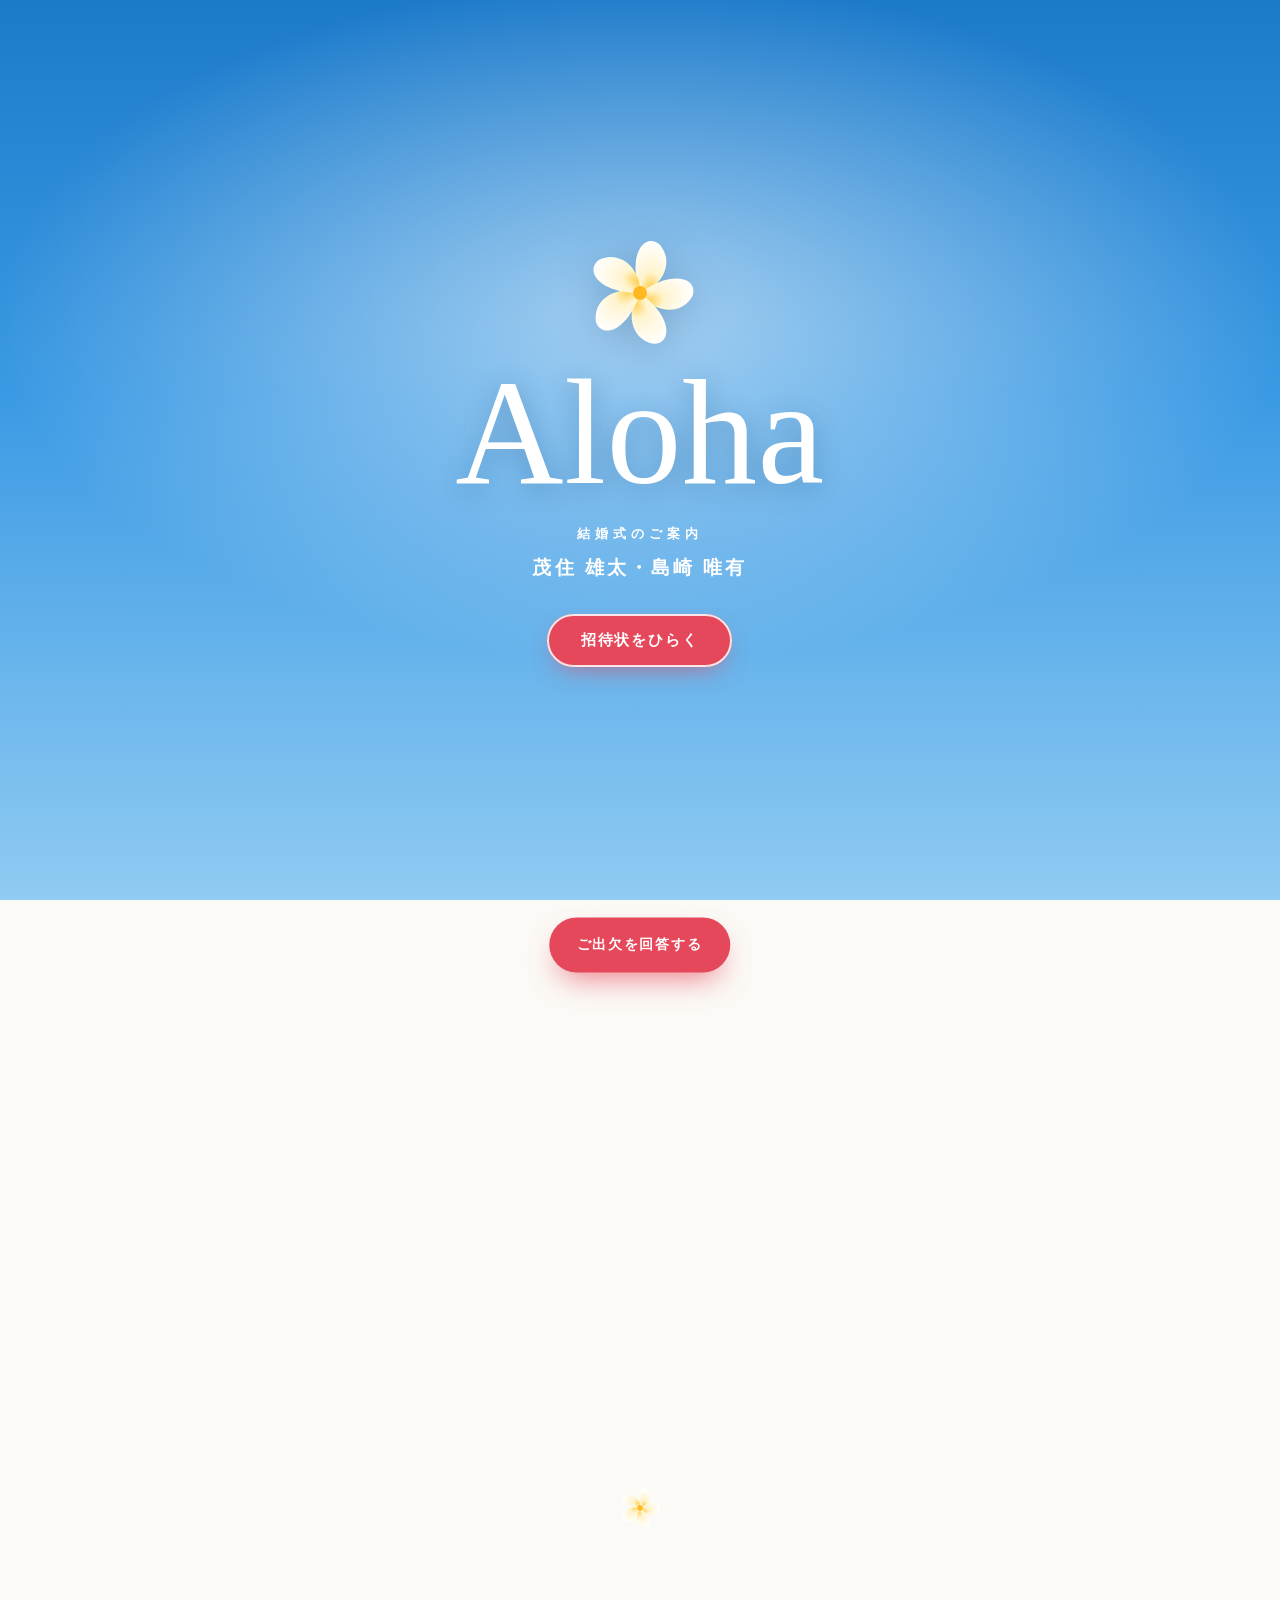
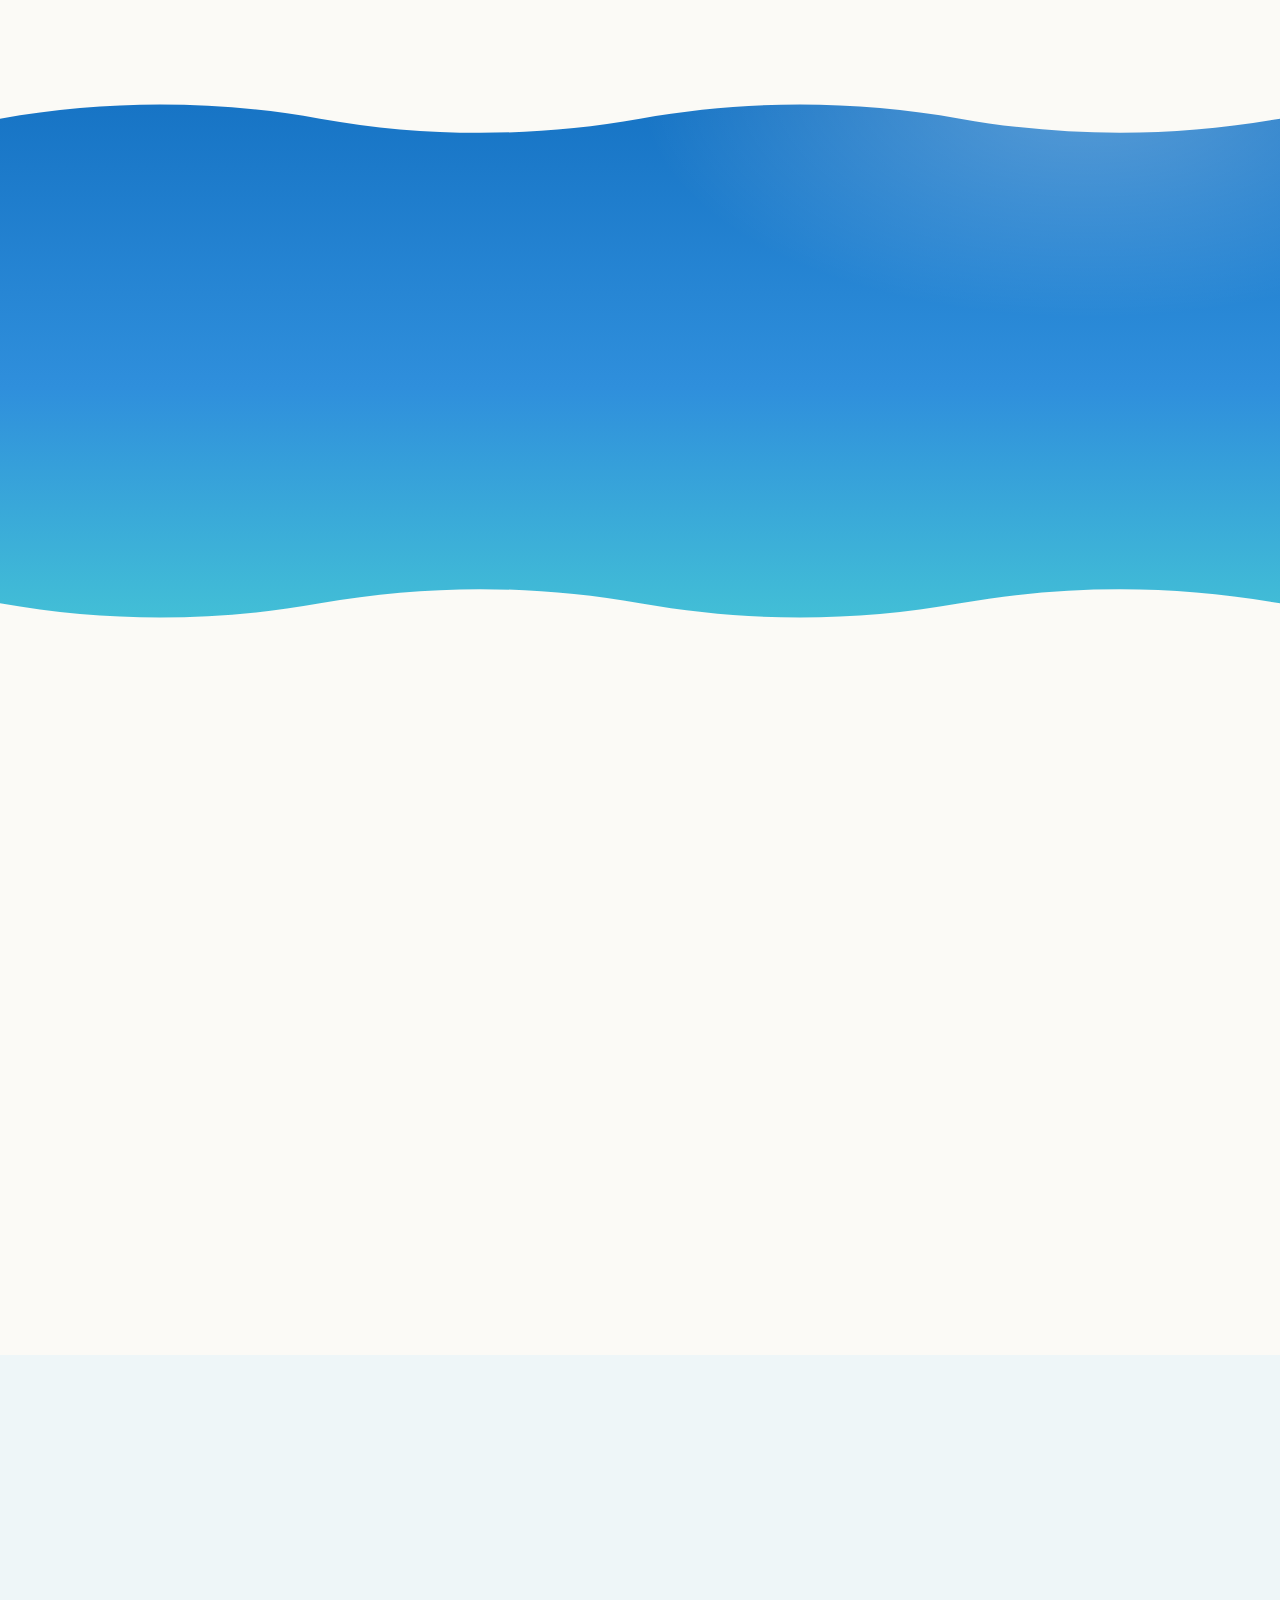
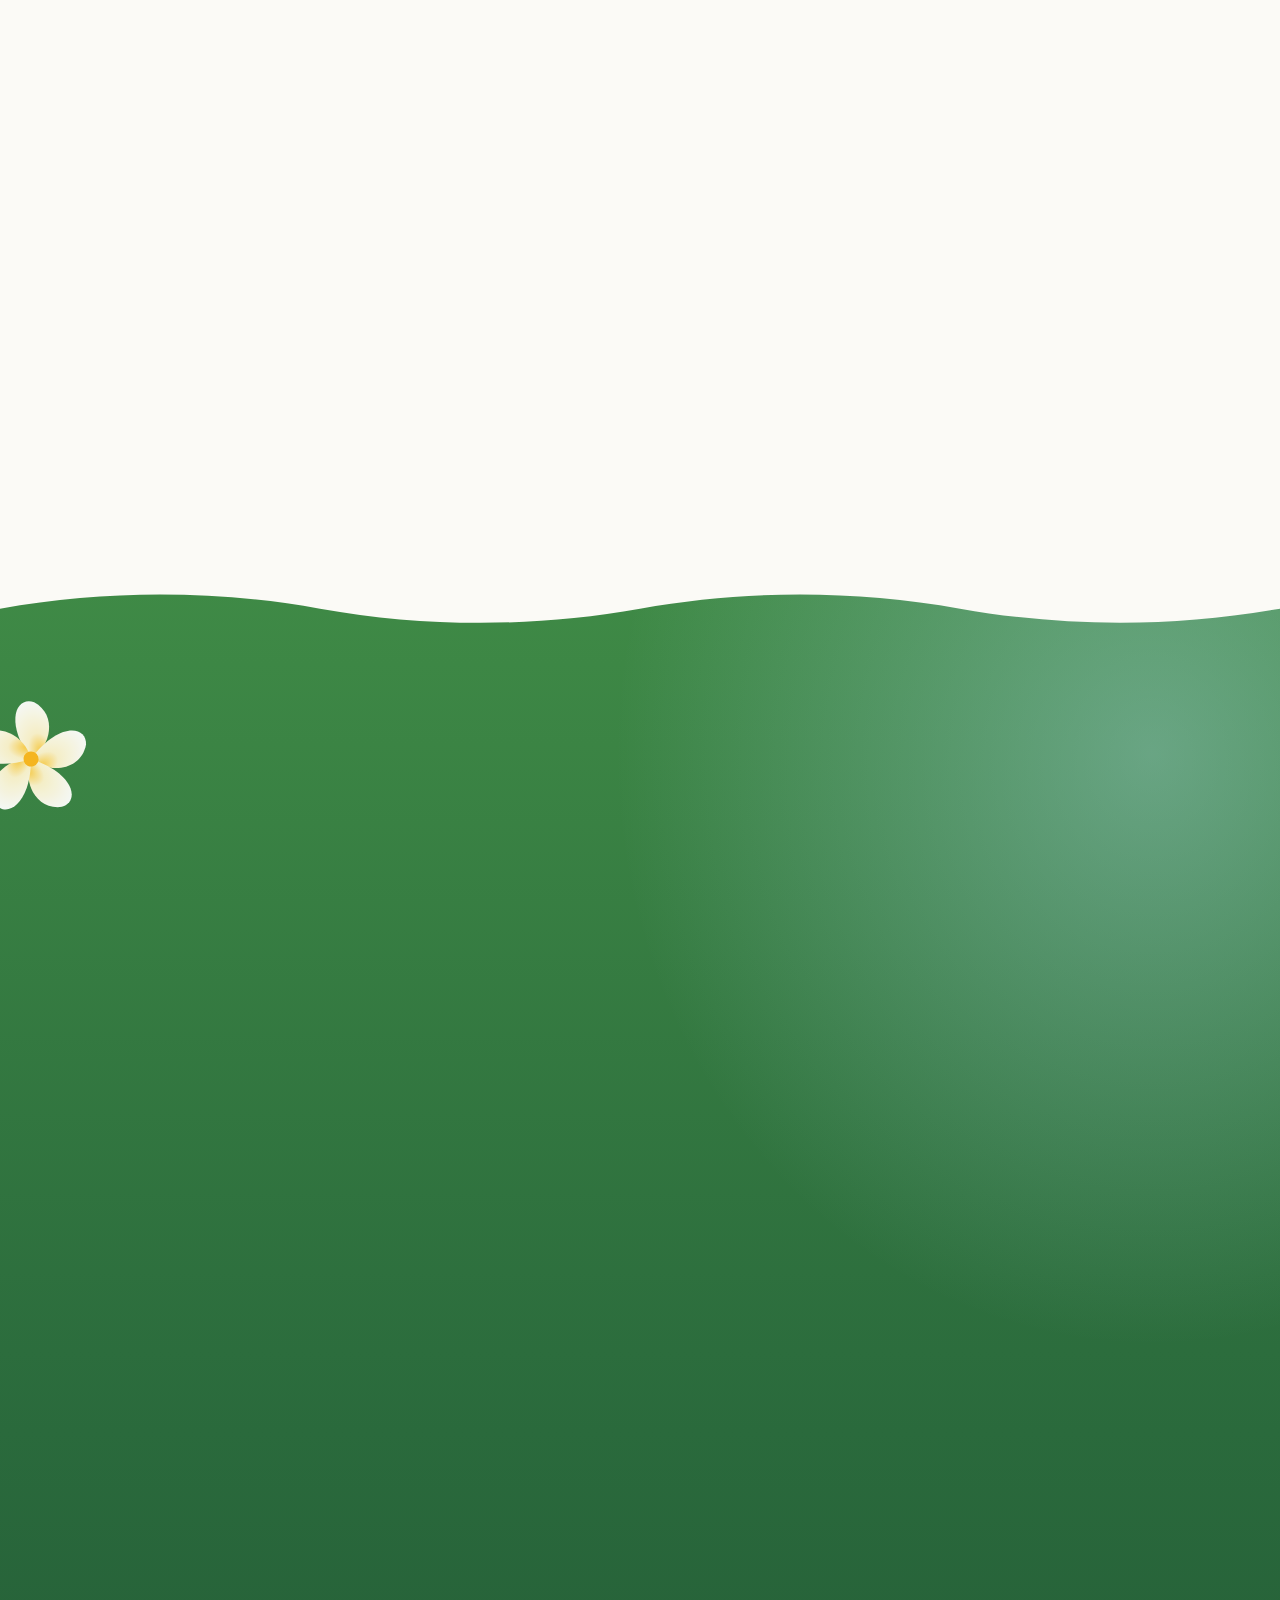
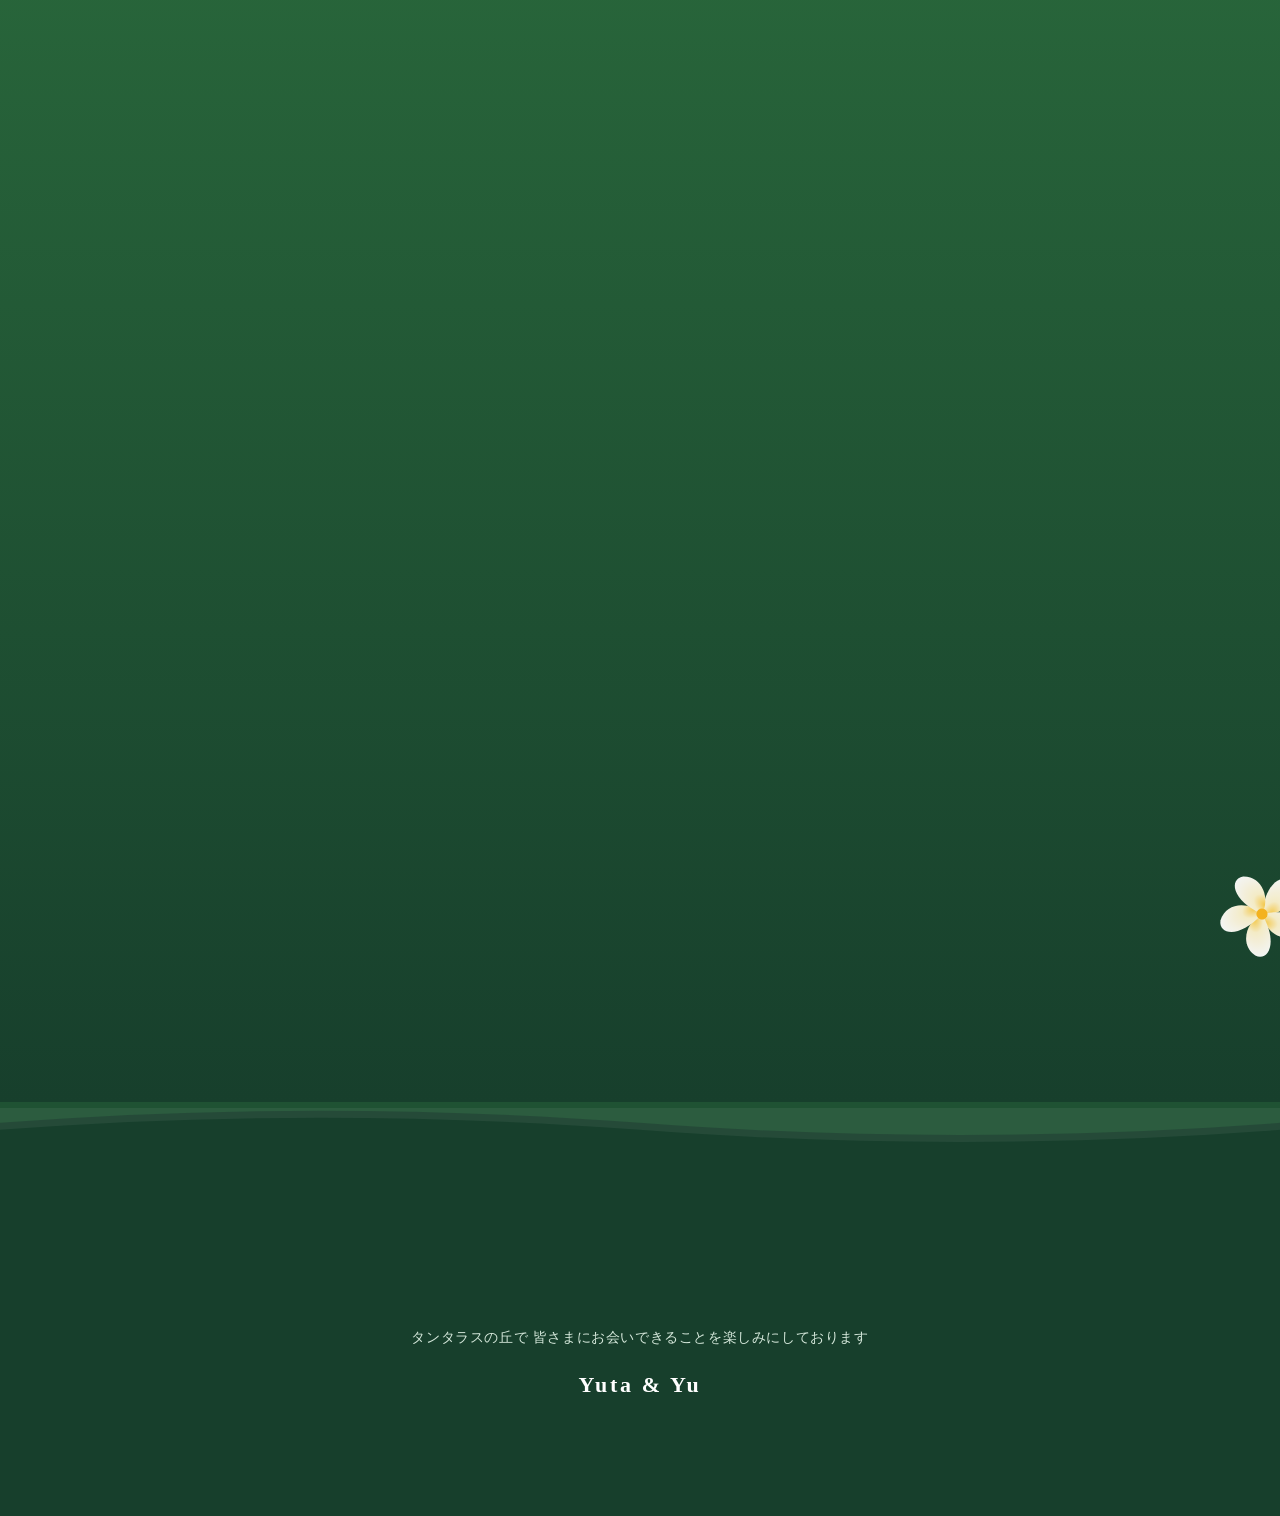
==== commit e46e443a: "Use the couple's own photos; update day-of schedule and party venue Co-Authored-By: Claude Opus 5.5 " ====
--- a/index.html
+++ b/index.html
@@ -3,7 +3,7 @@
 <head>
 <meta charset="UTF-8">
 <meta name="viewport" content="width=device-width, initial-scale=1, viewport-fit=cover">
-<meta http-equiv="Content-Security-Policy" content="default-src 'self'; script-src 'self'; style-src 'self' https://fonts.googleapis.com; font-src https://fonts.gstatic.com; img-src 'self' data: https://images.unsplash.com; connect-src 'self' https://*.supabase.co; frame-src https://www.google.com; base-uri 'none'; form-action 'none'; object-src 'none'">
+<meta http-equiv="Content-Security-Policy" content="default-src 'self'; script-src 'self'; style-src 'self' https://fonts.googleapis.com; font-src https://fonts.gstatic.com; img-src 'self' data:; connect-src 'self' https://*.supabase.co; frame-src https://www.google.com; base-uri 'none'; form-action 'none'; object-src 'none'">
 <meta name="referrer" content="strict-origin-when-cross-origin">
 <meta name="robots" content="noindex, nofollow">
 <meta name="theme-color" content="#1673c4">
@@ -11,7 +11,7 @@
 <link rel="preconnect" href="https://fonts.googleapis.com">
 <link rel="preconnect" href="https://fonts.gstatic.com" crossorigin>
 <link rel="stylesheet" href="https://fonts.googleapis.com/css2?family=Parisienne&family=Cormorant+Garamond:wght@500;600&family=Zen+Maru+Gothic:wght@400;500;700&display=swap">
-<link rel="stylesheet" href="css/style.css?v=6">
+<link rel="stylesheet" href="css/style.css?v=8">
 </head>
 <body class="is-locked">
 
@@ -148,6 +148,13 @@
         <p class="card__addr" data-bind="venue.address"></p>
         <p class="card__addr" id="telLine">TEL <a data-tel="venue.tel"></a></p>
         <ul class="card__list" data-list="venue.access"></ul>
+        <div class="card__sub" id="partyBlock">
+          <h3 class="card__title">パーティー会場</h3>
+          <p class="card__venue" data-bind="party.name"></p>
+          <p class="card__addr" data-bind="party.address"></p>
+          <ul class="card__list" data-list="party.access"></ul>
+          <a class="map__link map__link--left" id="partyMapLink" target="_blank" rel="noopener noreferrer">パーティー会場をGoogleマップで開く</a>
+        </div>
       </article>
 
       <article class="card card--map" data-reveal>
@@ -155,7 +162,7 @@
           <svg class="map__pin" aria-hidden="true"><use href="#i-pin" width="100%" height="100%"/></svg>
           <span class="map__ring" aria-hidden="true"></span>
         </div>
-        <a class="map__link" id="mapLink" target="_blank" rel="noopener noreferrer">Googleマップで開く</a>
+        <a class="map__link" id="mapLink" target="_blank" rel="noopener noreferrer">挙式会場をGoogleマップで開く</a>
       </article>
 
       <article class="card card--notes" id="notesBlock" data-reveal>
@@ -300,7 +307,7 @@
 
 <a class="cta" id="rsvpCta" href="#rsvp" hidden>ご出欠を回答する</a>
 
-<script src="js/config.js?v=6"></script>
-<script src="js/app.js?v=6"></script>
+<script src="js/config.js?v=8"></script>
+<script src="js/app.js?v=8"></script>
 </body>
 </html>
--- a/css/style.css
+++ b/css/style.css
@@ -121,7 +121,7 @@
 .hero__art, .hero__photo { position: absolute; inset: 0; }
 .scene { width: 100%; height: 100%; display: block; }
 .hero__photo { overflow: hidden; will-change: transform; }
-.hero__photo-img { position: absolute; inset: -4%; background-size: cover; background-position: center 55%; animation: kenburns 24s ease-in-out infinite alternate; }
+.hero__photo-img { position: absolute; inset: -4%; background-size: cover; background-position: 72% 58%; animation: kenburns 24s ease-in-out infinite alternate; }
 @keyframes kenburns { from { transform: scale(1.04) translate(0, 0); } to { transform: scale(1.14) translate(-2%, -1.5%); } }
 body.has-hero-photo .hero__veil { background: linear-gradient(180deg, rgba(8,40,70,.55) 0%, rgba(8,40,70,.18) 38%, rgba(8,40,70,0) 60%, rgba(8,40,70,.25) 100%); }
 .hero__veil { position: absolute; inset: 0; background: linear-gradient(180deg, rgba(10,60,110,.38) 0%, rgba(10,60,110,.08) 32%, rgba(10,60,110,0) 55%); pointer-events: none; }
@@ -321,6 +321,11 @@
 .card__list { list-style: none; padding: 0; margin: 16px 0 0; font-size: 14px; }
 .card__list li { padding-left: 1.3em; position: relative; margin-bottom: 6px; }
 .card__list li::before { content: ""; position: absolute; left: 0; top: .72em; width: 7px; height: 7px; border-radius: 50%; background: var(--lawn); }
+.card__sub { margin-top: 22px; padding-top: 20px; border-top: 1px dashed var(--line); }
+.map__link--left { text-align: left; padding: 8px 0 0; }
+.timeline__time--none { min-height: 1em; }
+.timeline li:has(.timeline__time--none) { padding: 2px 0; }
+.timeline li:has(.timeline__time--none) .timeline__label { font-size: 13px; opacity: .85; }
 .card--map { padding: 10px; }
 .map { position: relative; width: 100%; aspect-ratio: 4 / 3; border-radius: calc(var(--r-xl) - 10px); overflow: hidden; background: var(--mist); }
 .map iframe { position: absolute; inset: 0; width: 100%; height: 100%; border: 0; }
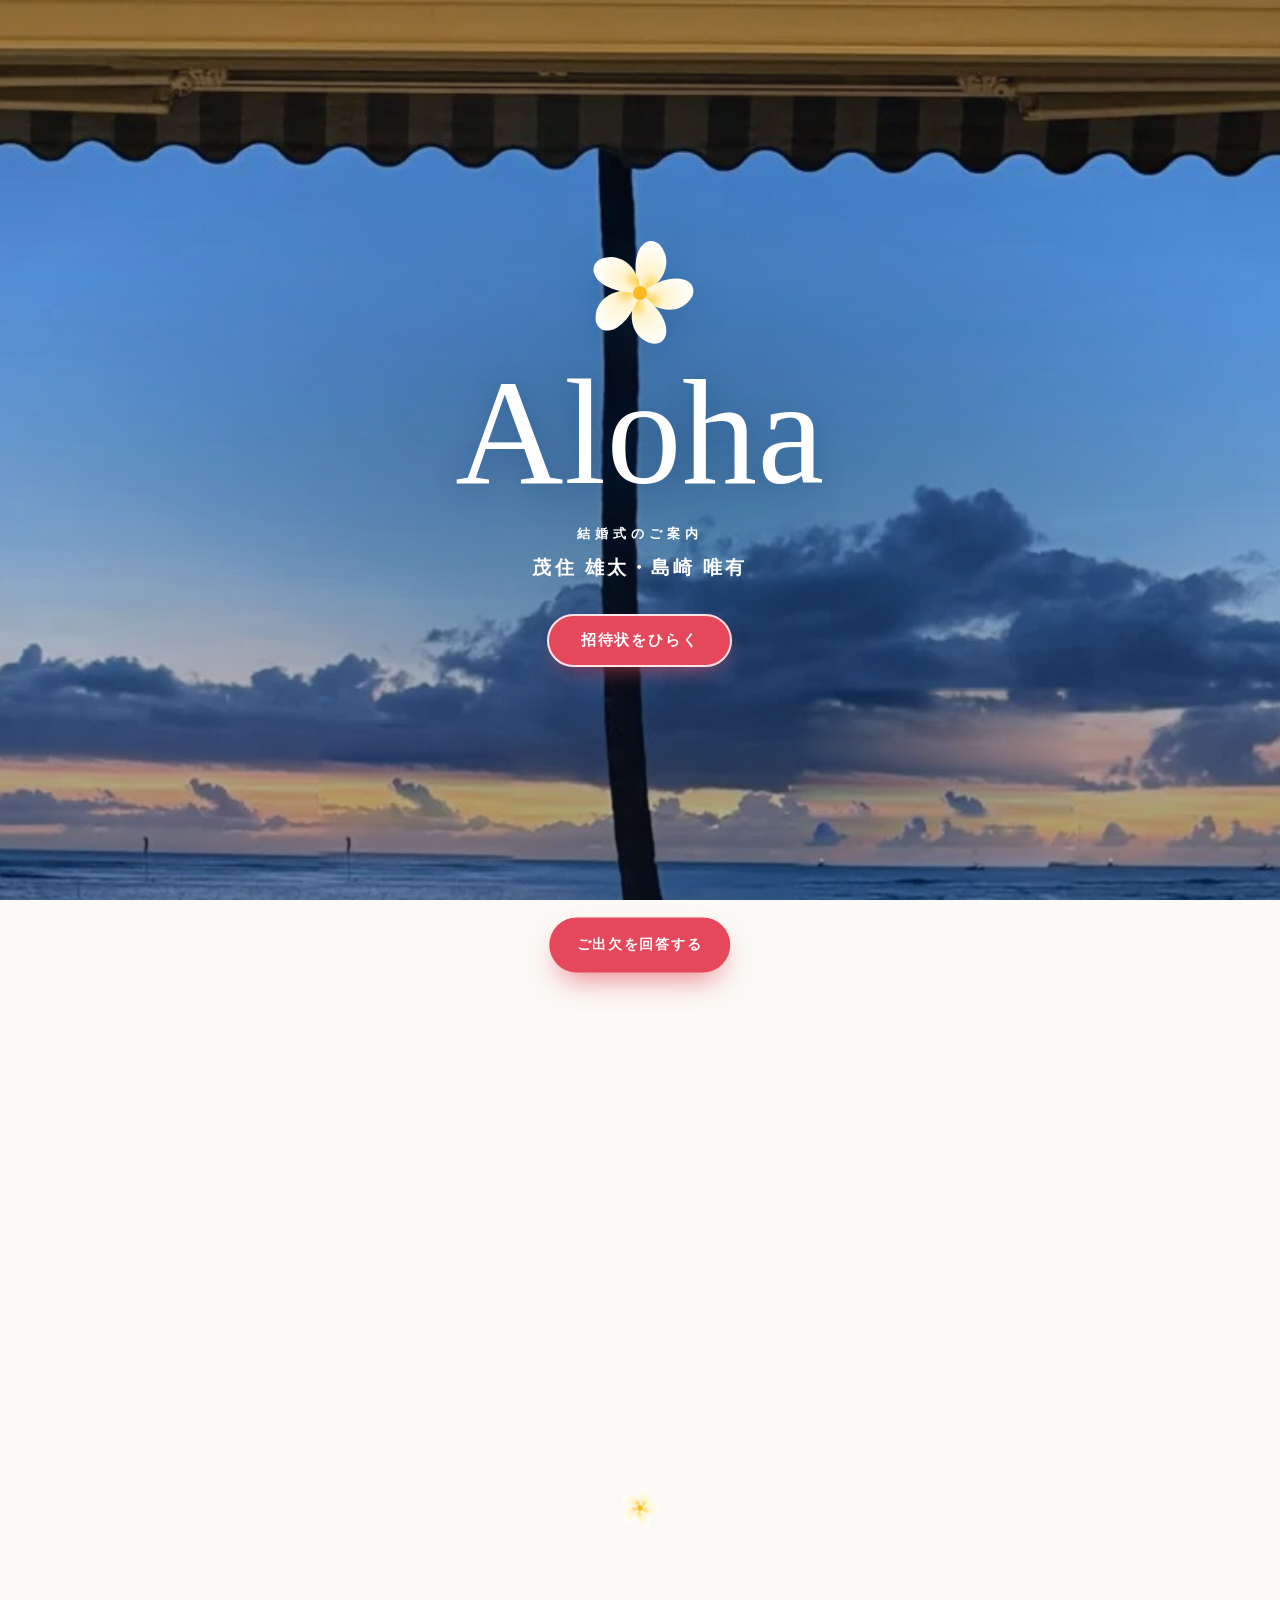
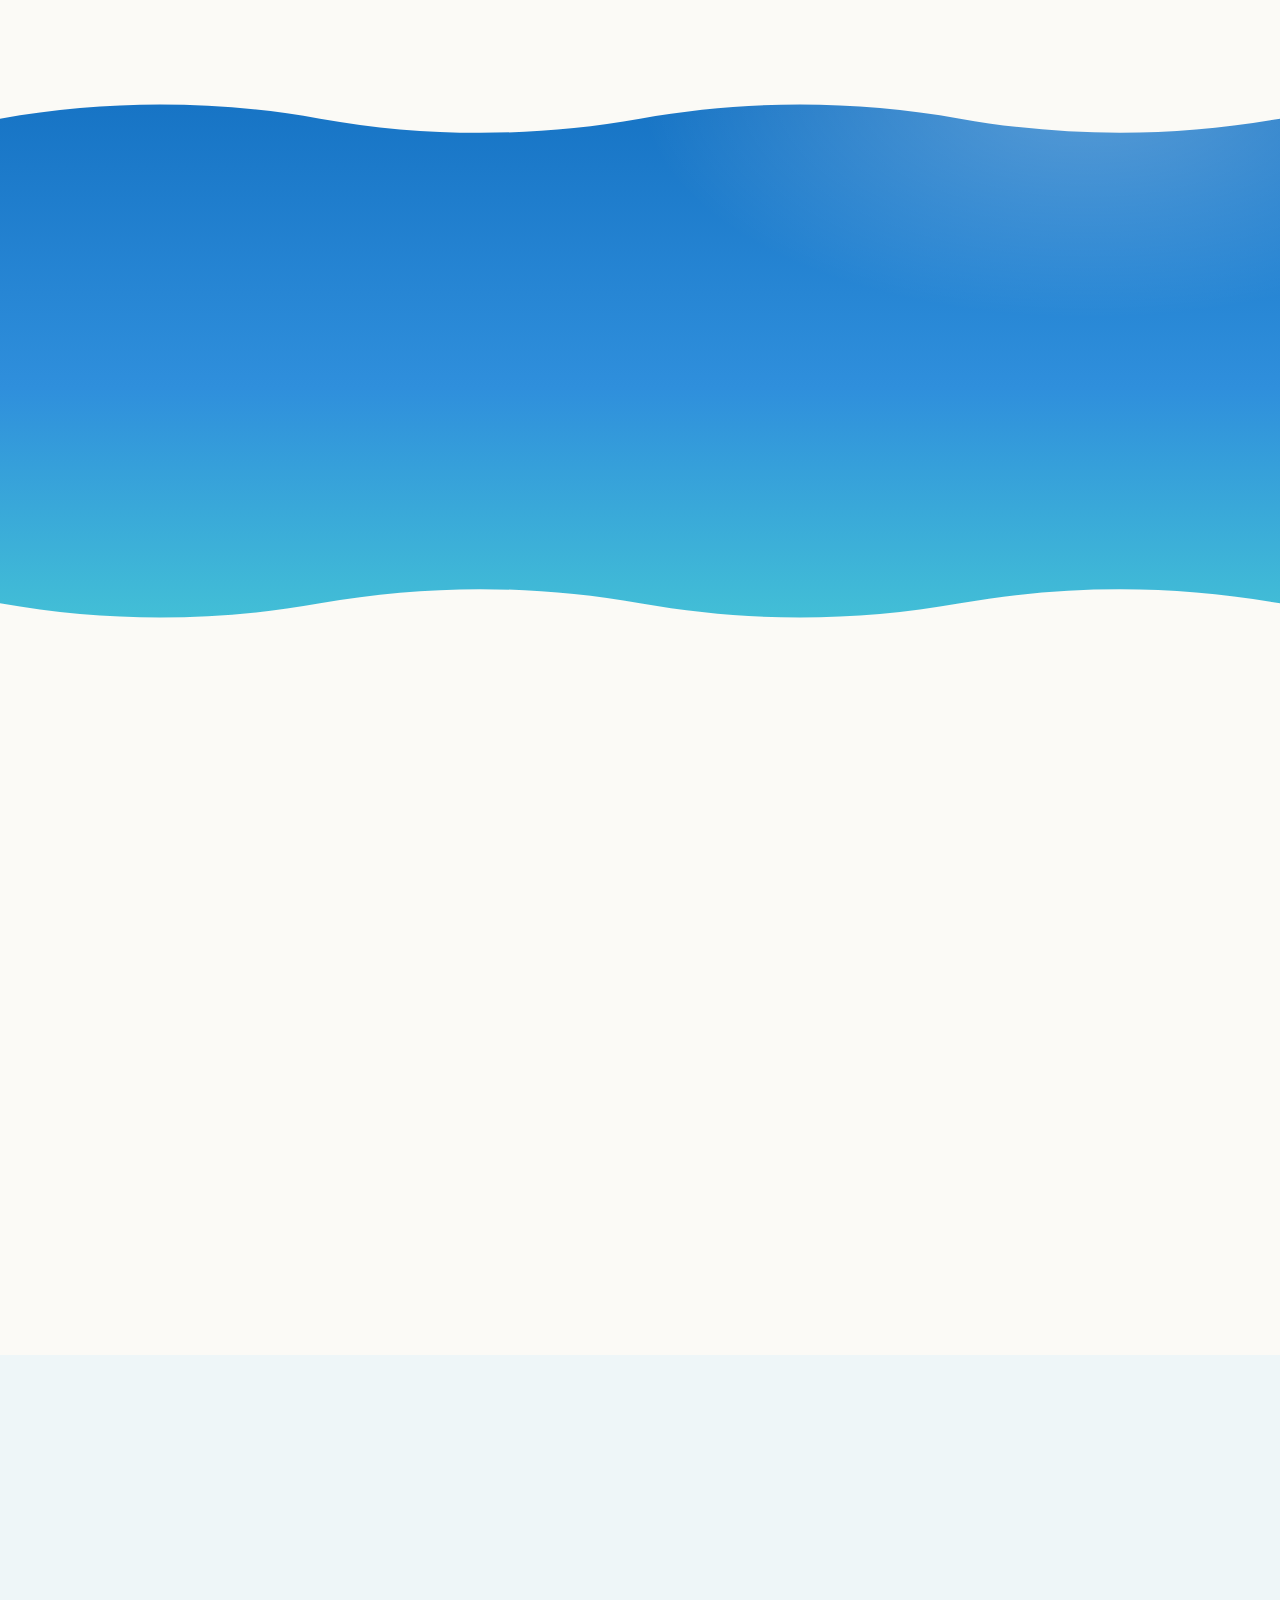
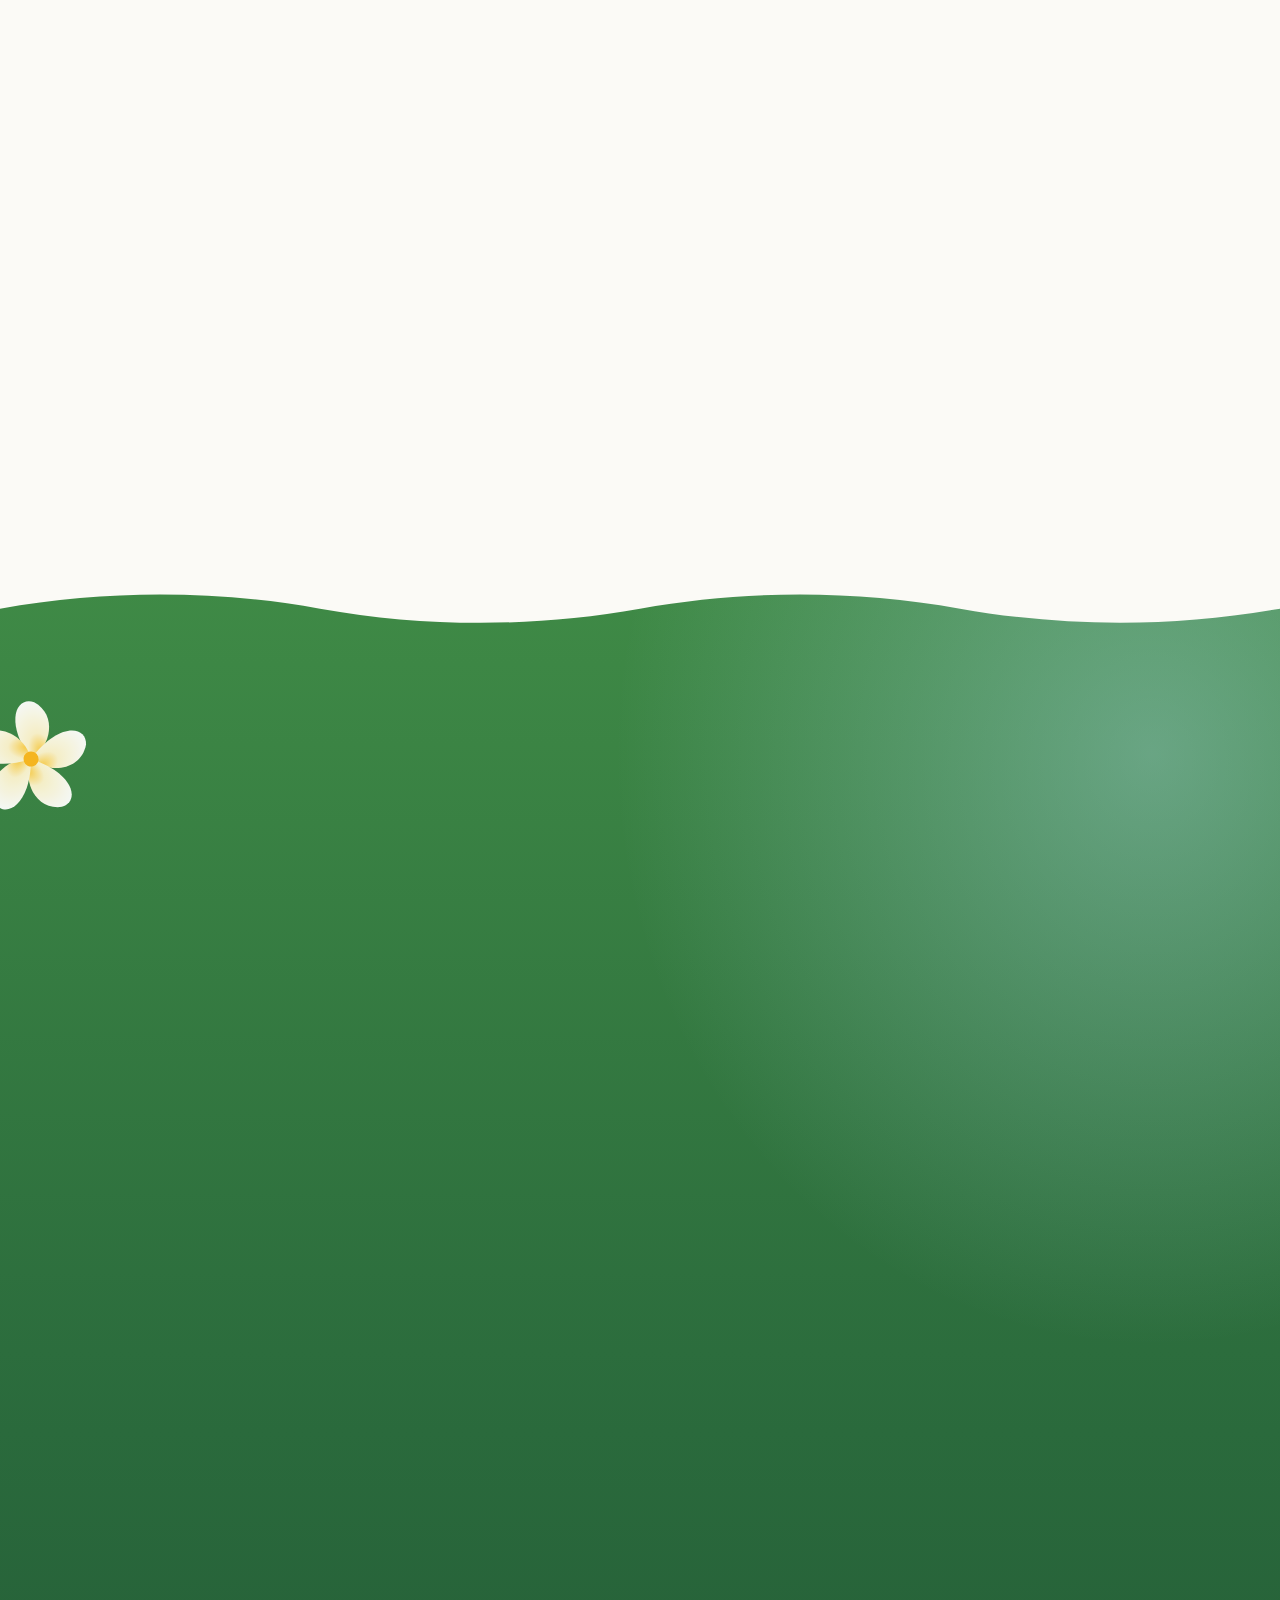
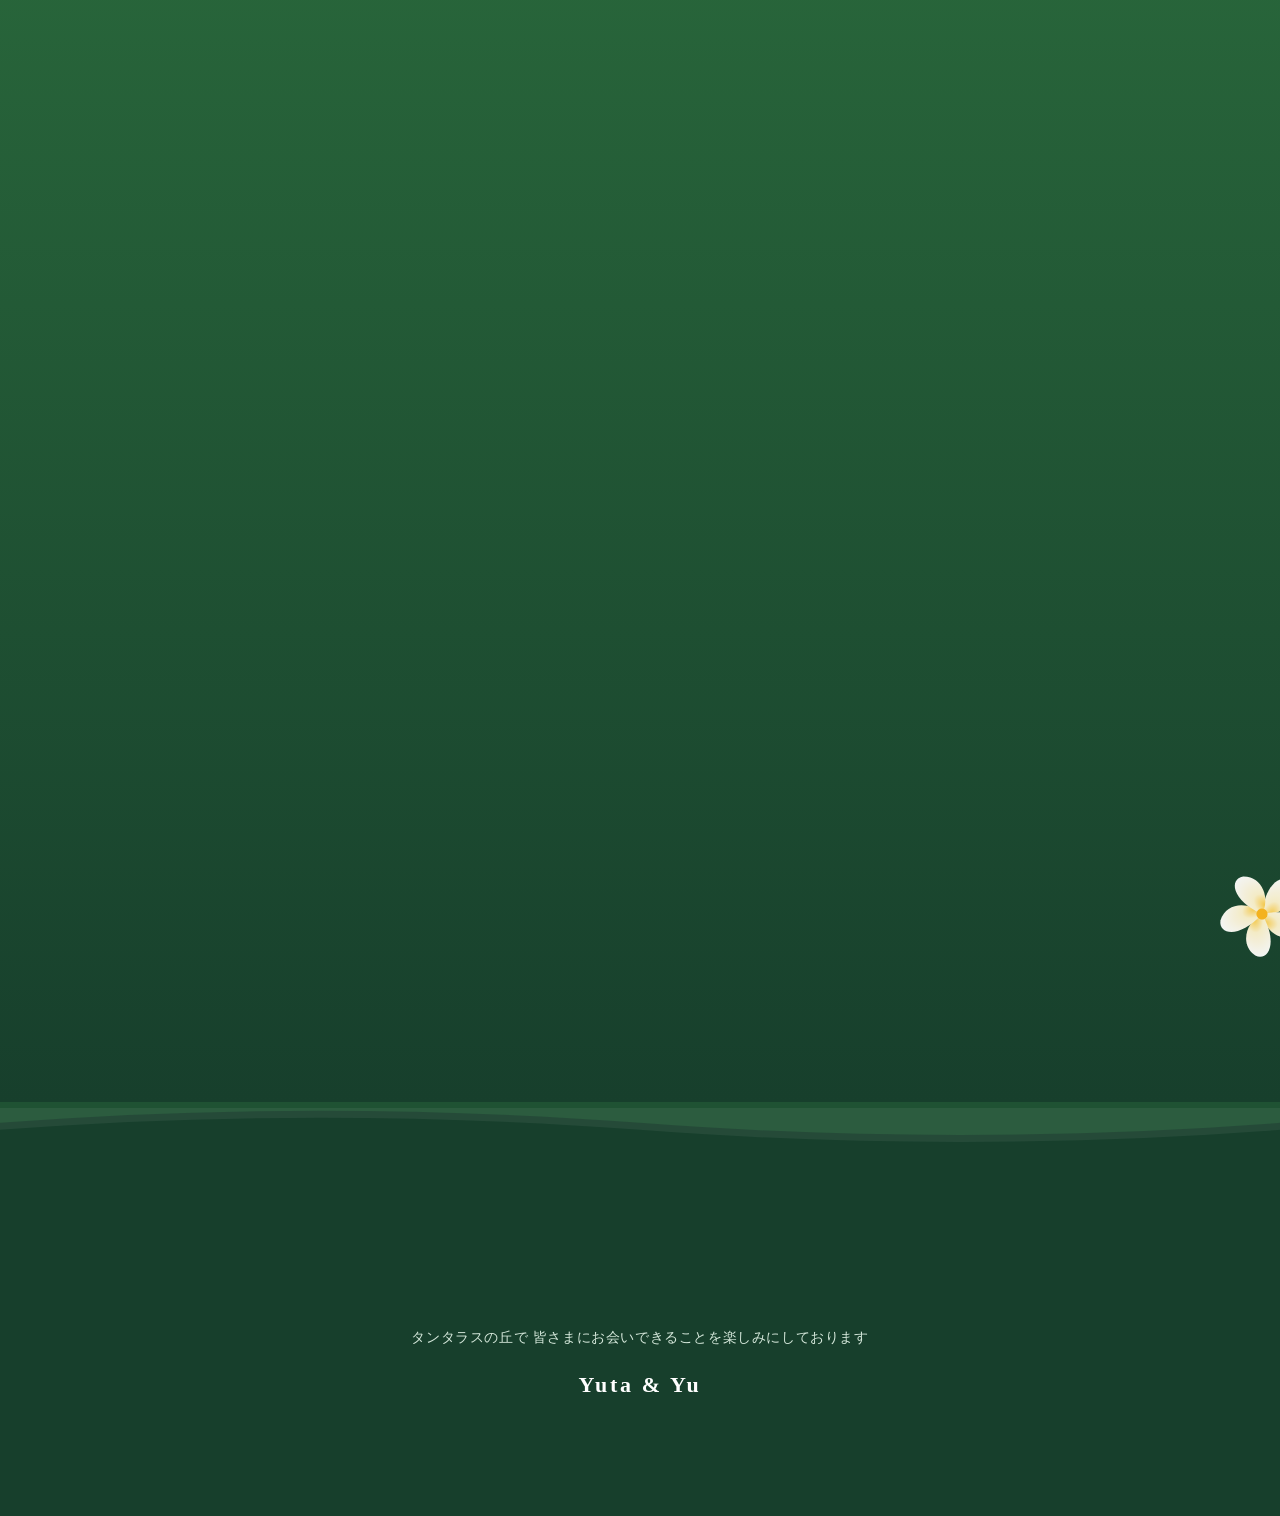
==== commit 6306a3df: "Use the Michel's sunset photo (people removed) as the opening background Co-Authored-By: Claude Opus" ====
--- a/index.html
+++ b/index.html
@@ -11,7 +11,7 @@
 <link rel="preconnect" href="https://fonts.googleapis.com">
 <link rel="preconnect" href="https://fonts.gstatic.com" crossorigin>
 <link rel="stylesheet" href="https://fonts.googleapis.com/css2?family=Parisienne&family=Cormorant+Garamond:wght@500;600&family=Zen+Maru+Gothic:wght@400;500;700&display=swap">
-<link rel="stylesheet" href="css/style.css?v=8">
+<link rel="stylesheet" href="css/style.css?v=10">
 </head>
 <body class="is-locked">
 
@@ -307,7 +307,7 @@
 
 <a class="cta" id="rsvpCta" href="#rsvp" hidden>ご出欠を回答する</a>
 
-<script src="js/config.js?v=8"></script>
-<script src="js/app.js?v=8"></script>
+<script src="js/config.js?v=10"></script>
+<script src="js/app.js?v=10"></script>
 </body>
 </html>
--- a/css/style.css
+++ b/css/style.css
@@ -75,10 +75,12 @@
    ========================================================= */
 .opening { position: fixed; inset: 0; z-index: 100; display: grid; place-items: center; overflow: hidden; }
 .opening__bg {
-  position: absolute; inset: -10%;
+  position: absolute; inset: 0;
   background:
-    radial-gradient(60% 45% at 50% 38%, rgba(255,255,255,.55), transparent 70%),
-    linear-gradient(180deg, #1673c4 0%, #3b9ae4 45%, #9fd4f5 100%);
+    radial-gradient(70% 55% at 50% 50%, rgba(6,28,58,.42), rgba(6,28,58,.12) 75%),
+    linear-gradient(180deg, rgba(6,28,58,.15), rgba(6,28,58,0) 30%, rgba(6,28,58,.25) 100%),
+    url("../images/opening.jpg") center 85% / cover no-repeat,
+    #1f5f9e;
   animation: bgIn 2.4s var(--ease) both;
 }
 @keyframes bgIn { from { transform: scale(1.12); filter: saturate(.6) brightness(.85); } to { transform: none; filter: none; } }
@@ -121,9 +123,12 @@
 .hero__art, .hero__photo { position: absolute; inset: 0; }
 .scene { width: 100%; height: 100%; display: block; }
 .hero__photo { overflow: hidden; will-change: transform; }
-.hero__photo-img { position: absolute; inset: -4%; background-size: cover; background-position: 72% 58%; animation: kenburns 24s ease-in-out infinite alternate; }
+.hero__photo-img { position: absolute; inset: -4%; background-size: cover; background-position: 72% 40%; animation: kenburns 24s ease-in-out infinite alternate; }
 @keyframes kenburns { from { transform: scale(1.04) translate(0, 0); } to { transform: scale(1.14) translate(-2%, -1.5%); } }
-body.has-hero-photo .hero__veil { background: linear-gradient(180deg, rgba(8,40,70,.55) 0%, rgba(8,40,70,.18) 38%, rgba(8,40,70,0) 60%, rgba(8,40,70,.25) 100%); }
+body.has-hero-photo .hero__veil { background: linear-gradient(180deg, rgba(8,40,70,.28) 0%, rgba(8,40,70,0) 30%, rgba(8,40,70,0) 45%, rgba(8,40,70,.55) 78%, rgba(8,40,70,.7) 100%); }
+/* 写真がある時は文字を下部に置き、お二人の顔に重ならないようにする */
+body.has-hero-photo .hero__text { top: auto; bottom: clamp(96px, 15vh, 150px); }
+body.has-hero-photo .hero__names { font-size: clamp(56px, 14vw, 128px); }
 .hero__veil { position: absolute; inset: 0; background: linear-gradient(180deg, rgba(10,60,110,.38) 0%, rgba(10,60,110,.08) 32%, rgba(10,60,110,0) 55%); pointer-events: none; }
 .hero__text { position: absolute; left: 0; right: 0; top: clamp(70px, 12vh, 130px); text-align: center; padding: 0 20px; }
 .hero__sub { margin: 0; font-family: var(--serif); font-style: italic; font-weight: 500; font-size: clamp(17px, 2vw, 22px); letter-spacing: .06em; text-shadow: 0 1px 12px rgba(10,50,90,.45); opacity: 0; }
@@ -482,3 +487,5 @@
   .js [data-reveal], .js [data-reveal-children] > *, .hero__names .ch, .hero__sub, .hero__chips { opacity: 1 !important; transform: none !important; }
   .js [data-reveal="head"] .head__script { clip-path: none !important; }
 }
+/* 縦長画面ではお二人の顔が中央に来るよう表示位置を調整 */
+@media (orientation: portrait) { .hero__photo-img { background-position: 56% 40%; } }
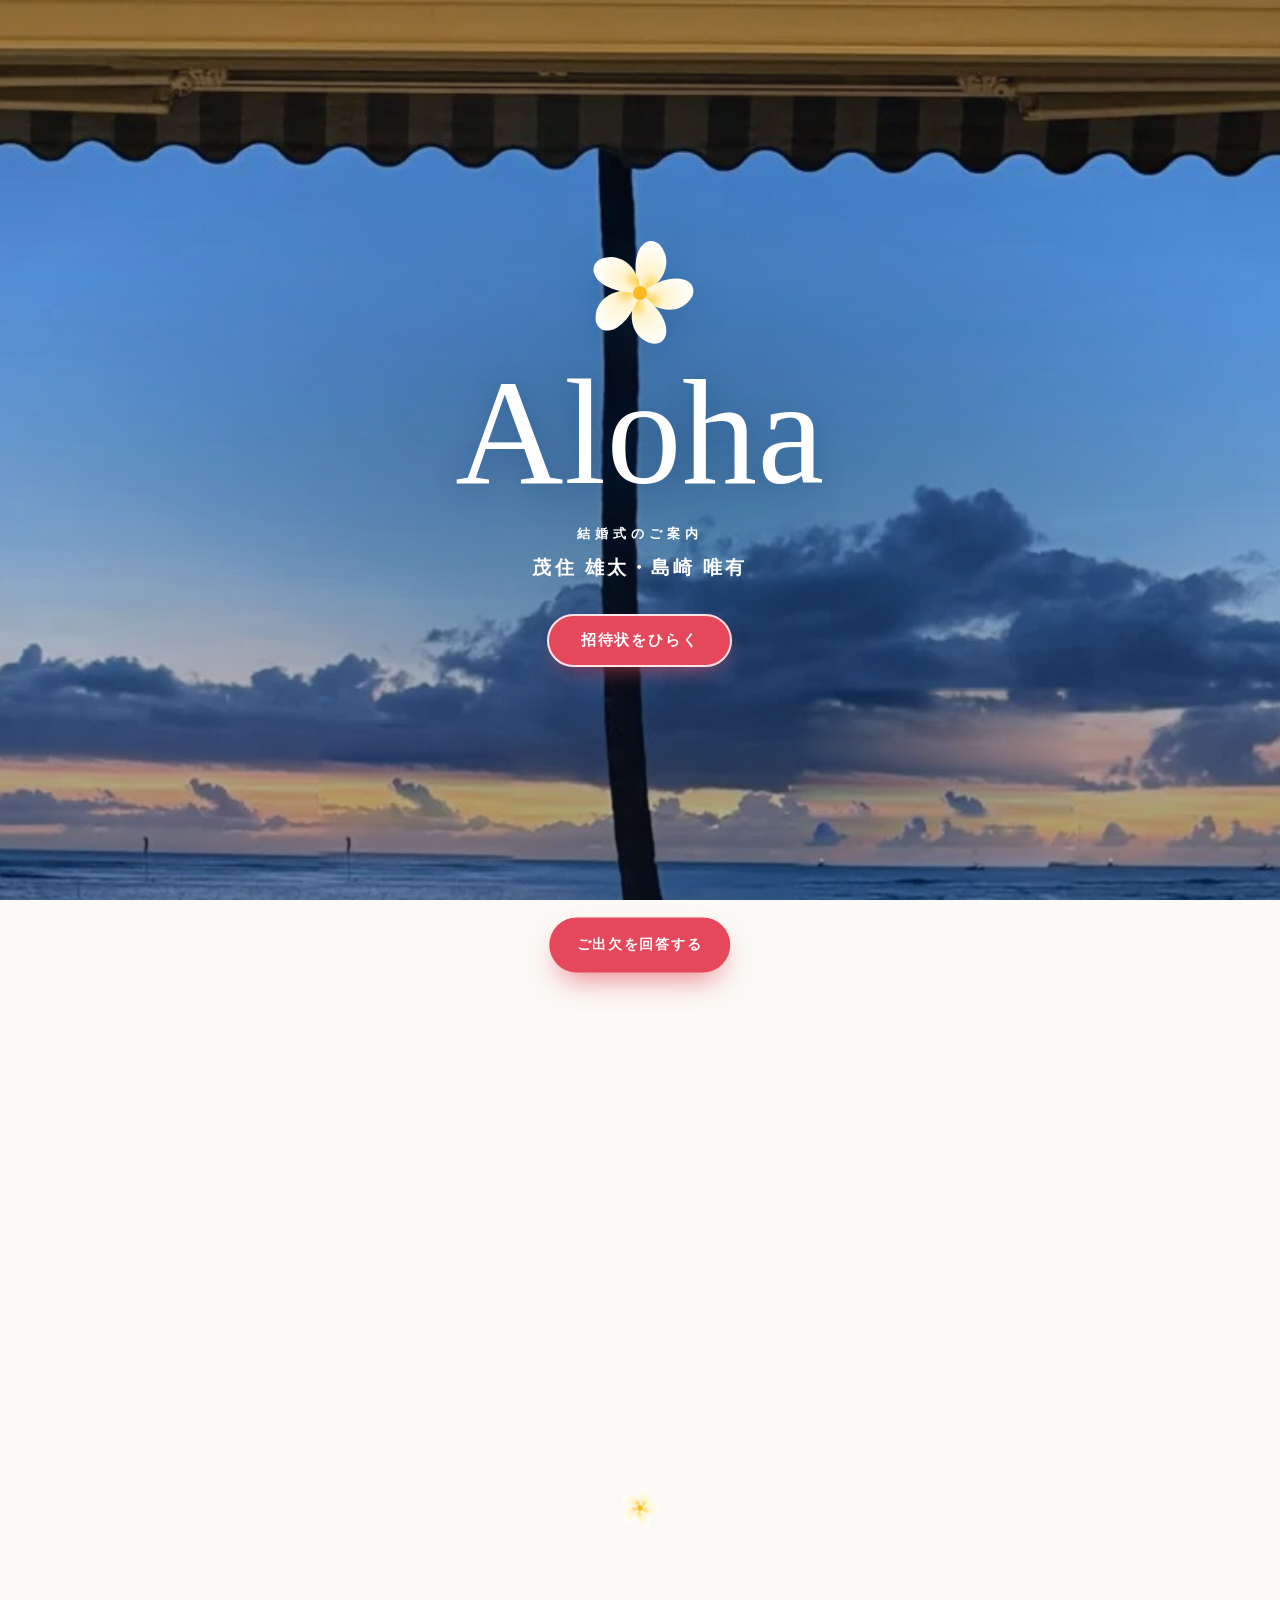
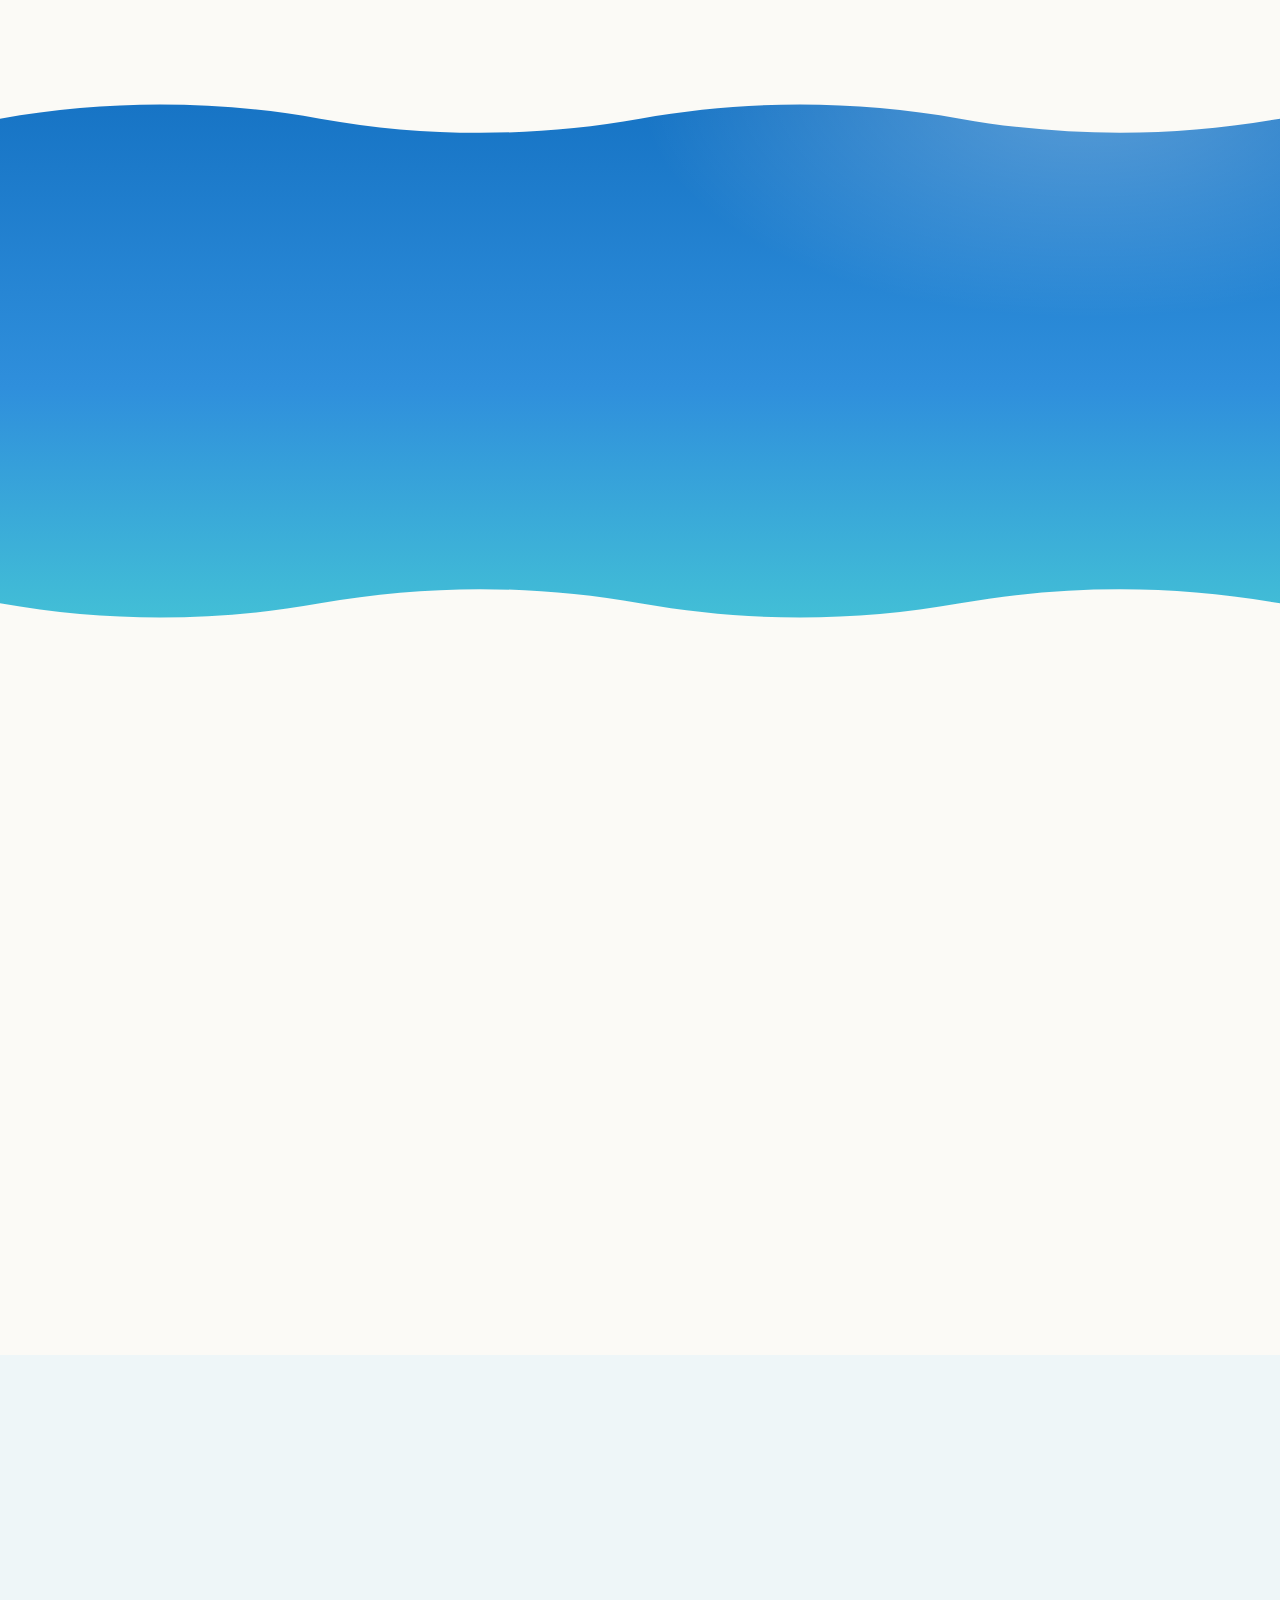
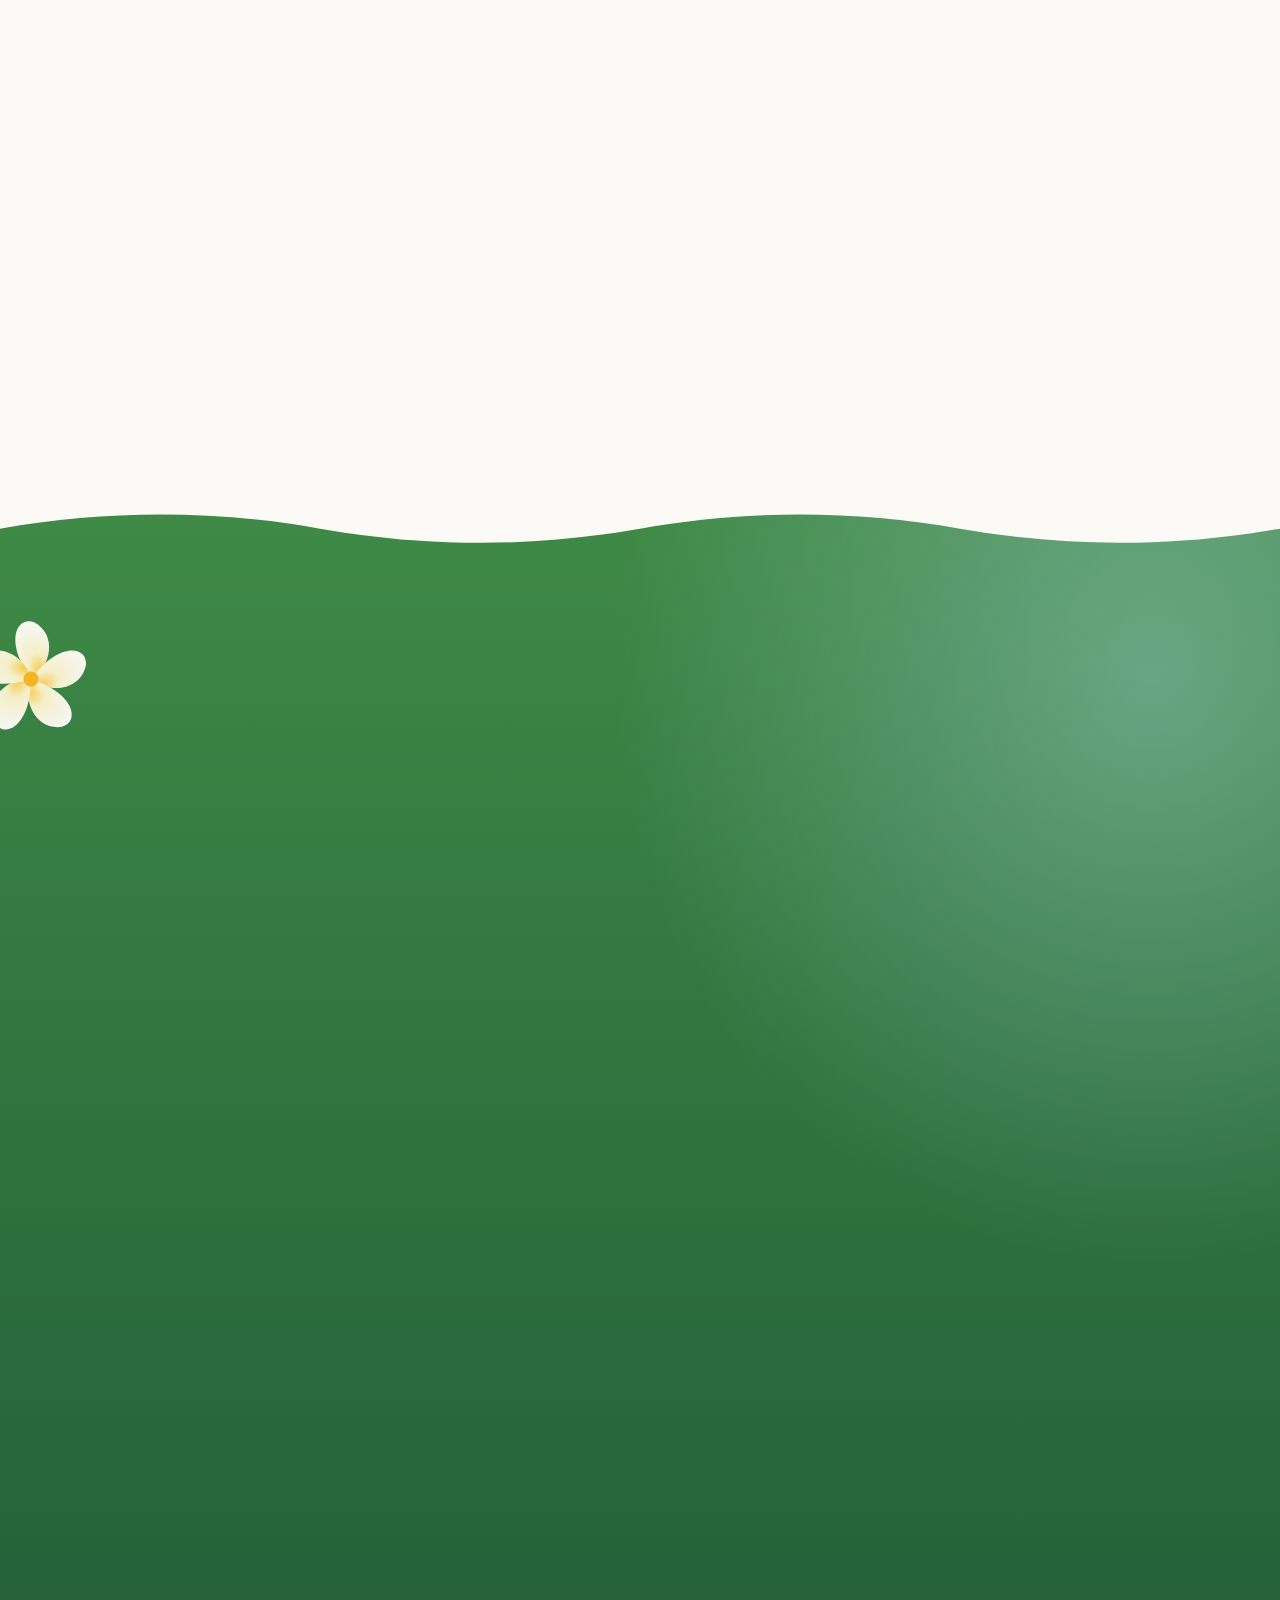
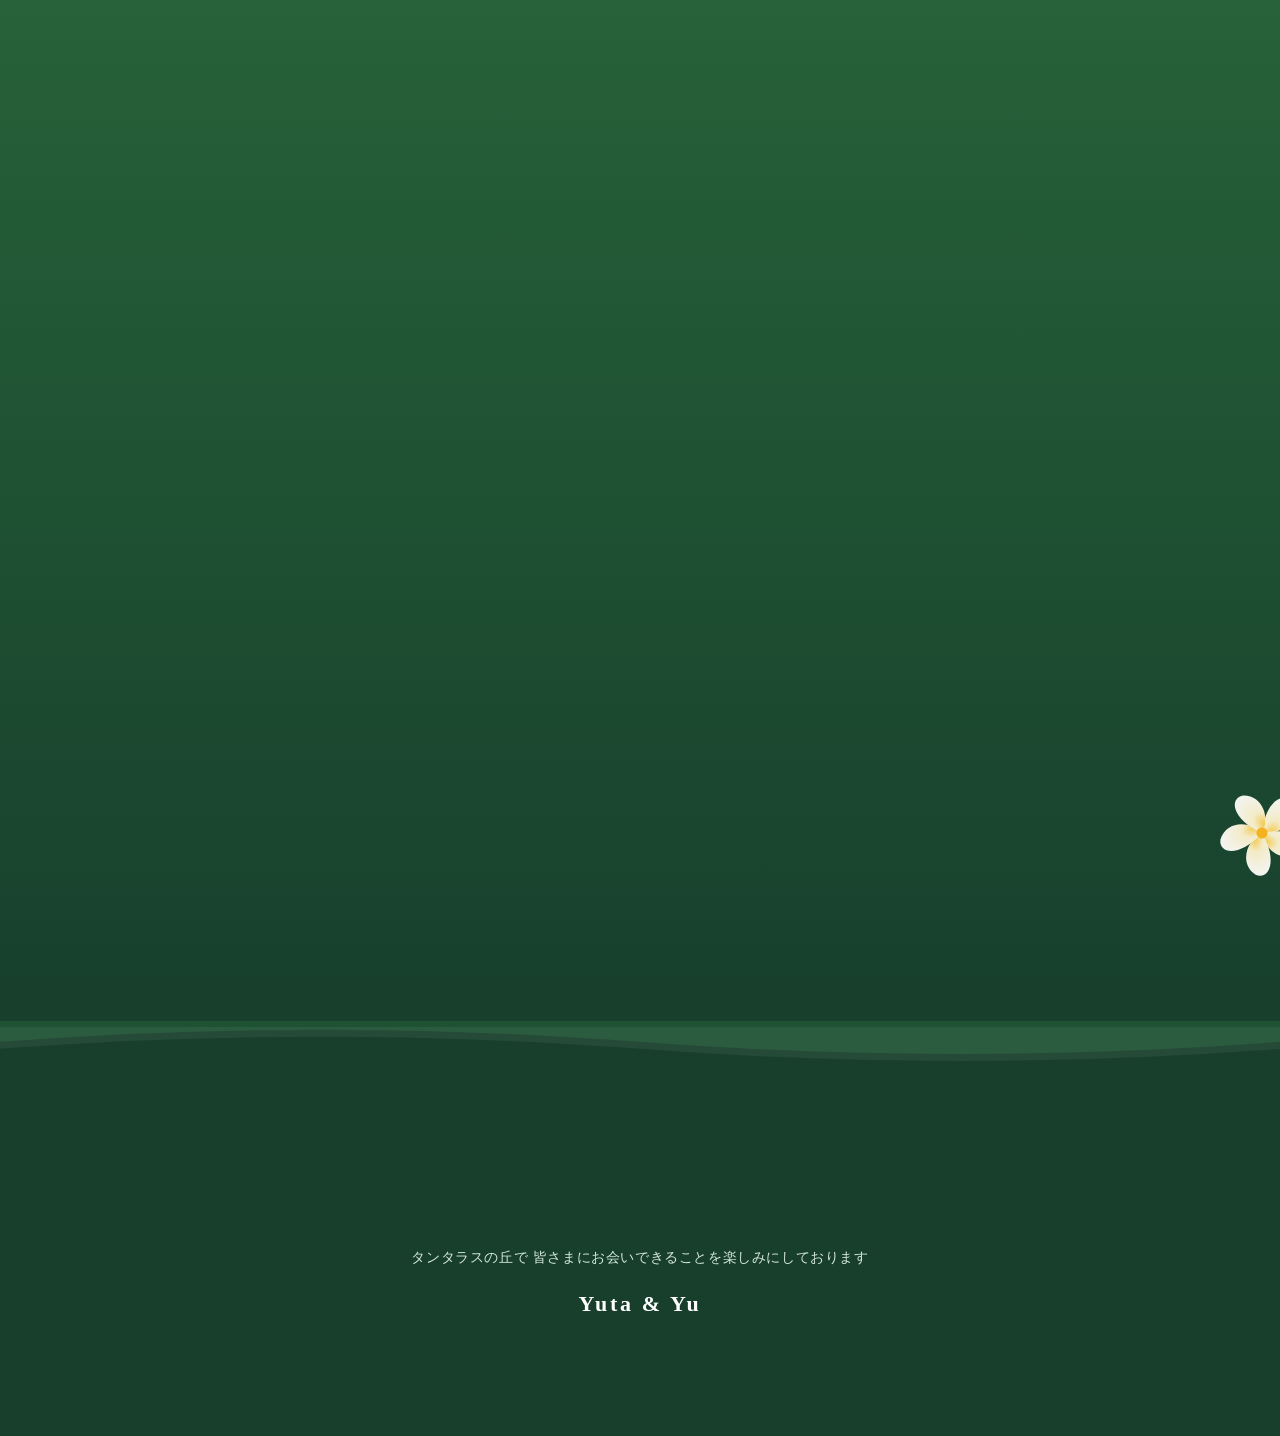
==== commit a2c9f891: "Add two gallery photos; unify information card corners and heights Co-Authored-By: Claude Opus 5.5 <" ====
--- a/index.html
+++ b/index.html
@@ -11,7 +11,7 @@
 <link rel="preconnect" href="https://fonts.googleapis.com">
 <link rel="preconnect" href="https://fonts.gstatic.com" crossorigin>
 <link rel="stylesheet" href="https://fonts.googleapis.com/css2?family=Parisienne&family=Cormorant+Garamond:wght@500;600&family=Zen+Maru+Gothic:wght@400;500;700&display=swap">
-<link rel="stylesheet" href="css/style.css?v=10">
+<link rel="stylesheet" href="css/style.css?v=11">
 </head>
 <body class="is-locked">
 
@@ -307,7 +307,7 @@
 
 <a class="cta" id="rsvpCta" href="#rsvp" hidden>ご出欠を回答する</a>
 
-<script src="js/config.js?v=10"></script>
-<script src="js/app.js?v=10"></script>
+<script src="js/config.js?v=11"></script>
+<script src="js/app.js?v=11"></script>
 </body>
 </html>
--- a/css/style.css
+++ b/css/style.css
@@ -301,8 +301,8 @@
    ご案内
    ========================================================= */
 .bento { display: grid; gap: 14px; max-width: 1000px; margin: 0 auto; }
-.card { position: relative; border-radius: var(--r-xl); padding: 28px 22px; background: #fff; box-shadow: var(--shadow); border: 1px solid var(--line); }
-.card__icon { width: 42px; height: 42px; border-radius: 14px; display: grid; place-items: center; background: #e8f4ea; color: var(--leaf); margin-bottom: 14px; }
+.card { position: relative; border-radius: var(--r-lg); padding: 28px 22px; background: #fff; box-shadow: var(--shadow); border: 1px solid var(--line); }
+.card__icon { width: 42px; height: 42px; border-radius: 12px; display: grid; place-items: center; background: #e8f4ea; color: var(--leaf); margin-bottom: 14px; }
 .card__icon svg { width: 22px; height: 22px; fill: currentColor; }
 .card__title { margin: 0 0 6px; font-size: 12px; font-weight: 700; letter-spacing: .26em; color: var(--sub); }
 .card--date { background: linear-gradient(155deg, #2f6b3a 0%, #1f5233 100%); color: #fff; border: 0; overflow: hidden; }
@@ -331,8 +331,8 @@
 .timeline__time--none { min-height: 1em; }
 .timeline li:has(.timeline__time--none) { padding: 2px 0; }
 .timeline li:has(.timeline__time--none) .timeline__label { font-size: 13px; opacity: .85; }
-.card--map { padding: 10px; }
-.map { position: relative; width: 100%; aspect-ratio: 4 / 3; border-radius: calc(var(--r-xl) - 10px); overflow: hidden; background: var(--mist); }
+.card--map { padding: 12px; }
+.map { position: relative; width: 100%; aspect-ratio: 4 / 3; border-radius: var(--r-md); overflow: hidden; background: var(--mist); }
 .map iframe { position: absolute; inset: 0; width: 100%; height: 100%; border: 0; }
 /* 地図に落ちてくるピン（表示が終わると消える） */
 .map__pin { position: absolute; left: 50%; top: 50%; width: 44px; height: 44px; margin: -44px 0 0 -22px; fill: var(--hibiscus); z-index: 2; filter: drop-shadow(0 6px 6px rgba(0,0,0,.25)); opacity: 0; pointer-events: none; }
@@ -350,7 +350,12 @@
 .note__b { margin: 0; font-size: 13px; color: var(--sub); line-height: 1.8; }
 .bento .card:nth-child(2) { --delay: .1s; } .bento .card:nth-child(3) { --delay: .2s; } .bento .card:nth-child(4) { --delay: .3s; }
 @media (min-width: 840px) {
-  .bento { grid-template-columns: 1.05fr 1fr; grid-template-areas: "date venue" "notes map"; align-items: start; }
+  .bento { grid-template-columns: 1.05fr 1fr; grid-template-areas: "date venue" "notes map"; align-items: stretch; }
+  /* 同じ段のカードは高さをそろえ、角と下端の位置を一致させる */
+  .card--map { display: flex; flex-direction: column; }
+  .card--date { display: flex; flex-direction: column; }
+  .card--date #schedule { margin-block: auto; }
+  .card--map .map { flex: 1; aspect-ratio: auto; min-height: 260px; }
   .card--date { grid-area: date; } .card--venue { grid-area: venue; } .card--map { grid-area: map; } .card--notes { grid-area: notes; }
 }
 
@@ -372,7 +377,7 @@
 .rsvp__lead strong { color: var(--plumeria); font-size: 17px; }
 .demo-banner { max-width: 560px; margin: 0 auto 18px; padding: 10px 14px; font-size: 12px; border-radius: 14px; background: rgba(255,201,61,.18); border: 1px solid rgba(255,201,61,.55); }
 .glass {
-  position: relative; max-width: 560px; margin: 0 auto; text-align: left; border-radius: var(--r-xl); padding: 28px 20px;
+  position: relative; max-width: 560px; margin: 0 auto; text-align: left; border-radius: var(--r-lg); padding: 28px 20px;
   background: rgba(255,255,255,.1); border: 1px solid rgba(255,255,255,.28);
   backdrop-filter: blur(16px); -webkit-backdrop-filter: blur(16px);
   box-shadow: 0 30px 60px -30px rgba(0,0,0,.5);
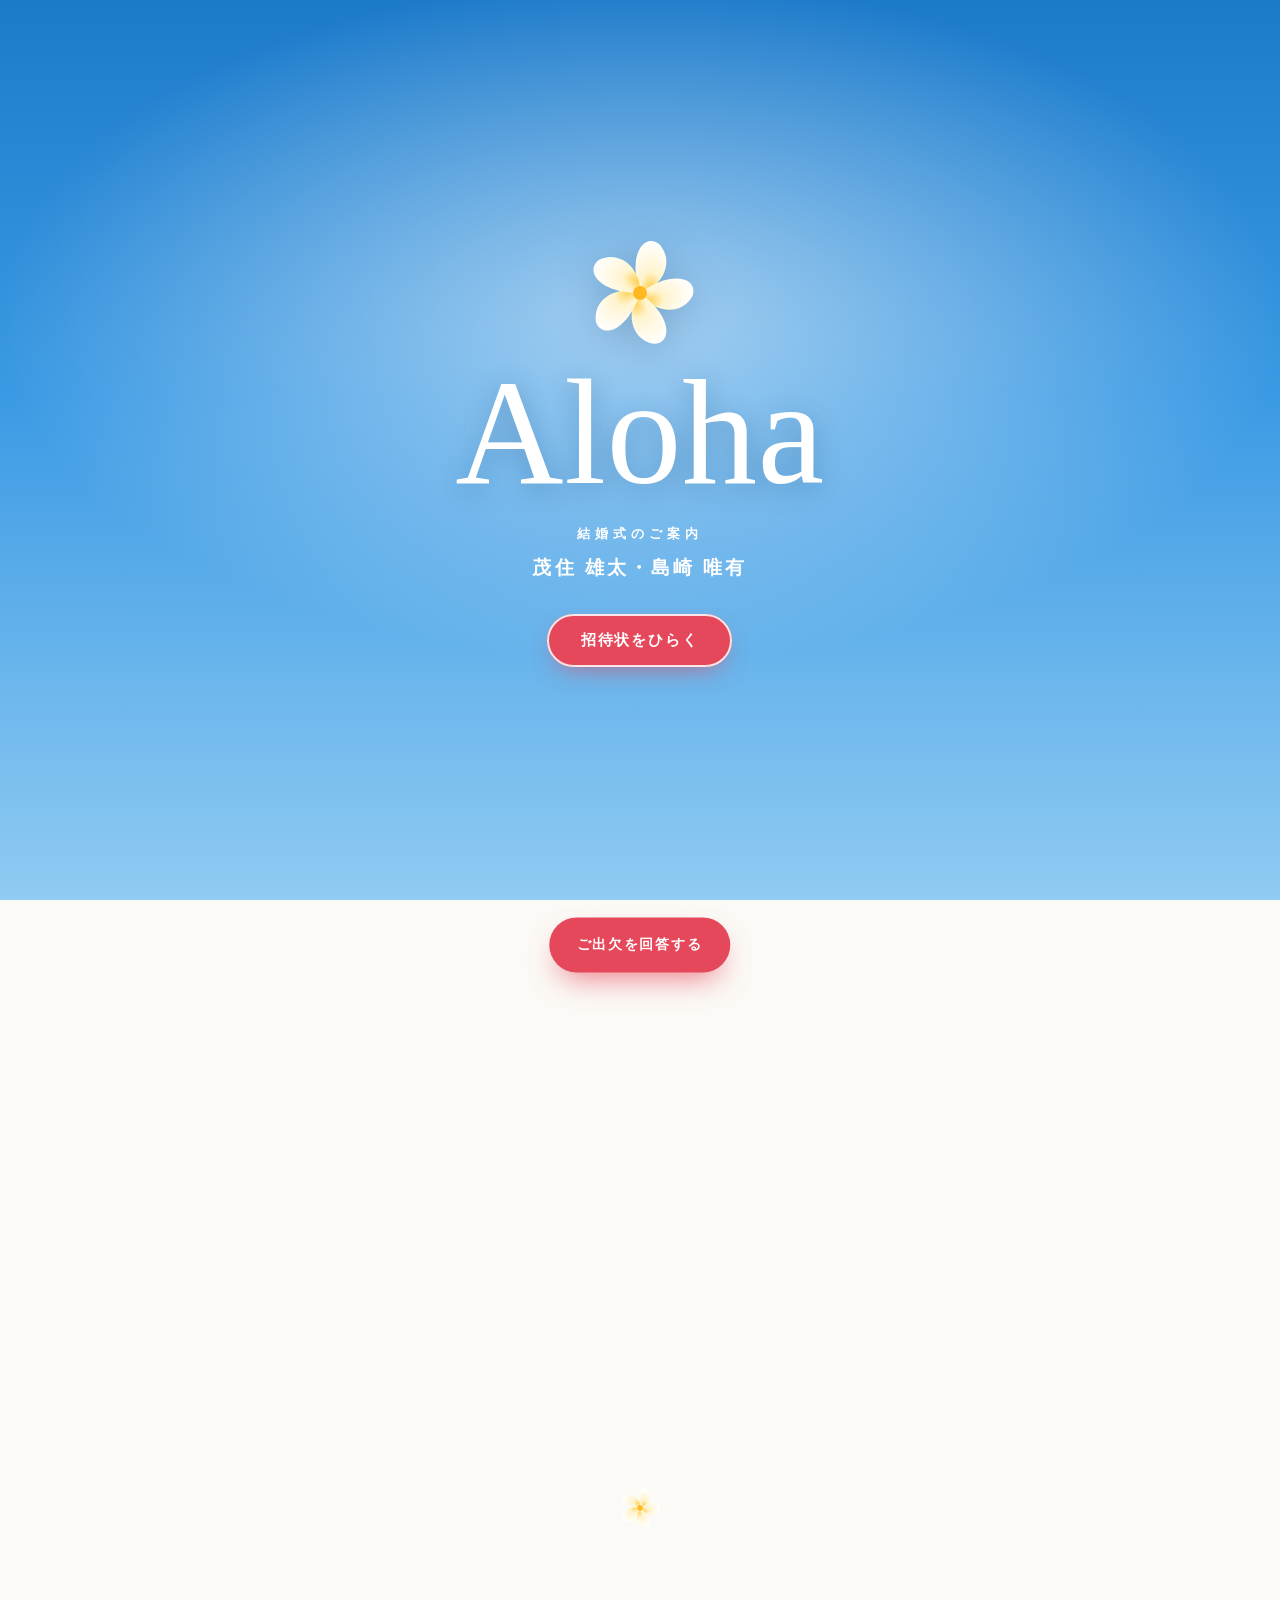
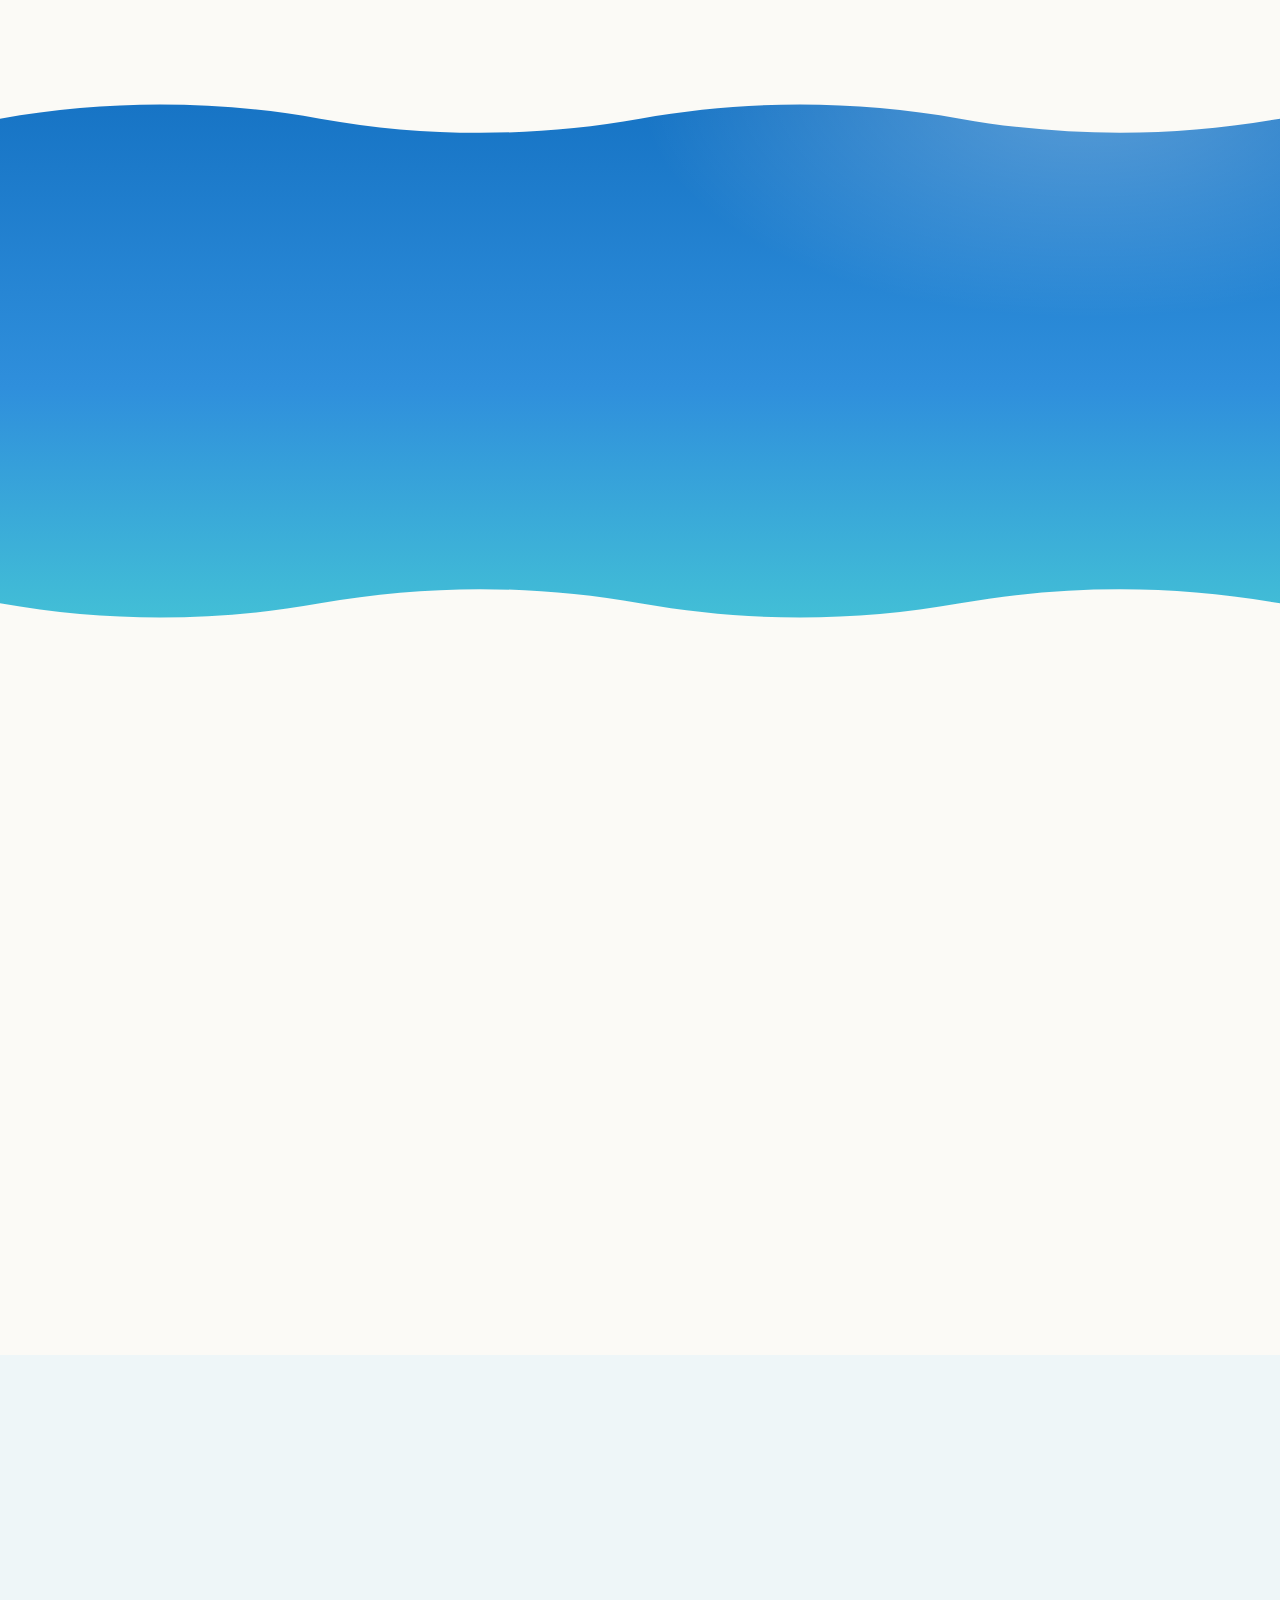
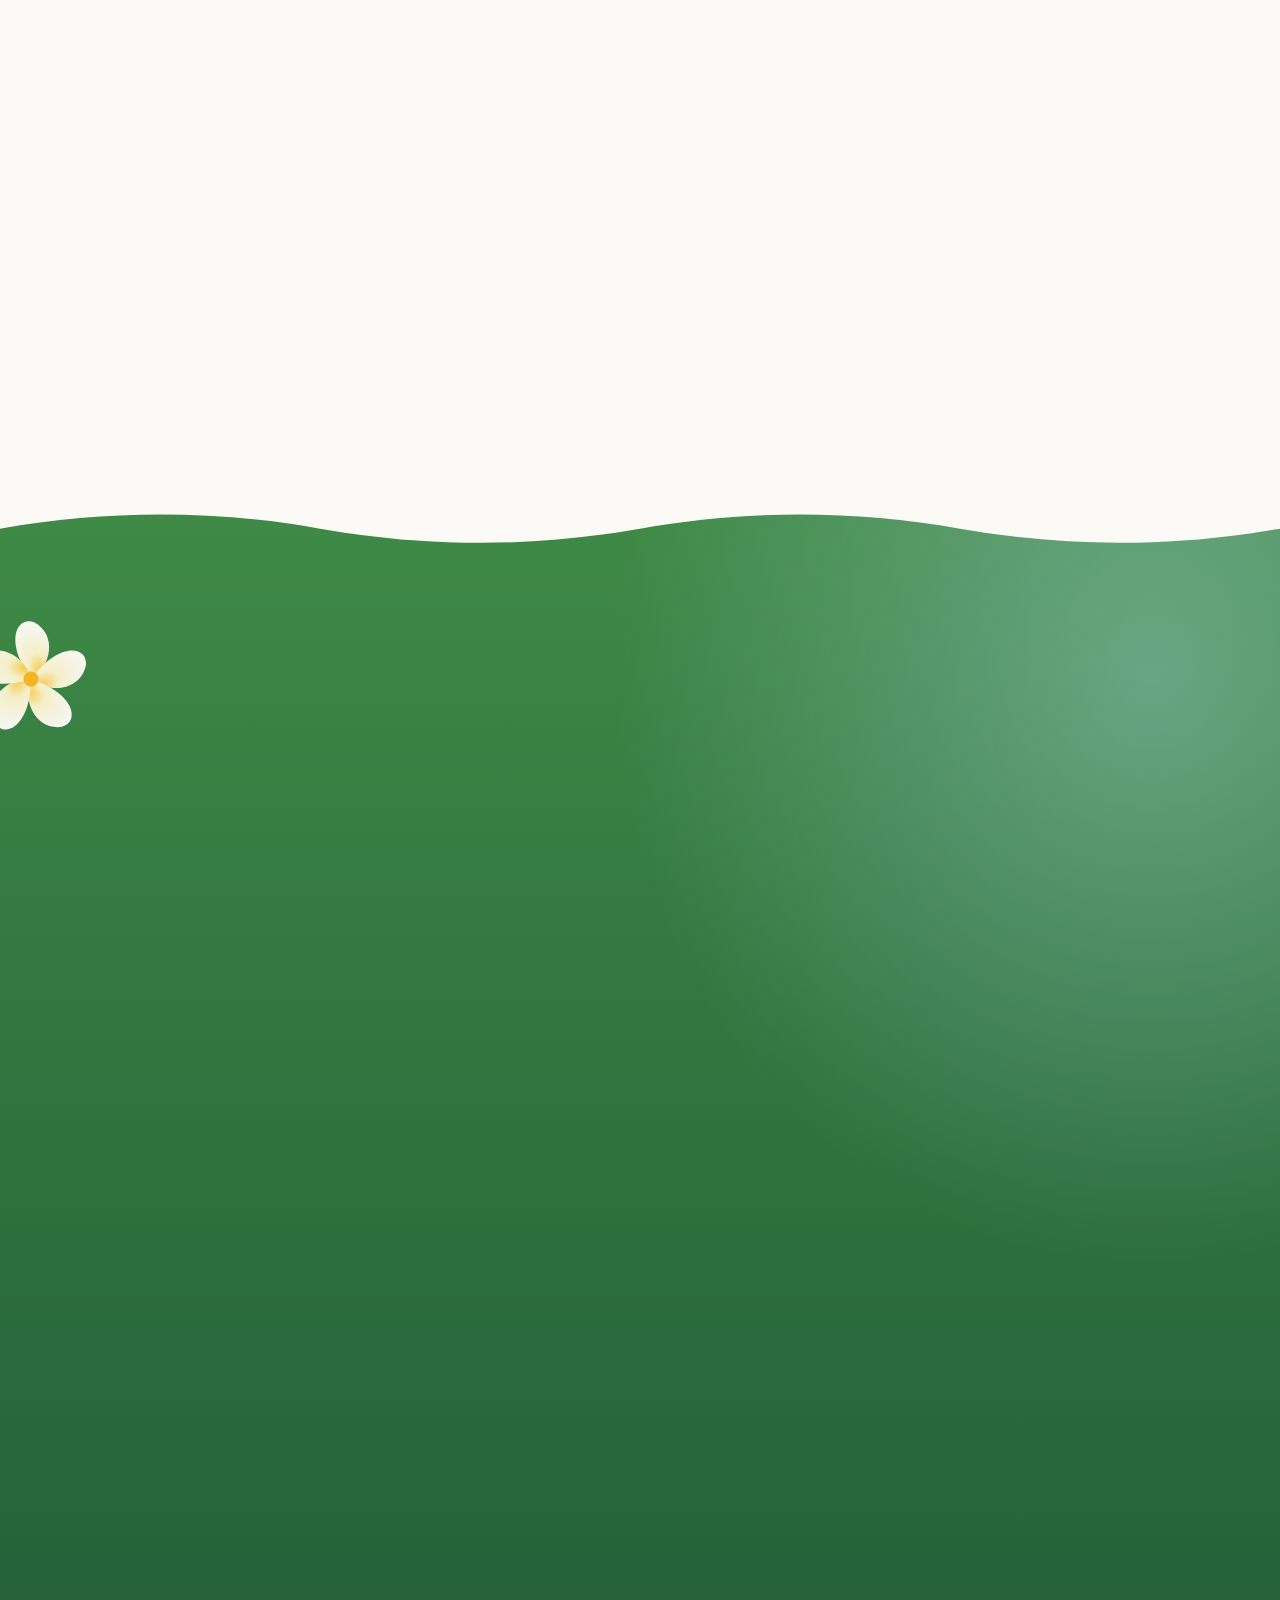
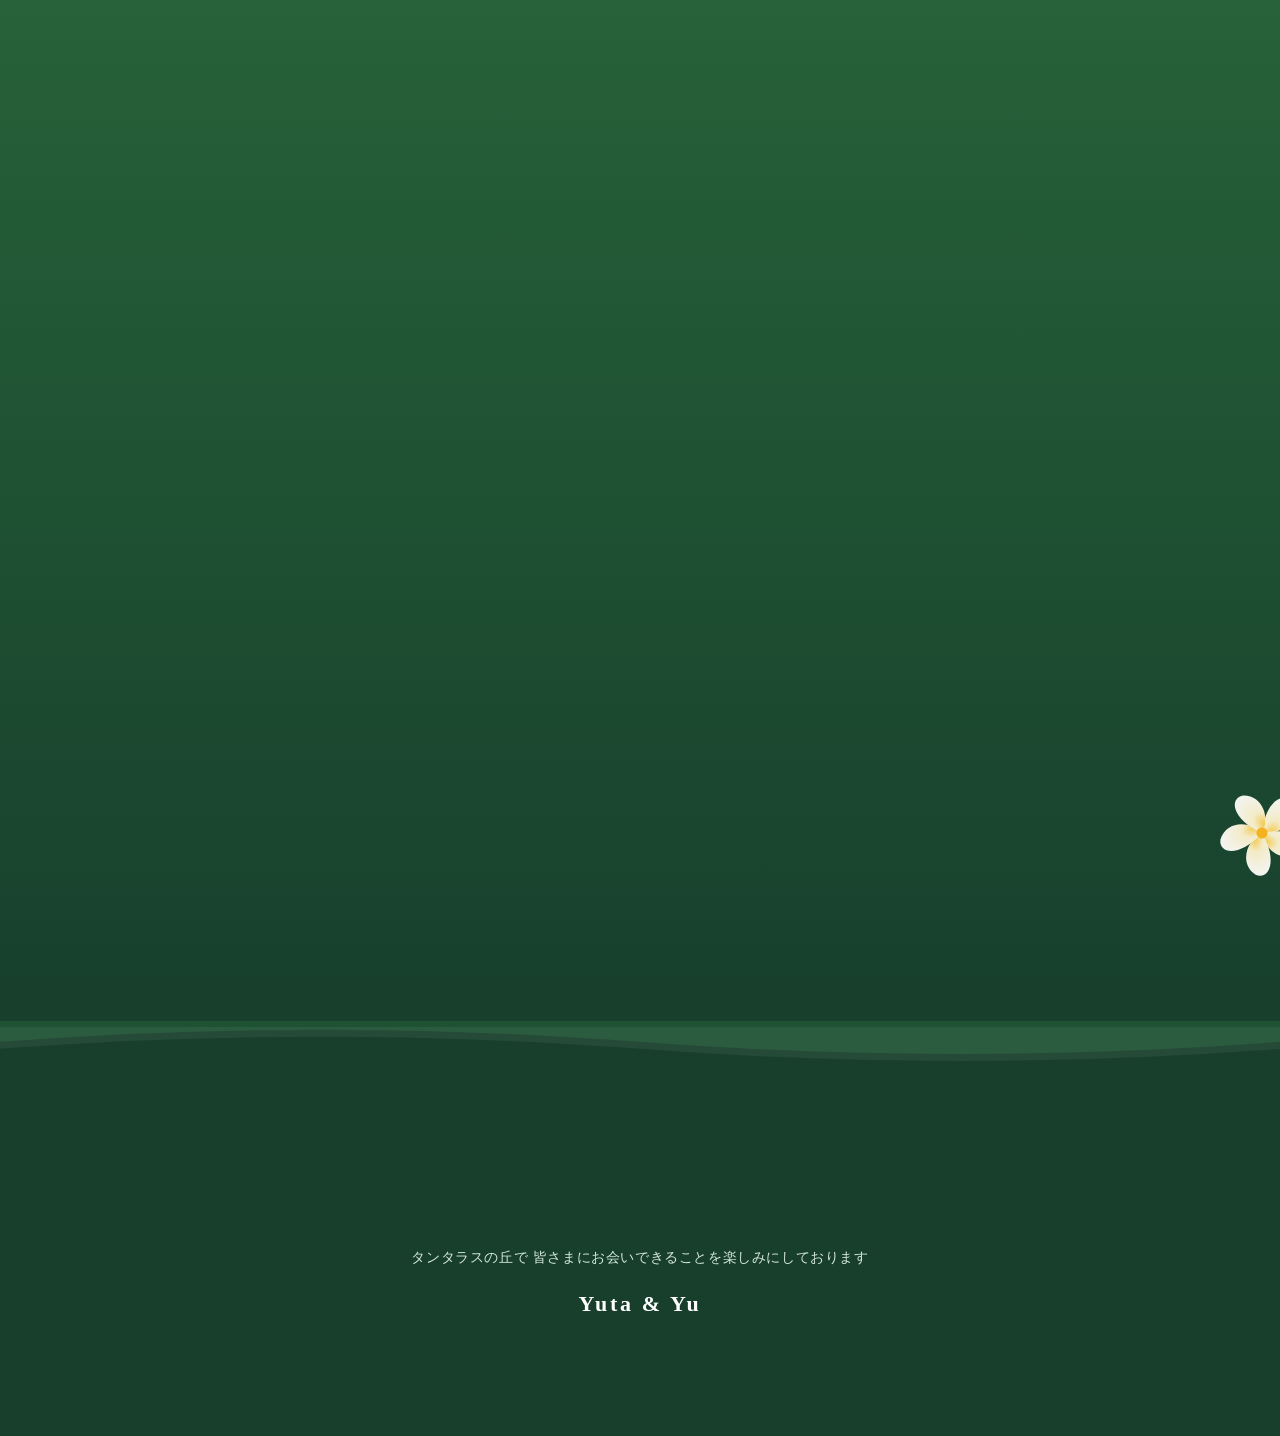
==== commit c28a8f20: "Restore original opening; use sunset photo on the hero screen Co-Authored-By: Claude Opus 5.5 <norep" ====
--- a/index.html
+++ b/index.html
@@ -11,7 +11,7 @@
 <link rel="preconnect" href="https://fonts.googleapis.com">
 <link rel="preconnect" href="https://fonts.gstatic.com" crossorigin>
 <link rel="stylesheet" href="https://fonts.googleapis.com/css2?family=Parisienne&family=Cormorant+Garamond:wght@500;600&family=Zen+Maru+Gothic:wght@400;500;700&display=swap">
-<link rel="stylesheet" href="css/style.css?v=11">
+<link rel="stylesheet" href="css/style.css?v=12">
 </head>
 <body class="is-locked">
 
@@ -307,7 +307,7 @@
 
 <a class="cta" id="rsvpCta" href="#rsvp" hidden>ご出欠を回答する</a>
 
-<script src="js/config.js?v=11"></script>
-<script src="js/app.js?v=11"></script>
+<script src="js/config.js?v=12"></script>
+<script src="js/app.js?v=12"></script>
 </body>
 </html>
--- a/css/style.css
+++ b/css/style.css
@@ -75,12 +75,10 @@
    ========================================================= */
 .opening { position: fixed; inset: 0; z-index: 100; display: grid; place-items: center; overflow: hidden; }
 .opening__bg {
-  position: absolute; inset: 0;
+  position: absolute; inset: -10%;
   background:
-    radial-gradient(70% 55% at 50% 50%, rgba(6,28,58,.42), rgba(6,28,58,.12) 75%),
-    linear-gradient(180deg, rgba(6,28,58,.15), rgba(6,28,58,0) 30%, rgba(6,28,58,.25) 100%),
-    url("../images/opening.jpg") center 85% / cover no-repeat,
-    #1f5f9e;
+    radial-gradient(60% 45% at 50% 38%, rgba(255,255,255,.55), transparent 70%),
+    linear-gradient(180deg, #1673c4 0%, #3b9ae4 45%, #9fd4f5 100%);
   animation: bgIn 2.4s var(--ease) both;
 }
 @keyframes bgIn { from { transform: scale(1.12); filter: saturate(.6) brightness(.85); } to { transform: none; filter: none; } }
@@ -123,11 +121,11 @@
 .hero__art, .hero__photo { position: absolute; inset: 0; }
 .scene { width: 100%; height: 100%; display: block; }
 .hero__photo { overflow: hidden; will-change: transform; }
-.hero__photo-img { position: absolute; inset: -4%; background-size: cover; background-position: 72% 40%; animation: kenburns 24s ease-in-out infinite alternate; }
+.hero__photo-img { position: absolute; inset: -4%; background-size: cover; background-position: center 80%; animation: kenburns 24s ease-in-out infinite alternate; }
 @keyframes kenburns { from { transform: scale(1.04) translate(0, 0); } to { transform: scale(1.14) translate(-2%, -1.5%); } }
-body.has-hero-photo .hero__veil { background: linear-gradient(180deg, rgba(8,40,70,.28) 0%, rgba(8,40,70,0) 30%, rgba(8,40,70,0) 45%, rgba(8,40,70,.55) 78%, rgba(8,40,70,.7) 100%); }
-/* 写真がある時は文字を下部に置き、お二人の顔に重ならないようにする */
-body.has-hero-photo .hero__text { top: auto; bottom: clamp(96px, 15vh, 150px); }
+body.has-hero-photo .hero__veil { background: radial-gradient(75% 50% at 50% 46%, rgba(6,28,58,.38), rgba(6,28,58,0) 75%), linear-gradient(180deg, rgba(6,28,58,.1) 0%, rgba(6,28,58,0) 30%, rgba(6,28,58,0) 70%, rgba(6,28,58,.3) 100%); }
+/* 夕景の写真では空の中央に文字を置く */
+body.has-hero-photo .hero__text { top: 50%; bottom: auto; transform: translateY(-58%); }
 body.has-hero-photo .hero__names { font-size: clamp(56px, 14vw, 128px); }
 .hero__veil { position: absolute; inset: 0; background: linear-gradient(180deg, rgba(10,60,110,.38) 0%, rgba(10,60,110,.08) 32%, rgba(10,60,110,0) 55%); pointer-events: none; }
 .hero__text { position: absolute; left: 0; right: 0; top: clamp(70px, 12vh, 130px); text-align: center; padding: 0 20px; }
@@ -493,4 +491,4 @@
   .js [data-reveal="head"] .head__script { clip-path: none !important; }
 }
 /* 縦長画面ではお二人の顔が中央に来るよう表示位置を調整 */
-@media (orientation: portrait) { .hero__photo-img { background-position: 56% 40%; } }
+@media (orientation: portrait) { .hero__photo-img { background-position: 50% 80%; } }
